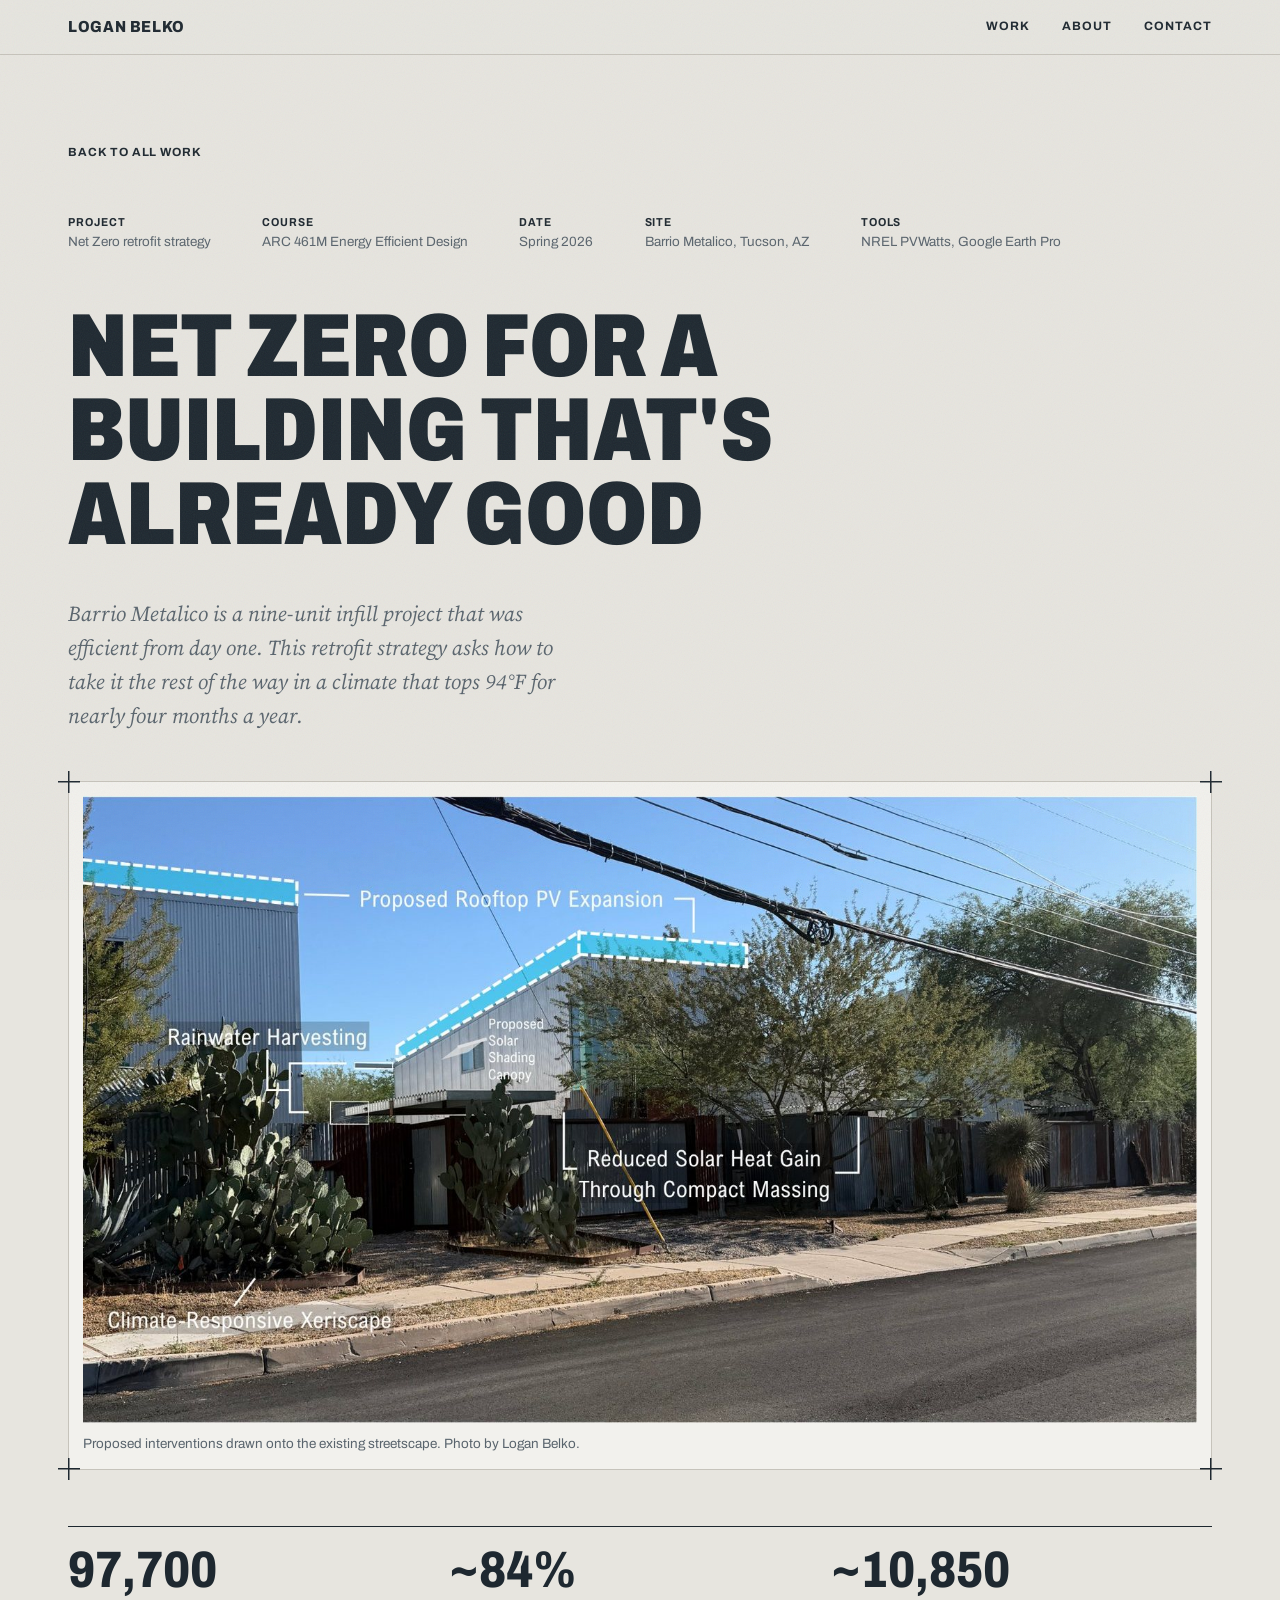
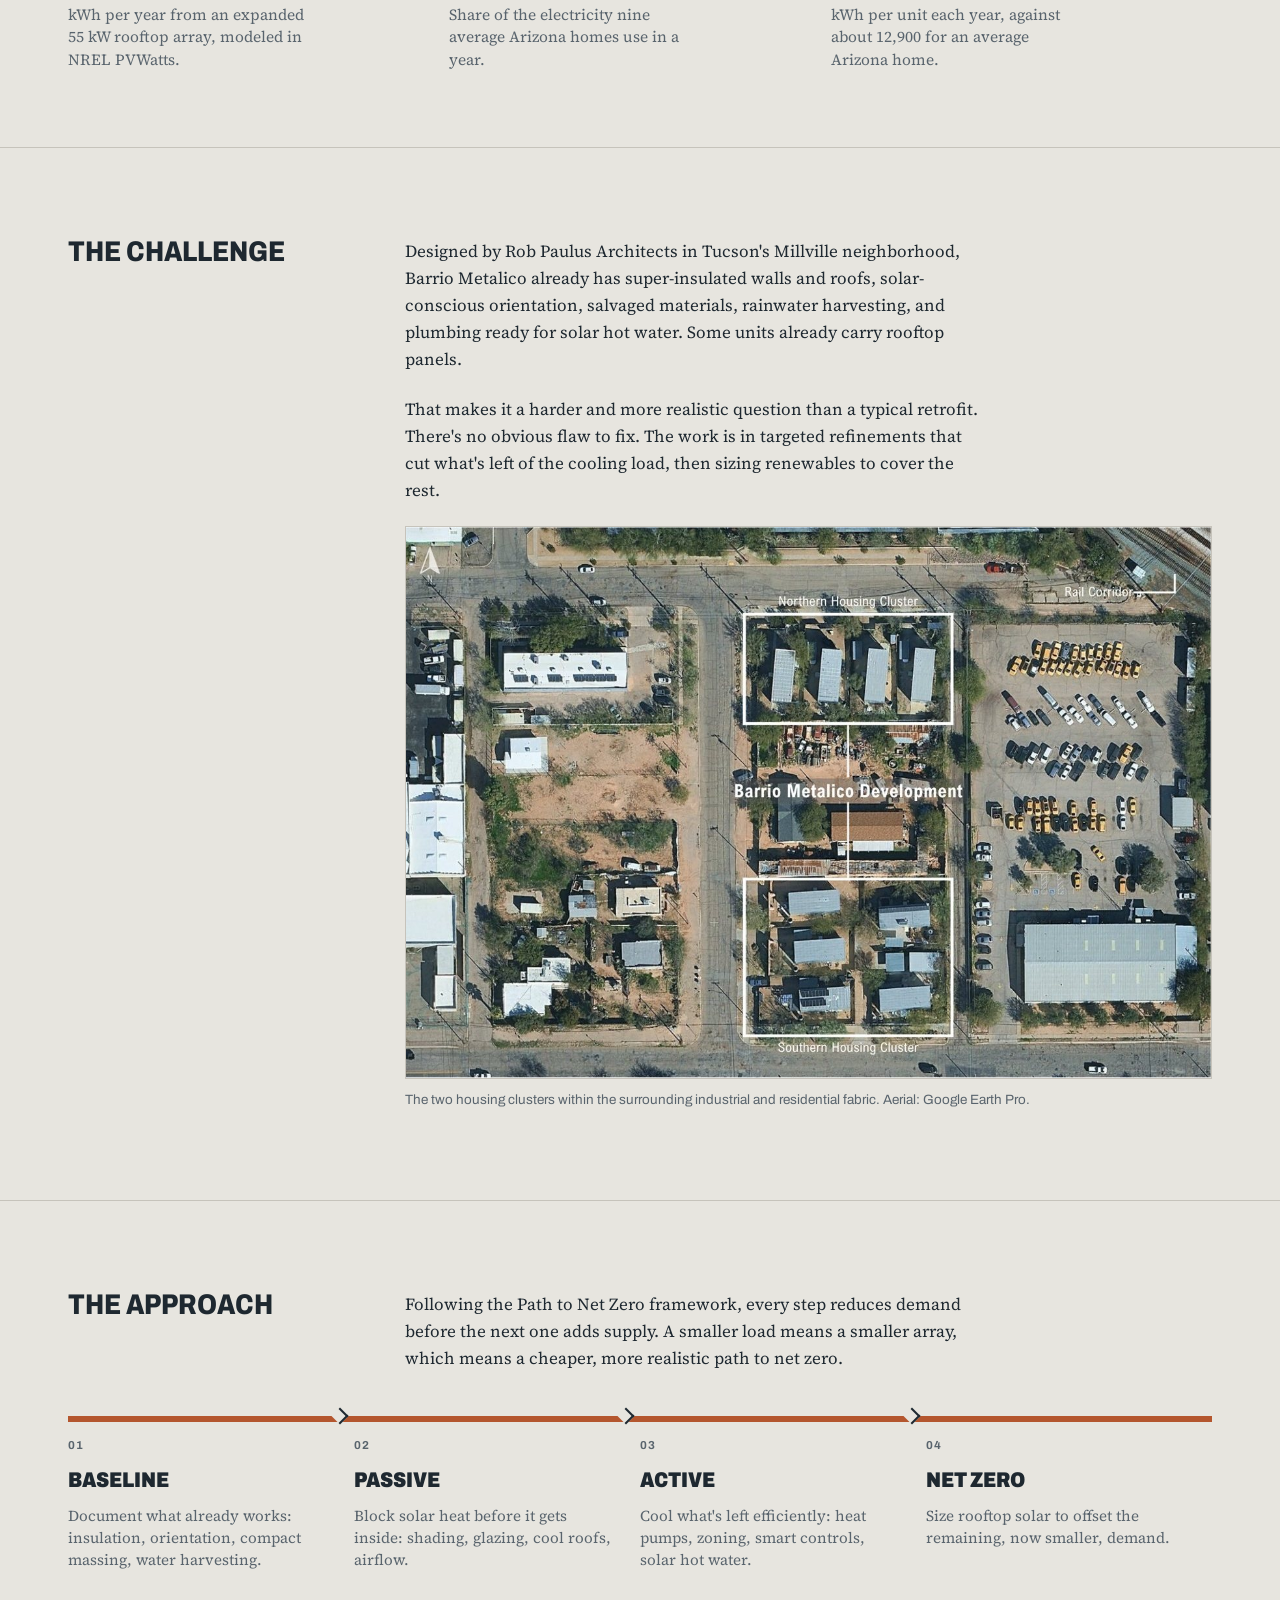
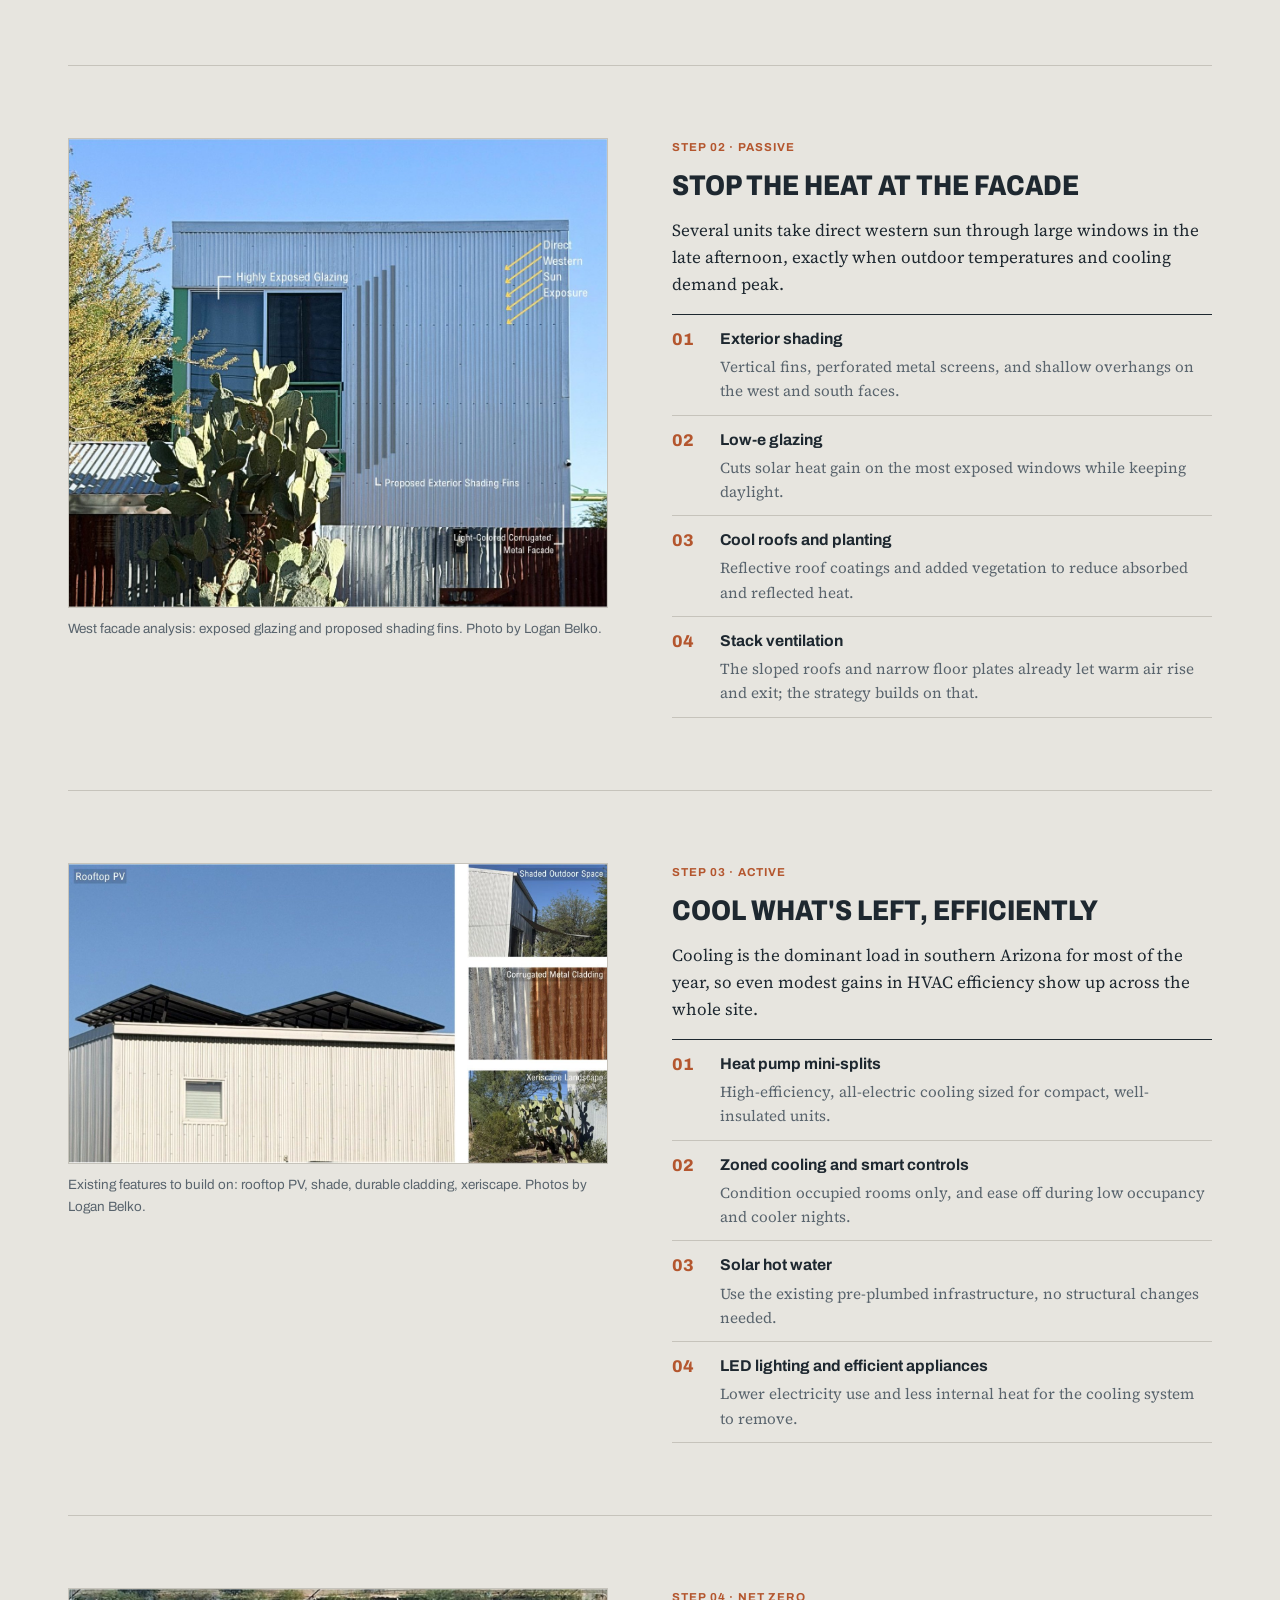
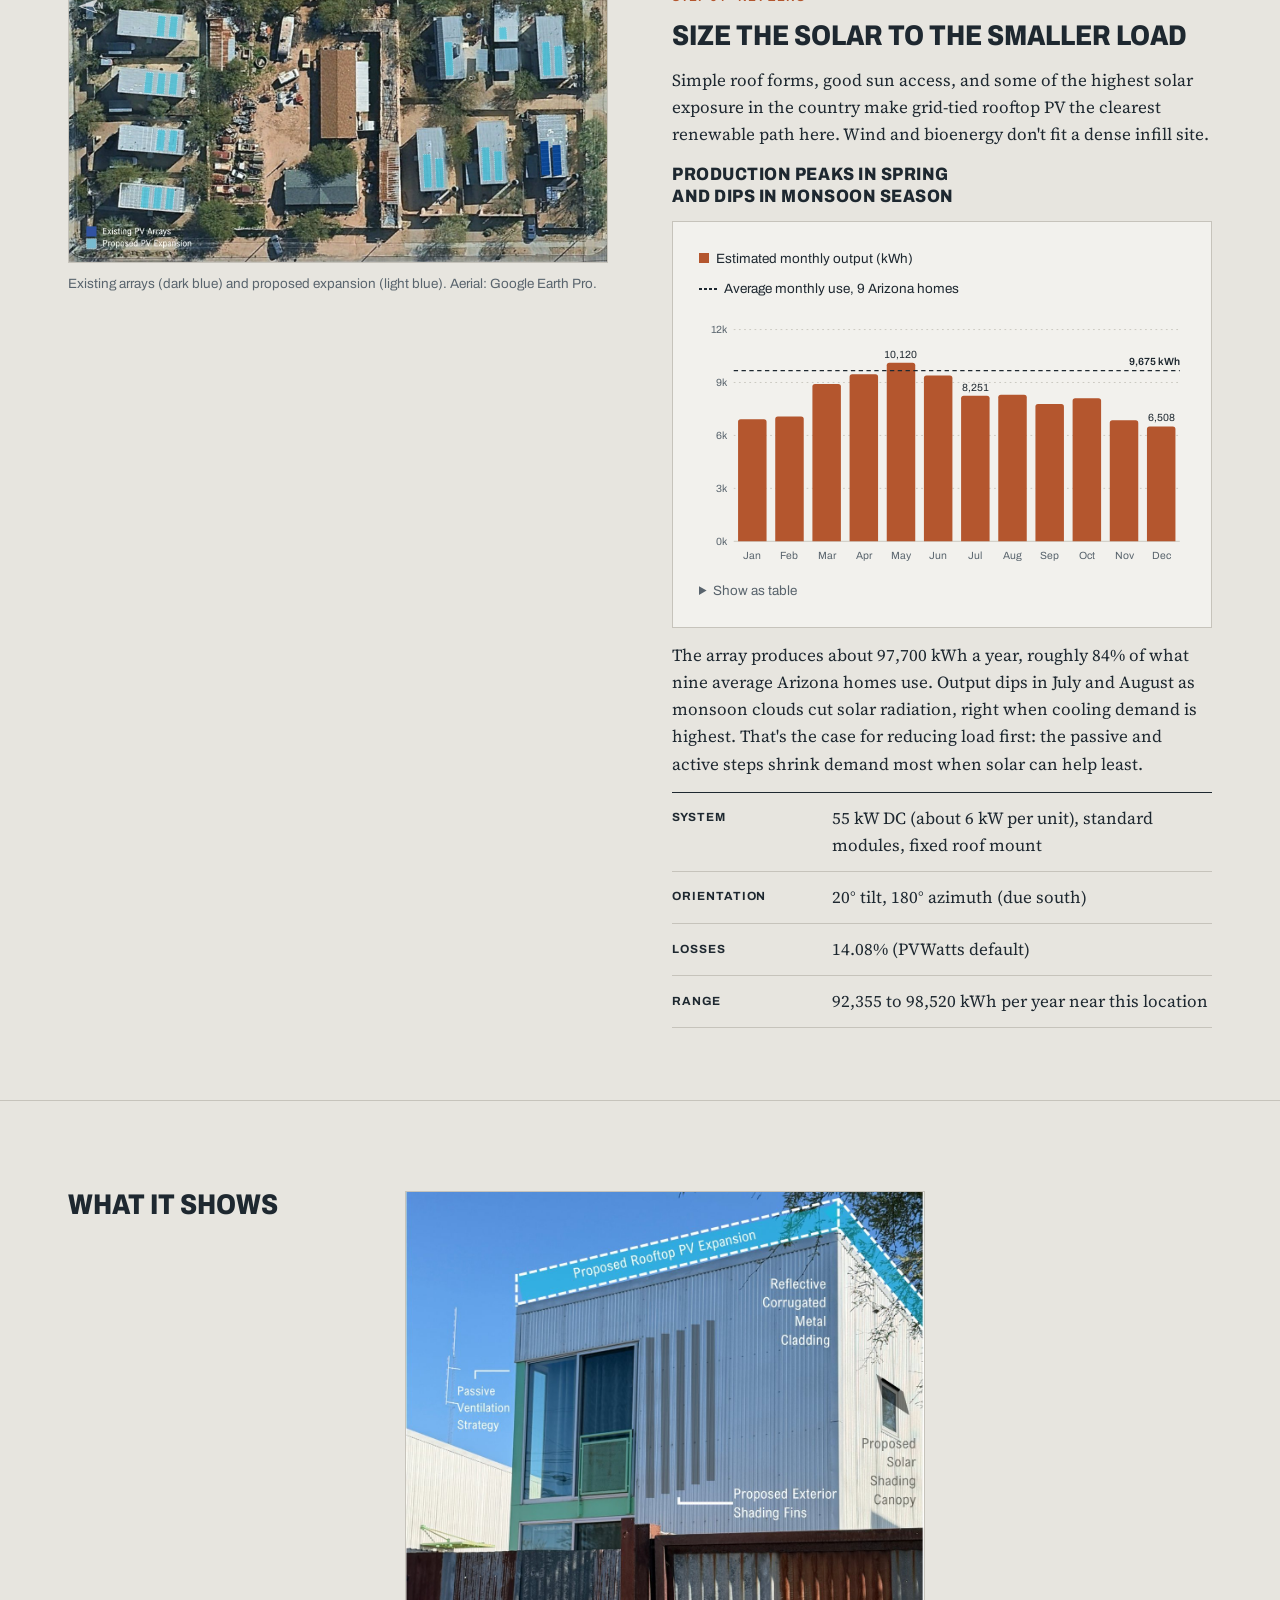
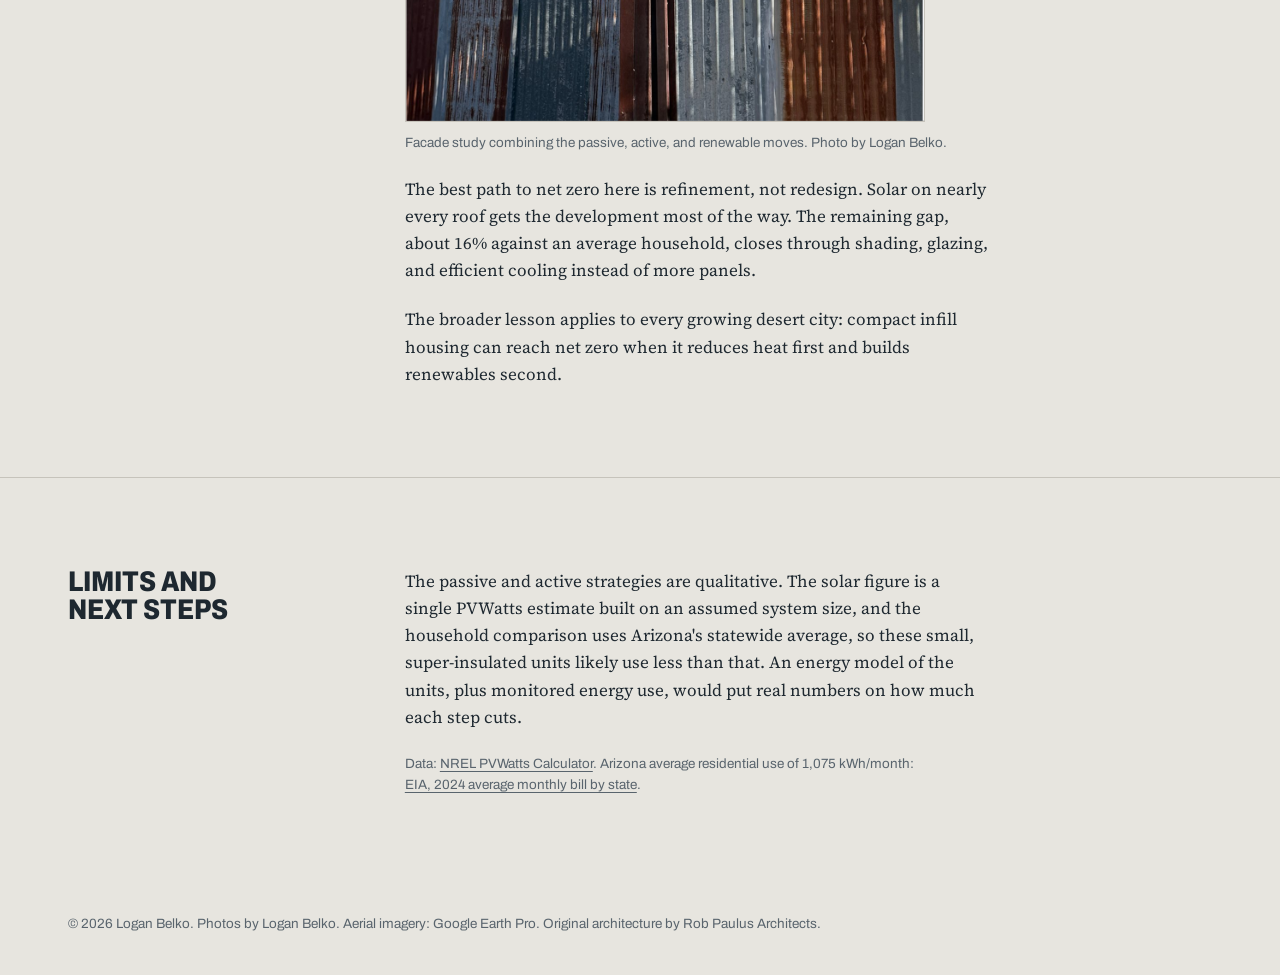
==== barrio.html @ 795f9777 "Add files via upload" ====
<!doctype html>
<html lang="en">
<head>
<meta charset="utf-8">
<meta name="viewport" content="width=device-width, initial-scale=1, viewport-fit=cover">
<title>Net Zero Retrofit: Barrio Metalico | Logan Belko</title>
<meta name="description" content="A load-reduction-first Net Zero retrofit strategy for Barrio Metalico, a nine-unit infill housing development in Tucson, by Logan Belko.">
<link rel="preconnect" href="https://fonts.googleapis.com">
<link rel="preconnect" href="https://fonts.gstatic.com" crossorigin>
<link rel="stylesheet" href="https://fonts.googleapis.com/css2?family=Archivo:wdth,wght@62..125,400..900&family=Source+Serif+4:ital,opsz,wght@0,8..60,400..600;1,8..60,400&display=swap">
<link rel="stylesheet" href="assets/site.css">
</head>
<body>

<nav class="nav" aria-label="Main">
  <div class="wrap">
    <a class="name" href="index.html">Logan Belko</a>
    <ul>
      <li><a href="work.html">Work</a></li>
      <li><a href="index.html#about">About</a></li>
      <li><a href="index.html#contact">Contact</a></li>
    </ul>
  </div>
</nav>

<main>
  <header class="wrap p-hero">
    <a class="back" href="work.html">Back to all work</a>
    <dl class="tblock">
      <div><dt>Project</dt><dd>Net Zero retrofit strategy</dd></div>
      <div><dt>Course</dt><dd>ARC 461M Energy Efficient Design</dd></div>
      <div><dt>Date</dt><dd>Spring 2026</dd></div>
      <div><dt>Site</dt><dd>Barrio Metalico, Tucson, AZ</dd></div>
      <div><dt>Tools</dt><dd>NREL PVWatts, Google Earth Pro</dd></div>
    </dl>
    <h1>Net zero for a building that's already good</h1>
    <p class="sub">Barrio Metalico is a nine-unit infill project that was efficient from day one. This retrofit strategy asks how to take it the rest of the way in a climate that tops 94°F for nearly four months a year.</p>
  </header>

  <div class="wrap">
    <figure class="poster sheet">
      <span class="reg tl"></span><span class="reg tr"></span><span class="reg bl"></span><span class="reg br"></span>
      <img src="assets/img/barrio-streetscape.jpg" width="1600" height="901" style="width:100%" alt="Annotated streetscape photo of Barrio Metalico marking proposed rooftop PV expansion, rainwater harvesting, a solar shading canopy, compact massing, and xeriscape landscaping.">
      <figcaption>Proposed interventions drawn onto the existing streetscape. Photo by Logan Belko.</figcaption>
    </figure>

    <div class="keyfigs" style="margin-top: clamp(32px, 5vw, 56px)">
      <div><b>97,700</b><span>kWh per year from an expanded 55 kW rooftop array, modeled in NREL PVWatts.</span></div>
      <div><b>~84%</b><span>Share of the electricity nine average Arizona homes use in a year.</span></div>
      <div><b>~10,850</b><span>kWh per unit each year, against about 12,900 for an average Arizona home.</span></div>
    </div>
  </div>

  <section class="p-section" aria-labelledby="ch-h" style="margin-top: clamp(40px, 6vw, 72px)">
    <div class="wrap split">
      <h2 id="ch-h">The challenge</h2>
      <div class="content">
        <p>Designed by Rob Paulus Architects in Tucson's Millville neighborhood, Barrio Metalico already has super-insulated walls and roofs, solar-conscious orientation, salvaged materials, rainwater harvesting, and plumbing ready for solar hot water. Some units already carry rooftop panels.</p>
        <p>That makes it a harder and more realistic question than a typical retrofit. There's no obvious flaw to fix. The work is in targeted refinements that cut what's left of the cooling load, then sizing renewables to cover the rest.</p>
        <figure class="fig">
          <img src="assets/img/barrio-site-aerial.jpg" width="1237" height="847" alt="Aerial view of the Barrio Metalico development's two housing clusters within the Millville neighborhood.">
          <figcaption>The two housing clusters within the surrounding industrial and residential fabric. Aerial: Google Earth Pro.</figcaption>
        </figure>
      </div>
    </div>
  </section>

  <section class="p-section" aria-labelledby="ap-h">
    <div class="wrap" style="display:grid; gap: clamp(28px, 4vw, 44px)">
      <div class="split" style="padding:0">
        <h2 id="ap-h">The approach</h2>
        <div class="content">
          <p>Following the Path to Net Zero framework, every step reduces demand before the next one adds supply. A smaller load means a smaller array, which means a cheaper, more realistic path to net zero.</p>
        </div>
      </div>
      <ol class="seq">
        <li class="on"><b>Baseline</b><span>Document what already works: insulation, orientation, compact massing, water harvesting.</span></li>
        <li class="on"><b>Passive</b><span>Block solar heat before it gets inside: shading, glazing, cool roofs, airflow.</span></li>
        <li class="on"><b>Active</b><span>Cool what's left efficiently: heat pumps, zoning, smart controls, solar hot water.</span></li>
        <li class="on"><b>Net zero</b><span>Size rooftop solar to offset the remaining, now smaller, demand.</span></li>
      </ol>
    </div>
  </section>

  <div class="wrap">
    <section class="layer lay-rust" aria-labelledby="ps-h">
      <div class="figs">
        <figure>
          <img src="assets/img/barrio-west-facade.jpg" width="1237" height="1077" alt="West facade of a Barrio Metalico unit with arrows showing direct afternoon sun on exposed glazing and proposed vertical shading fins.">
          <figcaption>West facade analysis: exposed glazing and proposed shading fins. Photo by Logan Belko.</figcaption>
        </figure>
      </div>
      <div class="n">
        <span class="idx">Step 02 · Passive</span>
        <h2 id="ps-h">Stop the heat at the facade</h2>
        <p>Several units take direct western sun through large windows in the late afternoon, exactly when outdoor temperatures and cooling demand peak.</p>
        <ol class="steps" style="--c: var(--rust)">
          <li><b>Exterior shading</b><span>Vertical fins, perforated metal screens, and shallow overhangs on the west and south faces.</span></li>
          <li><b>Low-e glazing</b><span>Cuts solar heat gain on the most exposed windows while keeping daylight.</span></li>
          <li><b>Cool roofs and planting</b><span>Reflective roof coatings and added vegetation to reduce absorbed and reflected heat.</span></li>
          <li><b>Stack ventilation</b><span>The sloped roofs and narrow floor plates already let warm air rise and exit; the strategy builds on that.</span></li>
        </ol>
      </div>
    </section>

    <section class="layer lay-rust" aria-labelledby="ac-h">
      <div class="figs">
        <figure>
          <img src="assets/img/barrio-features.jpg" width="1600" height="890" alt="Existing rooftop solar panels on a Barrio Metalico unit, with detail photos of a shaded outdoor space, corrugated metal cladding, and xeriscape landscaping.">
          <figcaption>Existing features to build on: rooftop PV, shade, durable cladding, xeriscape. Photos by Logan Belko.</figcaption>
        </figure>
      </div>
      <div class="n">
        <span class="idx">Step 03 · Active</span>
        <h2 id="ac-h">Cool what's left, efficiently</h2>
        <p>Cooling is the dominant load in southern Arizona for most of the year, so even modest gains in HVAC efficiency show up across the whole site.</p>
        <ol class="steps" style="--c: var(--rust)">
          <li><b>Heat pump mini-splits</b><span>High-efficiency, all-electric cooling sized for compact, well-insulated units.</span></li>
          <li><b>Zoned cooling and smart controls</b><span>Condition occupied rooms only, and ease off during low occupancy and cooler nights.</span></li>
          <li><b>Solar hot water</b><span>Use the existing pre-plumbed infrastructure, no structural changes needed.</span></li>
          <li><b>LED lighting and efficient appliances</b><span>Lower electricity use and less internal heat for the cooling system to remove.</span></li>
        </ol>
      </div>
    </section>

    <section class="layer lay-rust" aria-labelledby="nz-h">
      <div class="figs">
        <figure>
          <img src="assets/img/barrio-pv-aerial.jpg" width="1600" height="813" alt="Aerial of Barrio Metalico with existing PV arrays in dark blue and proposed PV expansion areas in light blue on nearly every roof.">
          <figcaption>Existing arrays (dark blue) and proposed expansion (light blue). Aerial: Google Earth Pro.</figcaption>
        </figure>
      </div>
      <div class="n">
        <span class="idx">Step 04 · Net zero</span>
        <h2 id="nz-h">Size the solar to the smaller load</h2>
        <p>Simple roof forms, good sun access, and some of the highest solar exposure in the country make grid-tied rooftop PV the clearest renewable path here. Wind and bioenergy don't fit a dense infill site.</p>
        <div class="finding">
          <h3>Production peaks in spring and dips in monsoon season</h3>
          <div class="chart-card">
            <div class="legend" aria-hidden="true">
              <span><i style="background: var(--rust); border-radius: 0"></i>Estimated monthly output (kWh)</span>
              <span><i style="background: transparent; border: 1.5px dashed var(--ink); border-radius: 0; height: 0; width: 18px; vertical-align: middle"></i>Average monthly use, 9 Arizona homes</span>
            </div>
            <div class="chart-wrap" id="pvchart" role="img" aria-label="Bar chart of estimated monthly PV output from 6,508 kWh in December to a peak of 10,120 kWh in May, against an average monthly use of 9,675 kWh for nine Arizona homes."></div>
            <details>
              <summary>Show as table</summary>
              <div class="tbl-wrap">
                <table class="data"><thead><tr><th>Month</th><th class="num">Solar radiation (kWh/m²/day)</th><th class="num">AC output (kWh)</th></tr></thead><tbody id="pvtable"></tbody></table>
              </div>
            </details>
          </div>
          <p>The array produces about 97,700 kWh a year, roughly 84% of what nine average Arizona homes use. Output dips in July and August as monsoon clouds cut solar radiation, right when cooling demand is highest. That's the case for reducing load first: the passive and active steps shrink demand most when solar can help least.</p>
          <dl class="spec">
            <div><dt>System</dt><dd>55 kW DC (about 6 kW per unit), standard modules, fixed roof mount</dd></div>
            <div><dt>Orientation</dt><dd>20° tilt, 180° azimuth (due south)</dd></div>
            <div><dt>Losses</dt><dd>14.08% (PVWatts default)</dd></div>
            <div><dt>Range</dt><dd>92,355 to 98,520 kWh per year near this location</dd></div>
          </dl>
        </div>
      </div>
    </section>
  </div>

  <section class="p-section" aria-labelledby="out-h">
    <div class="wrap split">
      <h2 id="out-h">What it shows</h2>
      <div class="content">
        <figure class="fig">
          <img src="assets/img/barrio-facade-study.jpg" width="1210" height="1237" style="width: min(100%, 520px)" alt="Annotated facade study marking proposed rooftop PV expansion, reflective corrugated metal cladding, a passive ventilation strategy, a solar shading canopy, and exterior shading fins.">
          <figcaption>Facade study combining the passive, active, and renewable moves. Photo by Logan Belko.</figcaption>
        </figure>
        <p>The best path to net zero here is refinement, not redesign. Solar on nearly every roof gets the development most of the way. The remaining gap, about 16% against an average household, closes through shading, glazing, and efficient cooling instead of more panels.</p>
        <p>The broader lesson applies to every growing desert city: compact infill housing can reach net zero when it reduces heat first and builds renewables second.</p>
      </div>
    </div>
  </section>

  <section class="p-section" aria-labelledby="lim-h">
    <div class="wrap split">
      <h2 id="lim-h">Limits and next steps</h2>
      <div class="content">
        <p>The passive and active strategies are qualitative. The solar figure is a single PVWatts estimate built on an assumed system size, and the household comparison uses Arizona's statewide average, so these small, super-insulated units likely use less than that. An energy model of the units, plus monitored energy use, would put real numbers on how much each step cuts.</p>
        <p class="src">Data: <a href="https://pvwatts.nrel.gov/" target="_blank" rel="noopener">NREL PVWatts Calculator</a>. Arizona average residential use of 1,075 kWh/month: <a href="https://www.eia.gov/electricity/sales_revenue_price/pdf/table_5A.pdf" target="_blank" rel="noopener">EIA, 2024 average monthly bill by state</a>.</p>
      </div>
    </div>
  </section>
</main>

<footer><div class="wrap">© 2026 Logan Belko. Photos by Logan Belko. Aerial imagery: Google Earth Pro. Original architecture by Rob Paulus Architects.</div></footer>

<script>
(function () {
  var m = [['Jan',5.15,6919],['Feb',5.88,7077],['Mar',6.90,8916],['Apr',7.69,9462],['May',8.09,10120],['Jun',8.00,9392],['Jul',6.83,8251],['Aug',6.91,8309],['Sep',6.56,7776],['Oct',6.38,8110],['Nov',5.34,6858],['Dec',4.78,6508]];
  var ref = 9675; // 1,075 kWh/month x 9 homes
  var W = 560, H = 300, L = 40, R = 6, T = 26, B = 30, max = 12000;
  var bw = (W - L - R) / m.length;
  var y = function (v) { return T + (1 - v / max) * (H - T - B); };
  var s = '<svg viewBox="0 0 ' + W + ' ' + H + '" xmlns="http://www.w3.org/2000/svg">';
  for (var t = 0; t <= max; t += 3000) {
    s += '<line class="axis" x1="' + L + '" x2="' + (W - R) + '" y1="' + y(t) + '" y2="' + y(t) + '" stroke-dasharray="' + (t ? '2 4' : '0') + '"/>';
    s += '<text class="tick" x="' + (L - 8) + '" y="' + (y(t) + 4) + '" text-anchor="end">' + (t / 1000) + 'k</text>';
  }
  m.forEach(function (r, i) {
    var x = L + i * bw + 5, w = bw - 10, top = y(r[2]);
    s += '<g><title>' + r[0] + ': ' + r[2].toLocaleString() + ' kWh</title>';
    s += '<path class="bar" d="M' + x + ',' + y(0) + ' V' + (top + 3) + ' Q' + x + ',' + top + ' ' + (x + 3) + ',' + top + ' H' + (x + w - 3) + ' Q' + (x + w) + ',' + top + ' ' + (x + w) + ',' + (top + 3) + ' V' + y(0) + ' Z"/></g>';
    s += '<text class="tick" x="' + (x + w / 2) + '" y="' + (H - 10) + '" text-anchor="middle">' + r[0] + '</text>';
    if (r[0] === 'May' || r[0] === 'Dec' || r[0] === 'Jul') s += '<text class="val" x="' + (x + w / 2) + '" y="' + (top - 6) + '" text-anchor="middle">' + r[2].toLocaleString() + '</text>';
  });
  s += '<line class="ref" x1="' + L + '" x2="' + (W - R) + '" y1="' + y(ref) + '" y2="' + y(ref) + '"/>';
  s += '<text class="reflab" x="' + (W - R) + '" y="' + (y(ref) - 6) + '" text-anchor="end">9,675 kWh</text>';
  s += '</svg>';
  document.getElementById('pvchart').innerHTML = s;
  document.getElementById('pvtable').innerHTML = m.map(function (r) {
    return '<tr><td>' + r[0] + '</td><td class="num">' + r[1].toFixed(2) + '</td><td class="num">' + r[2].toLocaleString() + '</td></tr>';
  }).join('') + '<tr><td><b>Annual</b></td><td class="num">6.54</td><td class="num"><b>97,698</b></td></tr>';
})();
</script>
</body>
</html>
---- assets/site.css ----
/* Layout concept: the site reads like a set of plan sheets. Each page has a
   title block (small labels over values), registration marks at the corners,
   generous negative space, and hatched "plots" that organize work like a site map. */
:root {
  --paper: #E7E5DF;      /* concrete */
  --surface: #F2F1ED;    /* lighter sheet */
  --ink: #1E2830;        /* slate ink */
  --muted: #59646D;
  --line: #C6C3BB;
  --rust: #B4562E;       /* oxidized corrugated metal */
  --sage: #687A56;       /* creosote / desert sage */
  --sky: #1F6CA6;        /* Tucson sky */
  --grain-opacity: .07;

  --display: "Archivo", "Helvetica Neue", Arial, sans-serif;
  --body: "Source Serif 4", Georgia, "Times New Roman", serif;

  --step--1: .84rem;
  --step-0: 1.06rem;
  --step-1: 1.33rem;
  --step-2: 1.78rem;
  --step-3: clamp(2rem, 4.4vw, 3.2rem);
  --step-4: clamp(2.6rem, 7vw, 5.6rem);

  --gutter: clamp(16px, 4vw, 48px);
  --max: 1240px;
  color-scheme: light;
}
@media (prefers-color-scheme: dark) {
  :root:not([data-theme="light"]) {
    --paper: #1C232A; --surface: #232C34; --ink: #E6E3DC; --muted: #A3ACB4;
    --line: #38434D; --rust: #D0703F; --sage: #9DB088; --sky: #5A9AD0;
    --grain-opacity: .05; color-scheme: dark;
  }
}
:root[data-theme="dark"] {
  --paper: #1C232A; --surface: #232C34; --ink: #E6E3DC; --muted: #A3ACB4;
  --line: #38434D; --rust: #D0703F; --sage: #9DB088; --sky: #5A9AD0;
  --grain-opacity: .05; color-scheme: dark;
}

*, *::before, *::after { box-sizing: border-box; }
html { scroll-behavior: smooth; }
@media (prefers-reduced-motion: reduce) { html { scroll-behavior: auto; } }
body {
  margin: 0;
  background: var(--paper);
  color: var(--ink);
  font-family: var(--body);
  font-size: var(--step-0);
  line-height: 1.6;
  -webkit-font-smoothing: antialiased;
}
/* paper grain */
body::before {
  content: ""; position: fixed; inset: 0; pointer-events: none; z-index: 50;
  opacity: var(--grain-opacity);
  background-image: url("data:image/svg+xml;utf8,<svg xmlns='http://www.w3.org/2000/svg' width='180' height='180'><filter id='n'><feTurbulence type='fractalNoise' baseFrequency='.9' numOctaves='2' stitchTiles='stitch'/></filter><rect width='100%' height='100%' filter='url(%23n)'/></svg>");
}
img { max-width: 100%; display: block; height: auto; }
a { color: inherit; text-decoration-thickness: 1px; text-underline-offset: .2em; }
a:hover { color: var(--rust); }
:focus-visible { outline: 2px solid var(--sky); outline-offset: 3px; }
.vh { position: absolute !important; width: 1px; height: 1px; overflow: hidden; clip: rect(0 0 0 0); white-space: nowrap; }

.wrap { max-width: var(--max); margin-inline: auto; padding-inline: var(--gutter); }
section { padding-block: clamp(56px, 9vw, 120px); }

/* ---------- type ---------- */
h1, h2, h3 { font-family: var(--display); line-height: 1; margin: 0; text-wrap: balance; text-transform: uppercase; letter-spacing: 0; }
h2 { font-size: var(--step-3); font-weight: 800; font-stretch: 85%; }
h3 { font-size: 1.12rem; font-weight: 800; font-stretch: 88%; line-height: 1.2; letter-spacing: .03em; }
p { margin: 0; max-width: 65ch; }
.lede { font-size: var(--step-1); line-height: 1.5; max-width: 34ch; }
.small { font-size: var(--step--1); color: var(--muted); }

/* title block: small label over value, like a drawing sheet */
.tblock { display: flex; flex-wrap: wrap; gap: 14px clamp(20px, 4vw, 56px); font-family: var(--display); font-size: var(--step--1); line-height: 1.35; }
.tblock div { min-width: 0; }
.tblock dt, .tblock .k { font-weight: 700; font-stretch: 90%; text-transform: uppercase; letter-spacing: .08em; font-size: .72rem; margin-bottom: 2px; }
.tblock dd, .tblock .v { margin: 0; color: var(--muted); }

/* registration marks */
.sheet { position: relative; }
.reg { position: absolute; width: 22px; height: 22px; pointer-events: none;
  background:
    linear-gradient(var(--ink), var(--ink)) center / 100% 1.5px no-repeat,
    linear-gradient(var(--ink), var(--ink)) center / 1.5px 100% no-repeat; }
.reg.tl { top: -11px; left: -11px; } .reg.tr { top: -11px; right: -11px; }
.reg.bl { bottom: -11px; left: -11px; } .reg.br { bottom: -11px; right: -11px; }

/* ---------- nav ---------- */
.nav { position: sticky; top: env(safe-area-inset-top, 0px); z-index: 20; background: color-mix(in srgb, var(--paper) 92%, transparent); backdrop-filter: blur(6px); border-bottom: 1px solid var(--line); }
.nav .wrap { display: flex; align-items: center; justify-content: space-between; gap: 16px; padding-block: 14px; font-family: var(--display); }
.nav .name { font-weight: 800; font-stretch: 88%; text-decoration: none; font-size: 1rem; text-transform: uppercase; letter-spacing: .04em; }
.nav ul { display: flex; gap: clamp(14px, 3vw, 32px); list-style: none; margin: 0; padding: 0; font-size: .76rem; font-weight: 700; text-transform: uppercase; letter-spacing: .08em; }
.nav ul a { text-decoration: none; }

/* ---------- buttons ---------- */
.actions { display: flex; flex-wrap: wrap; gap: 12px; }
.btn { display: inline-block; font-family: var(--display); font-weight: 700; font-stretch: 92%; font-size: .8rem; text-transform: uppercase; letter-spacing: .08em; padding: 12px 20px; text-decoration: none; border: 1.5px solid var(--ink); background: var(--ink); color: var(--paper); }
.btn:hover { background: var(--rust); border-color: var(--rust); color: var(--paper); }
.btn.ghost { background: transparent; color: var(--ink); }
.btn.ghost:hover { border-color: var(--rust); color: var(--rust); background: transparent; }

/* ---------- hero (home) ---------- */
.hero { padding-block: clamp(32px, 6vw, 72px) clamp(40px, 6vw, 80px); }
.hero .tblock { margin-bottom: clamp(16px, 3vw, 28px); }
.stage { margin: 0; position: relative; width: 100%; }
.hero-svg { display: block; width: 100%; height: auto; }
.hero-svg .paper { fill: var(--paper); }
.hero-svg text { font-family: var(--display); font-weight: 900; font-stretch: 100%; }
.stage .reg { z-index: 2; }
.stage figcaption { position: absolute; right: 12px; bottom: 10px; font-family: var(--display); font-size: .74rem; color: #fff; text-shadow: 0 1px 3px rgba(0,0,0,.6); }
.hero-foot { display: grid; grid-template-columns: minmax(0, 1.3fr) minmax(0, 1fr); gap: 28px clamp(24px, 5vw, 72px); align-items: end; margin-top: clamp(28px, 4vw, 48px); }
@media (max-width: 760px) { .hero-foot { grid-template-columns: 1fr; } }

/* ---------- featured ---------- */
.featured .grid { display: grid; grid-template-columns: minmax(0, 1.45fr) minmax(0, 1fr); gap: clamp(28px, 5vw, 64px); align-items: start; }
.featured figure { margin: 0; border: 1px solid var(--line); background: var(--surface); padding: 10px; }
.featured .copy { display: grid; gap: 22px; }
.stats { display: grid; gap: 0; border-top: 1.5px solid var(--ink); }
.stat { display: grid; grid-template-columns: 8.6rem minmax(0, 1fr); gap: 16px; align-items: baseline; padding-block: 12px; border-bottom: 1px solid var(--line); }
.stat b { font-family: var(--display); font-size: var(--step-2); font-weight: 800; font-stretch: 85%; font-variant-numeric: tabular-nums; line-height: 1; white-space: nowrap; }
.stat span { font-size: .95rem; color: var(--muted); line-height: 1.4; }
@media (max-width: 860px) { .featured .grid { grid-template-columns: 1fr; } }

/* ---------- work areas as hatched plots ---------- */
.areas .head { display: grid; gap: 14px; margin-bottom: clamp(36px, 5vw, 56px); }
.plots { display: grid; grid-template-columns: repeat(12, minmax(0, 1fr)); gap: 28px 22px; }
.plot { --c: var(--rust); position: relative; padding: 42px 9px 9px;
  background: repeating-linear-gradient(135deg, color-mix(in srgb, var(--c) 55%, transparent) 0 1.5px, transparent 1.5px 9px); }
.plot.sust { --c: var(--rust); grid-column: 1 / 8; grid-row: 1 / 3; }
.plot.env  { --c: var(--sage); grid-column: 8 / 13; grid-row: 1; }
.plot.gis  { --c: var(--sky);  grid-column: 8 / 13; grid-row: 2; }
/* the notch: a section of linework removed, holding the area name */
.plot .tag { position: absolute; top: 0; left: 22px; height: 42px; display: flex; align-items: center; padding-inline: 12px;
  background: var(--paper); color: var(--c); font-family: var(--display); font-weight: 800; font-stretch: 85%;
  font-size: .95rem; letter-spacing: .14em; text-transform: uppercase; }
.plot .body { background: var(--paper); display: grid; grid-template-rows: auto 1fr; min-width: 0; height: 100%; }
.plot .body img { width: 100%; object-fit: cover; aspect-ratio: 16 / 9; }
.plot.sust .body { grid-template-rows: minmax(0, 1fr) auto; }
.plot.sust .body img { aspect-ratio: auto; height: 100%; min-height: 300px; }
.plot .text { padding: 22px 22px 24px; display: grid; gap: 14px; align-content: start; }
.plot .desc { color: var(--muted); font-size: .98rem; }
.plot ul { list-style: none; margin: 0; padding: 0; display: grid; border-top: 1px solid var(--line); }
.plot li { display: flex; flex-wrap: wrap; justify-content: space-between; gap: 4px 16px; padding-block: 11px; border-bottom: 1px solid var(--line); font-family: var(--display); font-size: .95rem; font-weight: 600; }
.plot li .status { font-weight: 600; color: var(--muted); font-size: .7rem; text-transform: uppercase; letter-spacing: .08em; align-self: center; }
.plot li a { color: var(--c); }
@media (max-width: 860px) {
  .plot.sust, .plot.env, .plot.gis { grid-column: 1 / -1; grid-row: auto; }
  .plot.sust .body img { aspect-ratio: 4 / 3; height: auto; min-height: 0; }
}

/* ---------- about: staircase composition ----------
   A tall photo runs off the left edge of the page; the text sits small and low
   in a wide field of empty space, like the lone figure on the stairs. */
.about { padding-block: clamp(64px, 10vw, 140px); overflow: hidden; }
.about .grid { display: grid; grid-template-columns: minmax(0, 34vw) minmax(0, 1fr); min-height: clamp(560px, 88vh, 880px); }
.about figure { margin: 0; height: 100%; position: relative; }
.about img { width: 100%; height: 100%; object-fit: cover; object-position: center 40%; }
.about .copy { align-self: end; justify-self: end; display: grid; gap: 18px; box-sizing: content-box; max-width: 44ch;
  padding-inline: clamp(32px, 6vw, 96px) max(var(--gutter), calc((100vw - var(--max)) / 2 + var(--gutter))); padding-bottom: 6px; }
.about .copy h2 { font-size: var(--step-2); }
.about .copy p { font-size: .98rem; }
.about .mark { position: absolute; top: 0; right: max(var(--gutter), calc((100vw - var(--max)) / 2 + var(--gutter))); font-family: var(--display); font-size: .72rem; font-weight: 700; letter-spacing: .08em; text-transform: uppercase; color: var(--muted); }
@media (max-width: 760px) {
  .about .grid { grid-template-columns: 1fr; min-height: 0; gap: 32px; }
  .about figure { height: auto; margin-right: 30%; }
  .about img { aspect-ratio: 3 / 4; height: auto; }
  .about .copy { justify-self: stretch; padding-inline: var(--gutter); box-sizing: border-box; max-width: none; }
  .about .mark { display: none; }
}

/* ---------- contact ---------- */
.contact { border-top: 1.5px solid var(--ink); }
.contact .grid { display: grid; grid-template-columns: minmax(0, 1fr) minmax(0, 1fr); gap: 32px clamp(24px, 6vw, 96px); }
.contact dl { margin: 0; display: grid; gap: 0; border-top: 1px solid var(--line); font-family: var(--display); }
.contact dl div { display: grid; grid-template-columns: 7rem minmax(0, 1fr); gap: 12px; padding-block: 14px; border-bottom: 1px solid var(--line); align-items: baseline; }
.contact dt { font-weight: 700; font-size: .72rem; text-transform: uppercase; letter-spacing: .08em; }
.contact dd { margin: 0; overflow-wrap: anywhere; display: flex; flex-wrap: wrap; gap: 8px 14px; align-items: baseline; }
.copy-btn { font: inherit; font-size: var(--step--1); background: none; border: 1px solid var(--line); color: var(--muted); padding: 2px 10px; cursor: pointer; }
.copy-btn:hover { border-color: var(--ink); color: var(--ink); }
@media (max-width: 760px) { .contact .grid { grid-template-columns: 1fr; } }
footer { padding-block: 28px 40px; font-family: var(--display); font-size: var(--step--1); color: var(--muted); }

/* ---------- project page ---------- */
.p-hero { padding-block: clamp(40px, 7vw, 88px) clamp(28px, 4vw, 48px); display: grid; gap: clamp(24px, 4vw, 40px); }
.p-hero h1 { font-size: var(--step-4); font-weight: 900; font-stretch: 80%; line-height: .94; max-width: 16ch; }
.p-hero .sub { font-size: var(--step-1); font-style: italic; color: var(--muted); max-width: 46ch; }
.back { font-family: var(--display); font-size: .74rem; font-weight: 700; text-decoration: none; text-transform: uppercase; letter-spacing: .08em; }
.poster { margin: 0; border: 1px solid var(--line); background: var(--surface); padding: clamp(6px, 1.2vw, 14px); }
.poster figcaption, .fig figcaption { font-family: var(--display); font-size: var(--step--1); color: var(--muted); margin-top: 10px; }
.keyfigs { display: grid; grid-template-columns: repeat(3, minmax(0, 1fr)); border-top: 1.5px solid var(--ink); }
.keyfigs div { padding: 18px 20px 4px 0; display: grid; gap: 8px; align-content: start; }
.keyfigs b { font-family: var(--display); font-size: var(--step-3); font-weight: 800; font-stretch: 82%; line-height: 1; font-variant-numeric: tabular-nums; }
.keyfigs span { color: var(--muted); font-size: .97rem; line-height: 1.45; max-width: 30ch; }
@media (max-width: 700px) { .keyfigs { grid-template-columns: 1fr; } .keyfigs div { border-bottom: 1px solid var(--line); padding-bottom: 16px; } }

.split { display: grid; grid-template-columns: minmax(0, 260px) minmax(0, 1fr); gap: 20px clamp(28px, 6vw, 88px); align-items: start; }
.split > h2 { font-size: var(--step-2); position: sticky; top: 80px; }
.split .content { display: grid; gap: 22px; min-width: 0; }
@media (max-width: 820px) { .split { grid-template-columns: 1fr; } .split > h2 { position: static; } }
.p-section { padding-block: clamp(44px, 7vw, 96px); border-top: 1px solid var(--line); }

.spec { margin: 0; display: grid; border-top: 1.5px solid var(--ink); }
.spec div { display: grid; grid-template-columns: 9rem minmax(0, 1fr); gap: 16px; padding-block: 12px; border-bottom: 1px solid var(--line); }
.spec dt { font-family: var(--display); font-weight: 700; font-size: .74rem; text-transform: uppercase; letter-spacing: .08em; padding-top: .3em; }
.spec dd { margin: 0; }
@media (max-width: 520px) { .spec div { grid-template-columns: 1fr; gap: 2px; } }

.finding { display: grid; gap: 14px; min-width: 0; }
.finding > *, .split .content > * { min-width: 0; }
.finding + .finding { margin-top: clamp(28px, 4vw, 44px); }
.chart-card { background: var(--surface); border: 1px solid var(--line); padding: clamp(14px, 2.5vw, 26px); }
.legend { display: flex; flex-wrap: wrap; gap: 8px 22px; font-family: var(--display); font-size: var(--step--1); margin-bottom: 8px; }
.legend i { display: inline-block; width: 10px; height: 10px; border-radius: 50%; margin-right: 7px; vertical-align: 0; }
.chart-wrap { overflow-x: auto; }
.chart-wrap svg { display: block; width: 100%; min-width: 520px; height: auto; font-family: var(--display); }
.chart-wrap svg .axis { stroke: var(--line); }
.chart-wrap svg .tick { fill: var(--muted); font-size: 12px; }
.chart-wrap svg .rowlab { fill: var(--ink); font-size: 13px; font-weight: 600; }
.chart-wrap svg .val { fill: var(--ink); font-size: 12px; font-variant-numeric: tabular-nums; }
.chart-wrap svg .link { stroke: var(--line); stroke-width: 3; stroke-linecap: round; }
.chart-wrap svg .d-use { fill: var(--sky); stroke: var(--surface); stroke-width: 2; }
.chart-wrap svg .d-no { fill: var(--rust); stroke: var(--surface); stroke-width: 2; }
.chart-wrap svg .hit:hover + g circle, .chart-wrap svg g.row:hover circle { r: 8; }

details { font-family: var(--display); font-size: var(--step--1); margin-top: 12px; }
details summary { cursor: pointer; color: var(--muted); }
.data { width: 100%; border-collapse: collapse; font-family: var(--display); font-size: .92rem; font-variant-numeric: tabular-nums; }
.data th, .data td { text-align: left; padding: 9px 10px 9px 0; border-bottom: 1px solid var(--line); }
.data thead th { font-weight: 700; border-bottom: 1.5px solid var(--ink); font-size: .72rem; text-transform: uppercase; letter-spacing: .06em; }
.data td.num { text-align: right; padding-right: 0; }
.tbl-wrap { overflow-x: auto; }
.barcell { display: grid; grid-template-columns: minmax(0, 1fr) 3.4rem; align-items: center; gap: 8px; min-width: 110px; }
.barcell i { display: block; height: 8px; background: var(--sky); border-radius: 0 4px 4px 0; }
.barcell span { text-align: right; }

.hbars { display: grid; gap: 10px; font-family: var(--display); font-size: .95rem; }
.hbars div { display: grid; grid-template-columns: 11rem minmax(0, 1fr) 3.4rem; gap: 12px; align-items: center; }
.hbars i { display: block; height: 14px; background: var(--rust); border-radius: 0 4px 4px 0; }
.hbars span { text-align: right; font-variant-numeric: tabular-nums; }
@media (max-width: 520px) { .hbars div { grid-template-columns: 8rem minmax(0, 1fr) 3rem; font-size: .88rem; } }

.plans { display: grid; grid-template-columns: repeat(2, minmax(0, 1fr)); gap: 20px; }
.fig { margin: 0; }
.fig img { border: 1px solid var(--line); background: #fff; }
@media (max-width: 700px) { .plans { grid-template-columns: 1fr; } }

.bul { margin: 0; padding: 0; list-style: none; display: grid; border-top: 1.5px solid var(--ink); }
.bul li { padding: 12px 0; border-bottom: 1px solid var(--line); max-width: 65ch; }
.links-row { display: flex; flex-wrap: wrap; gap: 12px; }

/* ---------- work index page ---------- */
.w-area { padding-block: clamp(28px, 4vw, 48px); }
.w-band { --c: var(--rust); position: relative; height: 42px; margin-bottom: 8px;
  background: repeating-linear-gradient(135deg, color-mix(in srgb, var(--c) 55%, transparent) 0 1.5px, transparent 1.5px 9px); }
.w-band.env { --c: var(--sage); } .w-band.gis { --c: var(--sky); }
.w-band h2 { position: absolute; top: 0; left: 22px; height: 42px; display: flex; align-items: center; padding-inline: 12px;
  background: var(--paper); color: var(--c); font-size: .95rem; font-weight: 800; font-stretch: 85%; letter-spacing: .14em; }
.w-list { list-style: none; margin: 0; padding: 0; }
.w-item { display: grid; grid-template-columns: 200px minmax(0, 1fr) auto; gap: 16px clamp(18px, 3vw, 36px); align-items: center;
  padding-block: 18px; border-bottom: 1px solid var(--line); }
.w-item img { width: 200px; aspect-ratio: 4 / 3; object-fit: cover; border: 1px solid var(--line); }
.w-item .t { display: grid; gap: 6px; min-width: 0; }
.w-item h3 { text-transform: none; letter-spacing: 0; font-size: var(--step-1); font-stretch: 90%; }
.w-item h3 a { text-decoration: none; }
.w-item h3 a:hover { color: var(--rust); }
.w-item .meta { font-family: var(--display); font-size: .74rem; font-weight: 600; text-transform: uppercase; letter-spacing: .08em; color: var(--muted); }
.w-item p { color: var(--muted); font-size: .98rem; }
.w-item .status { font-family: var(--display); font-size: .7rem; font-weight: 700; text-transform: uppercase; letter-spacing: .08em; color: var(--muted); white-space: nowrap; }
@media (max-width: 700px) {
  .w-item { grid-template-columns: 1fr; }
  .w-item img { width: 100%; aspect-ratio: 16 / 9; }
}
@media (max-width: 600px) { .stage figcaption { position: static; color: var(--muted); text-shadow: none; margin-top: 8px; font-size: .72rem; } }

/* ---------- placeholders (content still to come) ---------- */
.ph { border: 1.5px dashed var(--line); padding: 18px; display: grid; gap: 6px; align-content: center; justify-items: start;
  background: repeating-linear-gradient(135deg, color-mix(in srgb, var(--muted) 10%, transparent) 0 1px, transparent 1px 10px);
  font-family: var(--display); color: var(--muted); }
.ph b { font-size: .72rem; font-weight: 700; letter-spacing: .1em; text-transform: uppercase; color: var(--ink); }
.ph span { font-size: .9rem; max-width: 44ch; }
.ph.tall { aspect-ratio: 4 / 5; }
.ph.wide { aspect-ratio: 16 / 9; }

/* ---------- map + narrative split (GIS) ---------- */
.layer { display: grid; grid-template-columns: minmax(0, 1fr) minmax(0, 1fr); gap: 24px clamp(28px, 5vw, 72px); align-items: start;
  padding-block: clamp(36px, 6vw, 72px); border-top: 1px solid var(--line); }
.layer figure { margin: 0; position: sticky; top: 84px; }
.layer figure img { width: 100%; border: 1px solid var(--line); background: #fff; }
.layer figure figcaption { font-family: var(--display); font-size: var(--step--1); color: var(--muted); margin-top: 10px; }
.layer .n { display: grid; gap: 16px; min-width: 0; }
.layer .idx { font-family: var(--display); font-size: .72rem; font-weight: 700; letter-spacing: .1em; text-transform: uppercase; color: var(--sky); }
.layer h2 { font-size: var(--step-2); }
.layer .reads { margin: 0; display: grid; border-top: 1.5px solid var(--ink); }
.layer .reads div { display: grid; grid-template-columns: 8.5rem minmax(0, 1fr); gap: 14px; padding-block: 11px; border-bottom: 1px solid var(--line); }
.layer .reads dt { font-family: var(--display); font-size: .72rem; font-weight: 700; letter-spacing: .08em; text-transform: uppercase; padding-top: .3em; }
.layer .reads dd { margin: 0; }
@media (max-width: 820px) { .layer { grid-template-columns: 1fr; } .layer figure { position: static; } }

.verdict { background: var(--ink); color: var(--paper); padding-block: clamp(56px, 9vw, 120px); }
.verdict .wrap { display: grid; gap: clamp(24px, 4vw, 40px); }
.verdict h2 { font-size: var(--step-4); font-weight: 900; font-stretch: 80%; line-height: .95; max-width: 16ch; }
.verdict p { font-size: var(--step-1); line-height: 1.5; max-width: 52ch; }
.verdict .acts { list-style: none; margin: 0; padding: 0; display: grid; grid-template-columns: repeat(auto-fit, minmax(min(100%, 240px), 1fr)); gap: 0; border-top: 1.5px solid var(--paper); }
.verdict .acts li { padding: 18px 20px 18px 0; display: grid; gap: 8px; align-content: start; border-bottom: 1px solid color-mix(in srgb, var(--paper) 30%, transparent); }
.verdict .acts b { font-family: var(--display); font-size: .95rem; font-weight: 800; text-transform: uppercase; letter-spacing: .04em; }
.verdict .acts span { font-size: .97rem; color: color-mix(in srgb, var(--paper) 78%, transparent); }

/* ---------- three-part intervention grid (Rincon) ---------- */
.thesis { font-family: var(--display); font-weight: 900; font-stretch: 78%; text-transform: uppercase; line-height: .9;
  font-size: clamp(3rem, 11vw, 9rem); display: grid; margin: 0; }
.thesis span:nth-child(1) { color: var(--rust); } .thesis span:nth-child(2) { color: var(--sage); } .thesis span:nth-child(3) { color: var(--sky); }
.tiers { display: grid; grid-template-columns: repeat(3, minmax(0, 1fr)); gap: 22px; }
.tier { --c: var(--rust); display: grid; grid-template-rows: auto auto auto 1fr; gap: 14px; align-content: start; padding-top: 14px; border-top: 6px solid var(--c); min-width: 0; }
.tier.t2 { --c: var(--sage); } .tier.t3 { --c: var(--sky); }
.tier .sec { font-family: var(--display); font-size: .72rem; font-weight: 700; letter-spacing: .12em; text-transform: uppercase; color: var(--c); }
.tier h3 { font-size: var(--step-2); font-weight: 900; font-stretch: 80%; letter-spacing: 0; }
.tier p { color: var(--muted); font-size: .98rem; }
.tier ol { list-style: none; margin: 0; padding: 0; display: grid; border-top: 1px solid var(--line); counter-reset: p; }
.tier li { counter-increment: p; display: grid; grid-template-columns: 2.2rem minmax(0, 1fr); gap: 8px; padding-block: 10px; border-bottom: 1px solid var(--line); font-family: var(--display); font-size: .92rem; }
.tier li::before { content: counter(p, decimal-leading-zero); color: var(--c); font-weight: 700; }
.tier li.todo { color: var(--muted); font-style: italic; }
@media (max-width: 900px) { .tiers { grid-template-columns: 1fr; gap: 36px; } }
.chips { display: flex; flex-wrap: wrap; gap: 8px; list-style: none; margin: 0; padding: 0; }
.chips li { font-family: var(--display); font-size: .82rem; padding: 5px 10px; border: 1px solid var(--line); }

/* ---------- about: working philosophy ---------- */
.about .ethos { display: grid; gap: 0; border-top: 1.5px solid var(--ink); margin-top: 6px; }
.about .ethos div { display: grid; gap: 4px; padding-block: 12px; border-bottom: 1px solid var(--line); }
.about .ethos b { font-family: var(--display); font-size: .78rem; font-weight: 800; letter-spacing: .1em; text-transform: uppercase; }
.about .ethos span { font-size: .95rem; color: var(--muted); }

/* ---------- Rincon: aerial timeline, tier sections, partners, quote ---------- */
.timeline-wrap { overflow-x: auto; }
.timeline { display: grid; grid-template-columns: repeat(5, minmax(150px, 1fr)); gap: 12px; min-width: 760px; list-style: none; margin: 0; padding: 0; }
.timeline li { display: grid; gap: 8px; align-content: start; }
.timeline img { width: 100%; aspect-ratio: 16 / 10; object-fit: cover; border: 1px solid var(--line); }
.timeline b { font-family: var(--display); font-size: var(--step-1); font-weight: 900; font-stretch: 85%; border-top: 1.5px solid var(--ink); padding-top: 6px; }
.timeline span { font-size: .9rem; color: var(--muted); line-height: 1.45; }
.timeline li.key b { color: var(--rust); border-top-color: var(--rust); }
.layer.tier-sec { --c: var(--rust); }
.layer.tier-sec.t2 { --c: var(--sage); } .layer.tier-sec.t3 { --c: var(--sky); }
.layer.tier-sec .idx { color: var(--c); }
.layer.tier-sec h2 { color: var(--c); font-size: var(--step-3); font-weight: 900; font-stretch: 80%; }
.when { font-family: var(--display); font-size: .74rem; font-weight: 700; letter-spacing: .08em; text-transform: uppercase; border: 1.5px solid var(--c); color: var(--c); padding: 4px 10px; justify-self: start; }
.steps { list-style: none; margin: 0; padding: 0; display: grid; border-top: 1.5px solid var(--ink); counter-reset: s; }
.steps li { counter-increment: s; display: grid; grid-template-columns: 2.4rem minmax(0, 1fr); gap: 4px 10px; padding-block: 11px; border-bottom: 1px solid var(--line); }
.steps li::before { content: counter(s, decimal-leading-zero); grid-row: span 2; font-family: var(--display); font-weight: 800; color: var(--c); }
.steps b { font-family: var(--display); font-weight: 700; font-size: .98rem; }
.steps span { color: var(--muted); font-size: .95rem; }
.meta-row { display: grid; gap: 6px; }
.meta-row > b { font-family: var(--display); font-size: .72rem; font-weight: 700; letter-spacing: .08em; text-transform: uppercase; }
.layer figure + figure { margin-top: 16px; }
.layer .figs { display: grid; gap: 16px; position: sticky; top: 84px; align-content: start; }
.layer .figs figure { position: static; }
.quote { margin: 0; border-left: 6px solid var(--sage); padding: 6px 0 6px clamp(18px, 3vw, 32px); display: grid; gap: 10px; }
.quote p { font-size: var(--step-2); line-height: 1.3; font-style: italic; max-width: 32ch; }
.quote cite { font-family: var(--display); font-size: .74rem; font-weight: 700; letter-spacing: .08em; text-transform: uppercase; font-style: normal; color: var(--muted); }
.hbars.sage i { background: var(--sage); }
.hbars.q div { grid-template-columns: 15rem minmax(0, 1fr) 3.4rem; }
.hbars.q b small { display: block; font-weight: 400; color: var(--muted); font-size: .8rem; }
@media (max-width: 620px) { .hbars.q div { grid-template-columns: 9rem minmax(0, 1fr) 3rem; } }
.tiers .when { margin-top: 2px; }

/* ---------- Barrio: four-step sequence ---------- */
.seq { list-style: none; margin: 0; padding: 0; display: grid; grid-template-columns: repeat(4, minmax(0, 1fr)); gap: 0; counter-reset: q; }
.seq li { counter-increment: q; position: relative; display: grid; gap: 8px; align-content: start; padding: 14px 22px 4px 0; border-top: 6px solid var(--line); }
.seq li.on { border-top-color: var(--rust); }
.seq li::before { content: counter(q, decimal-leading-zero); font-family: var(--display); font-size: .72rem; font-weight: 700; letter-spacing: .1em; color: var(--muted); }
.seq b { font-family: var(--display); font-size: var(--step-1); font-weight: 900; font-stretch: 85%; text-transform: uppercase; }
.seq span { color: var(--muted); font-size: .95rem; line-height: 1.45; }
.seq li:not(:last-child)::after { content: ""; position: absolute; top: -12px; right: 8px; width: 12px; height: 12px; border-top: 2px solid var(--ink); border-right: 2px solid var(--ink); transform: rotate(45deg); background: var(--paper); }
@media (max-width: 760px) { .seq { grid-template-columns: 1fr 1fr; row-gap: 24px; } .seq li::after { display: none; } }
.layer.lay-rust .idx { color: var(--rust); }
.chart-wrap svg .bar { fill: var(--rust); }
.chart-wrap svg .ref { stroke: var(--ink); stroke-width: 1.5; stroke-dasharray: 5 4; }
.chart-wrap svg .reflab { fill: var(--ink); font-size: 12px; font-weight: 600; }
.src { font-family: var(--display); font-size: var(--step--1); color: var(--muted); }
.src a { color: var(--muted); }
@media (max-width: 820px) { .layer { grid-template-columns: minmax(0, 1fr); } }
.layer .figs, .layer .n { min-width: 0; }
#pvchart svg { min-width: 0; }
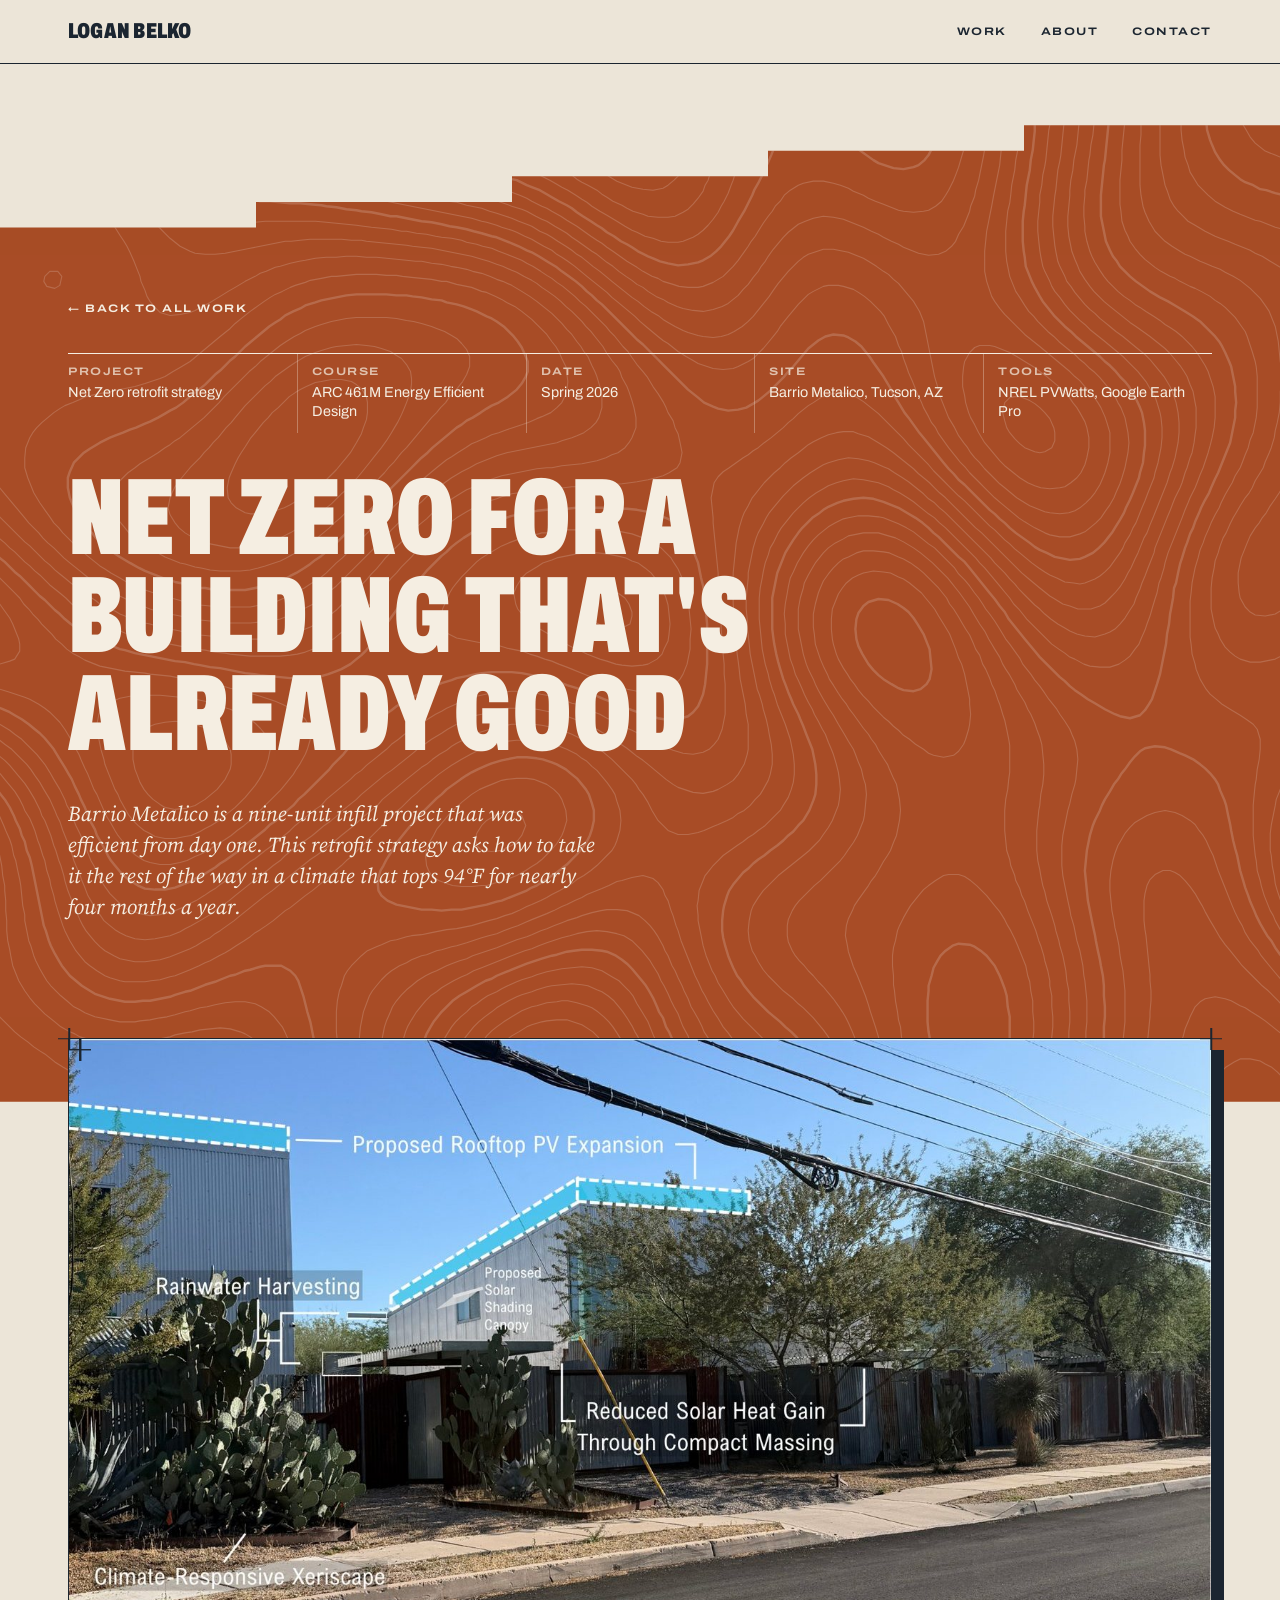
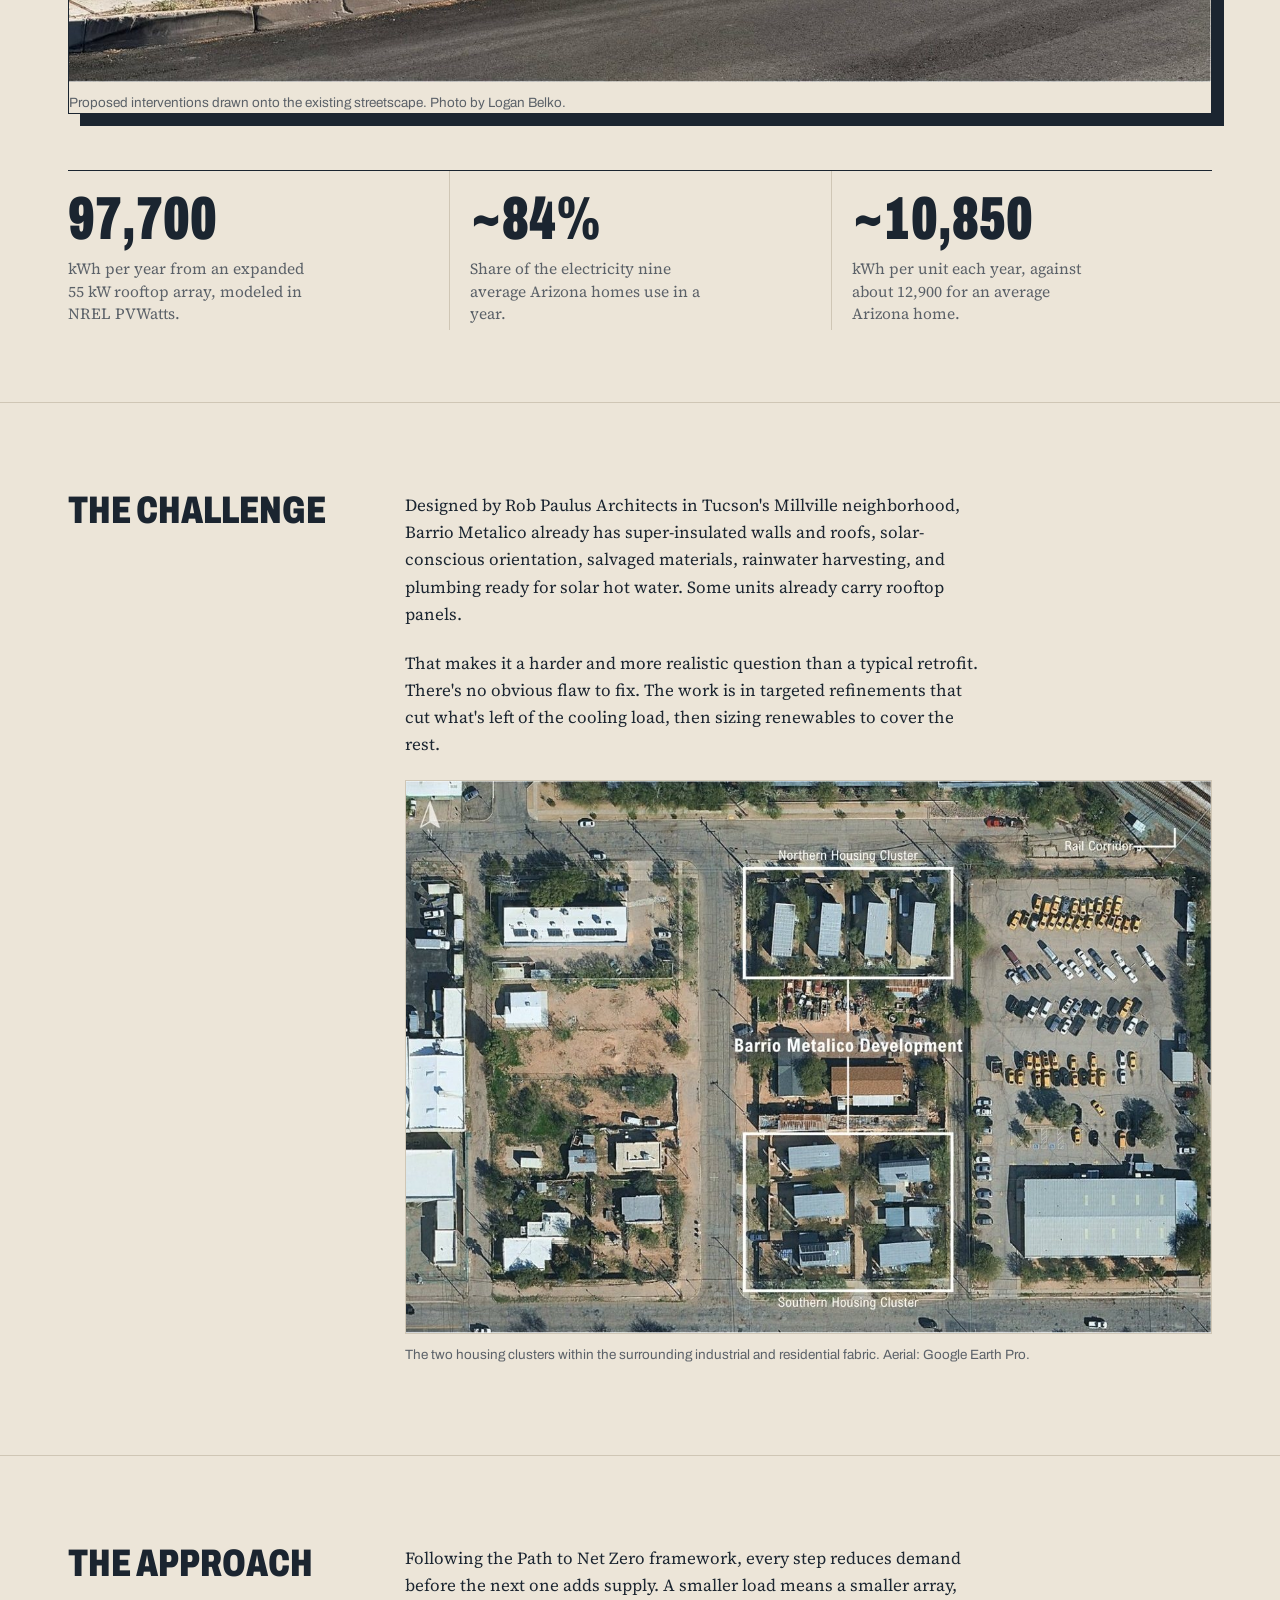
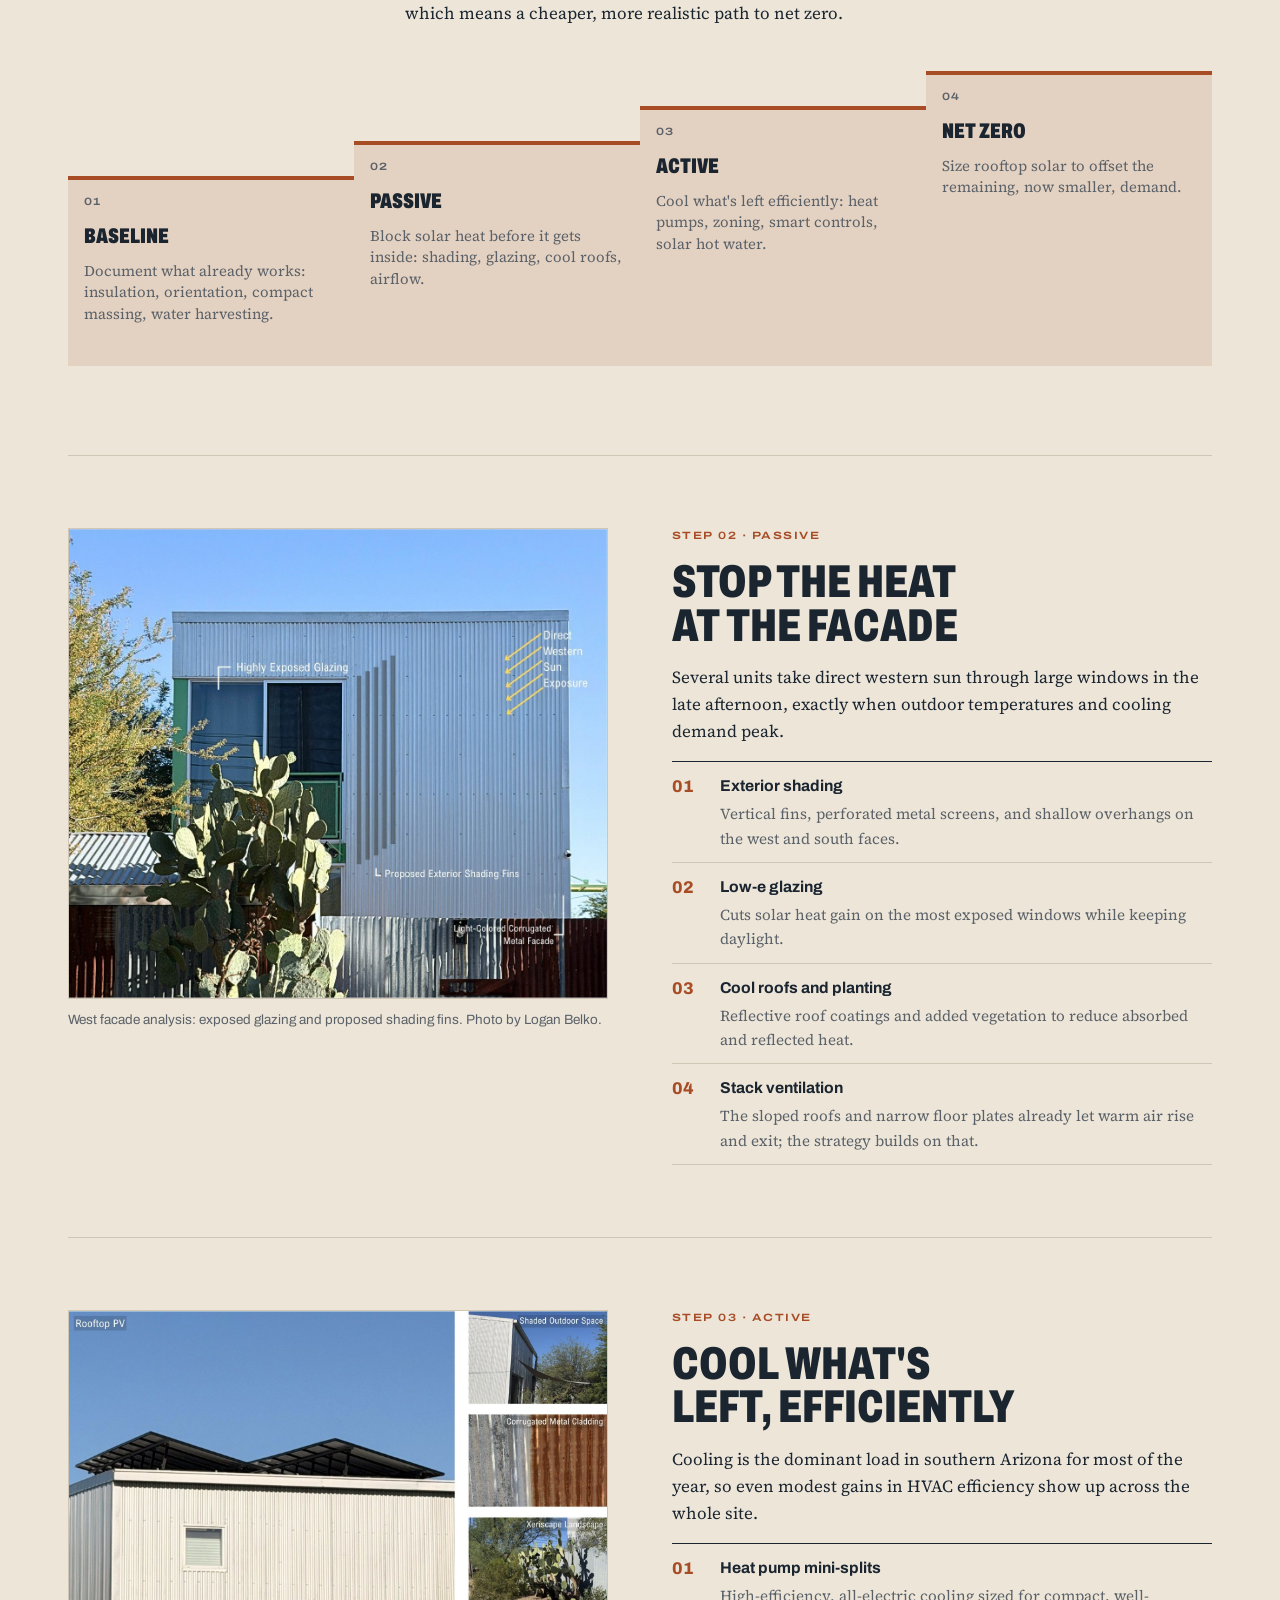
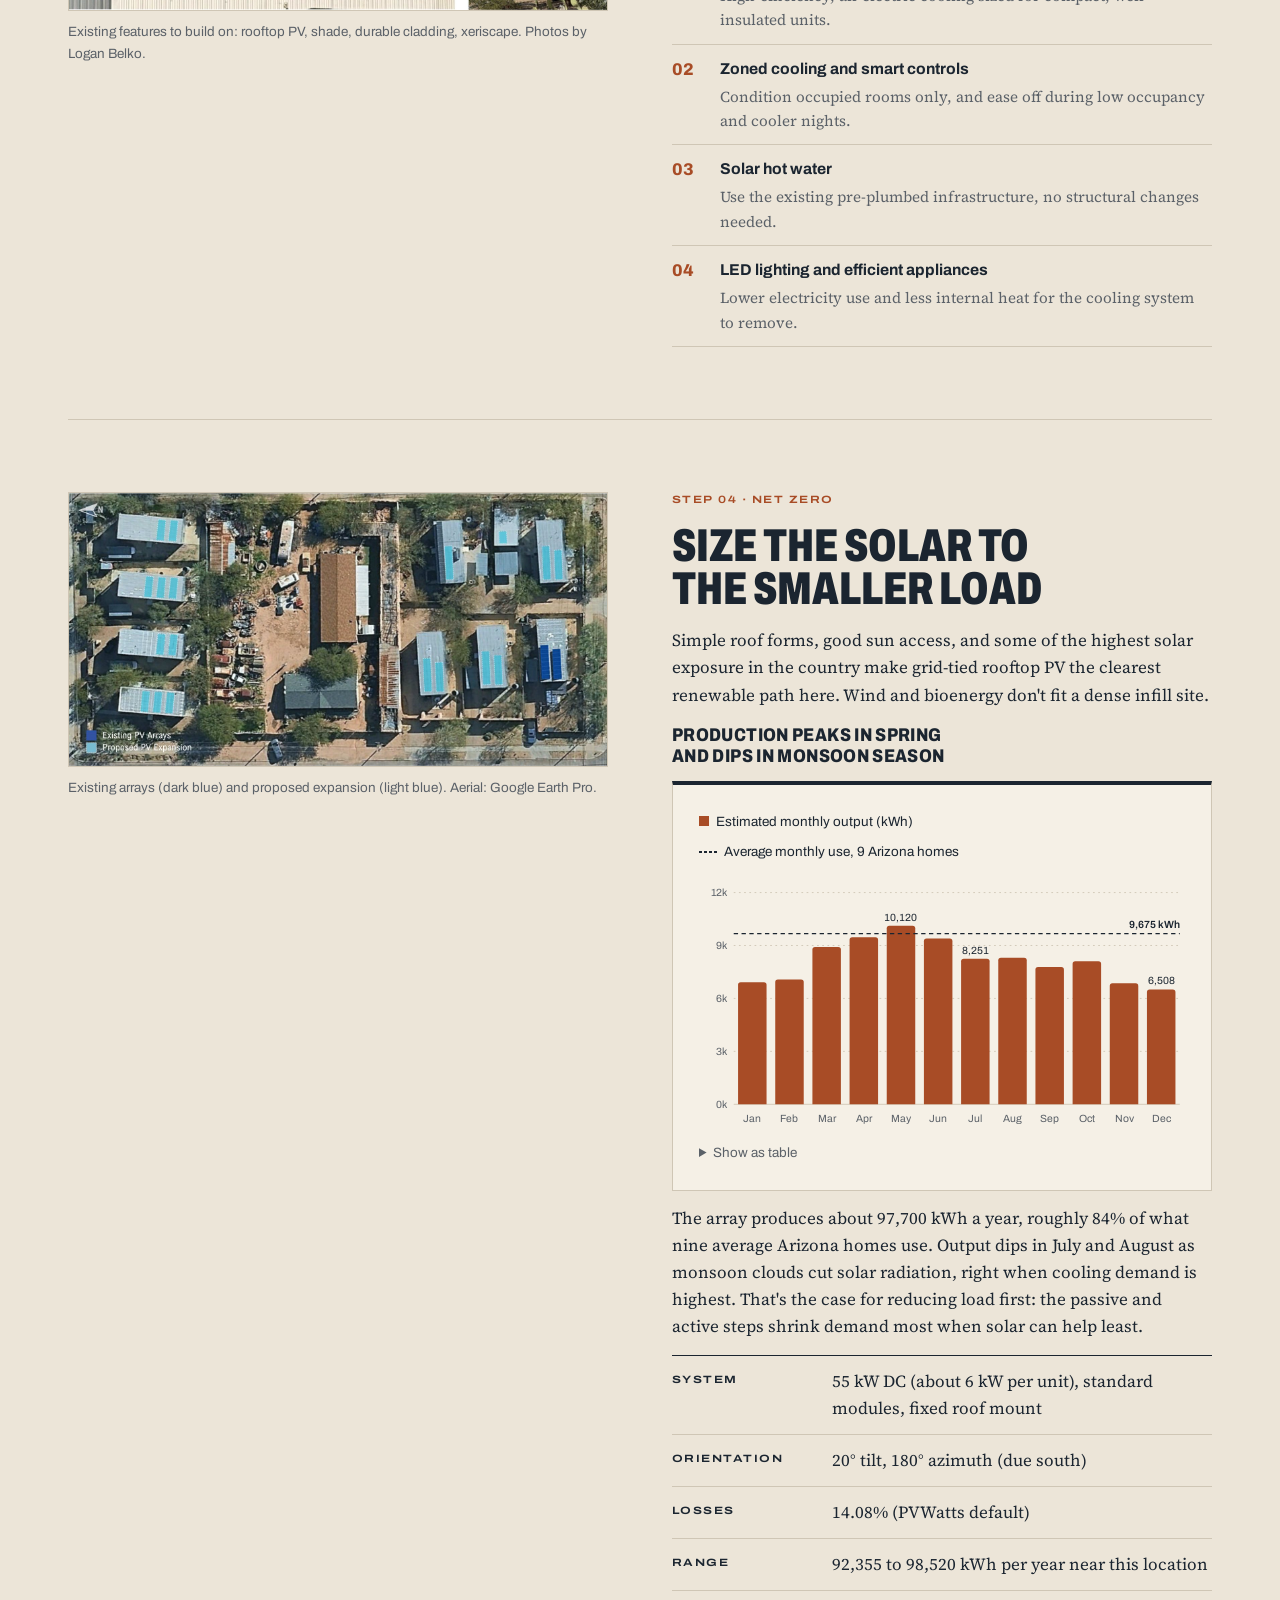
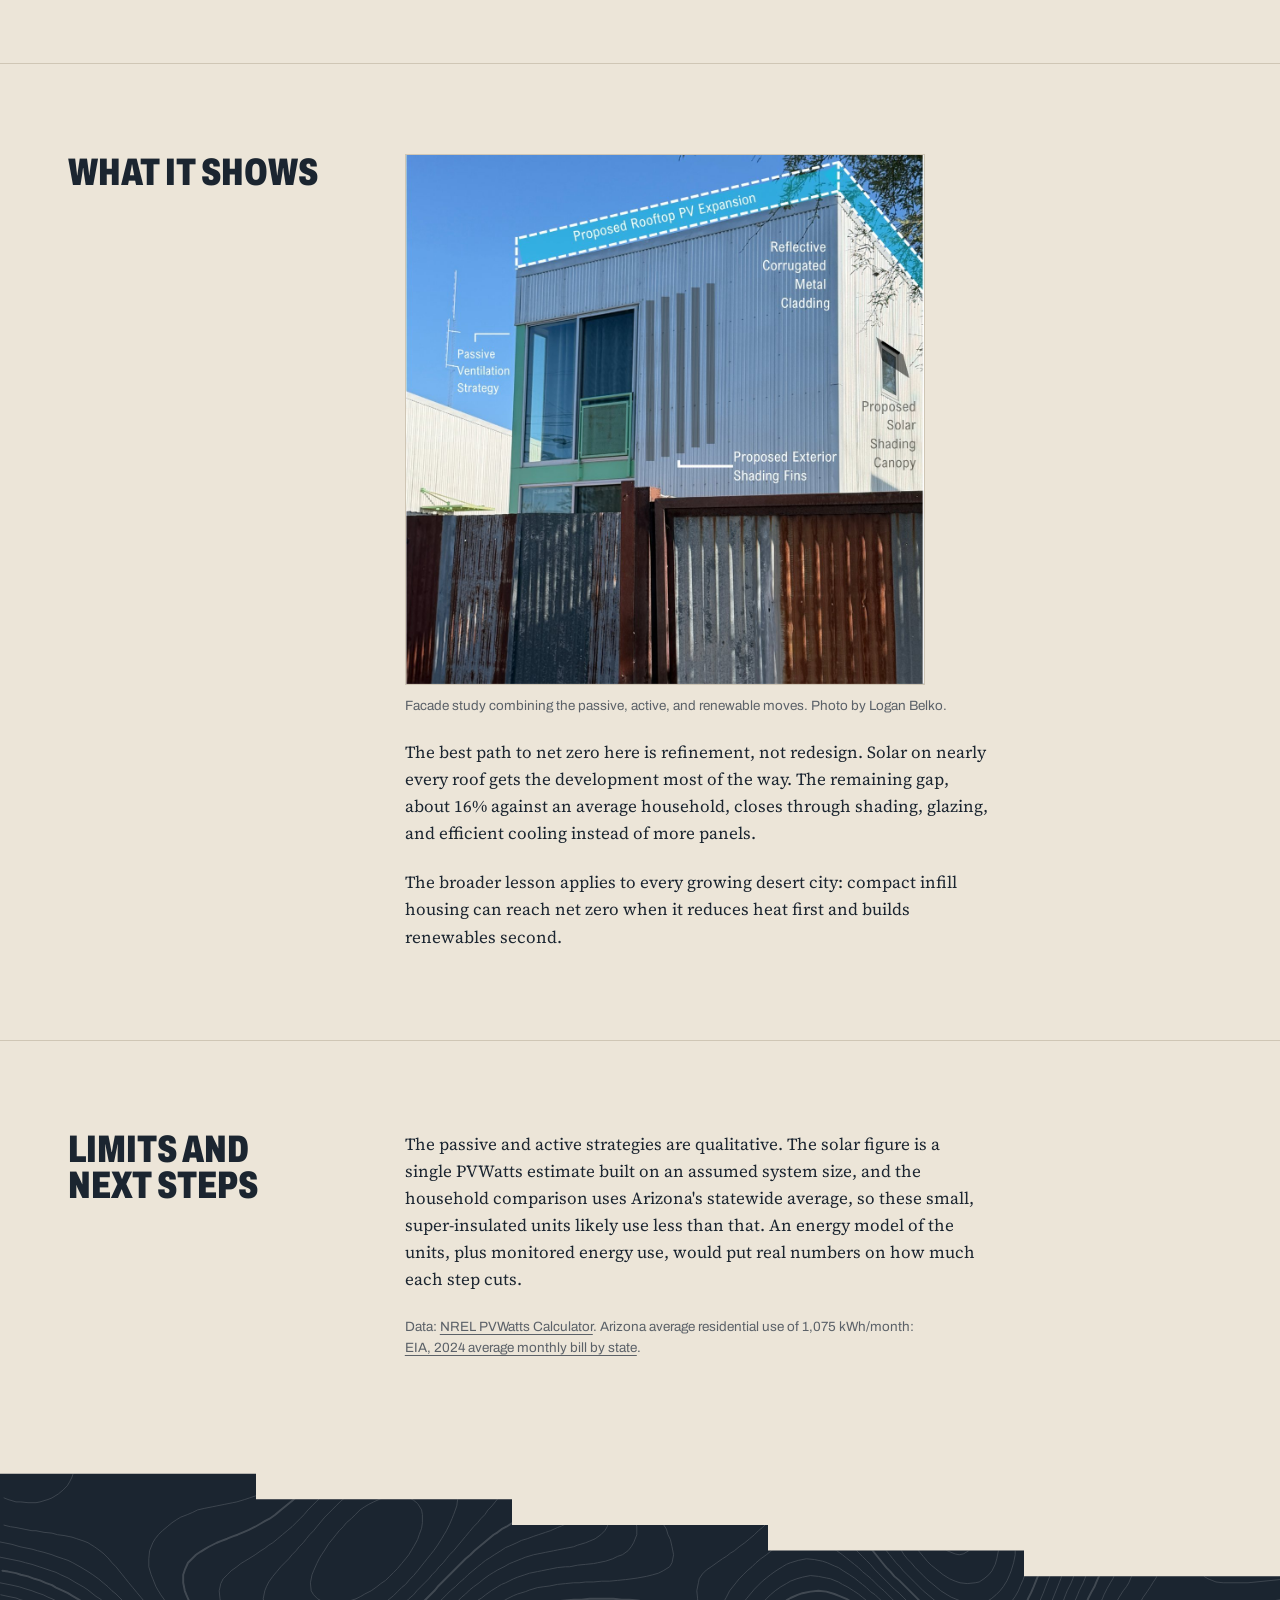
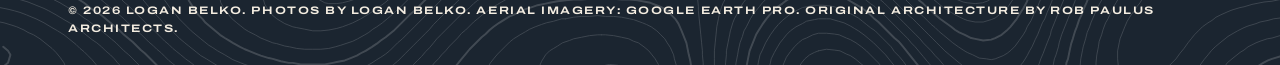
==== commit 3a6c0a4c: "Add files via upload" ====
--- a/barrio.html
+++ b/barrio.html
@@ -24,17 +24,19 @@
 </nav>
 
 <main>
-  <header class="wrap p-hero">
-    <a class="back" href="work.html">Back to all work</a>
-    <dl class="tblock">
-      <div><dt>Project</dt><dd>Net Zero retrofit strategy</dd></div>
-      <div><dt>Course</dt><dd>ARC 461M Energy Efficient Design</dd></div>
-      <div><dt>Date</dt><dd>Spring 2026</dd></div>
-      <div><dt>Site</dt><dd>Barrio Metalico, Tucson, AZ</dd></div>
-      <div><dt>Tools</dt><dd>NREL PVWatts, Google Earth Pro</dd></div>
-    </dl>
-    <h1>Net zero for a building that's already good</h1>
-    <p class="sub">Barrio Metalico is a nine-unit infill project that was efficient from day one. This retrofit strategy asks how to take it the rest of the way in a climate that tops 94°F for nearly four months a year.</p>
+  <header class="p-hero field rust">
+    <div class="wrap">
+      <a class="back" href="work.html">Back to all work</a>
+      <dl class="tblock">
+        <div><dt>Project</dt><dd>Net Zero retrofit strategy</dd></div>
+        <div><dt>Course</dt><dd>ARC 461M Energy Efficient Design</dd></div>
+        <div><dt>Date</dt><dd>Spring 2026</dd></div>
+        <div><dt>Site</dt><dd>Barrio Metalico, Tucson, AZ</dd></div>
+        <div><dt>Tools</dt><dd>NREL PVWatts, Google Earth Pro</dd></div>
+      </dl>
+      <h1>Net zero for a building that's already good</h1>
+      <p class="sub">Barrio Metalico is a nine-unit infill project that was efficient from day one. This retrofit strategy asks how to take it the rest of the way in a climate that tops 94°F for nearly four months a year.</p>
+    </div>
   </header>
 
   <div class="wrap">
@@ -186,7 +188,7 @@
   </section>
 </main>
 
-<footer><div class="wrap">© 2026 Logan Belko. Photos by Logan Belko. Aerial imagery: Google Earth Pro. Original architecture by Rob Paulus Architects.</div></footer>
+<footer class="field down"><div class="wrap"><span>© 2026 Logan Belko. Photos by Logan Belko. Aerial imagery: Google Earth Pro. Original architecture by Rob Paulus Architects.</span></div></footer>
 
 <script>
 (function () {
--- a/assets/site.css
+++ b/assets/site.css
@@ -1,16 +1,27 @@
-/* Layout concept: the site reads like a set of plan sheets. Each page has a
-   title block (small labels over values), registration marks at the corners,
-   generous negative space, and hatched "plots" that organize work like a site map. */
+/* Layout concept: a stack of printed poster sheets. Each area of work owns a
+   solid field of color, and every edge between sections is cut as a staircase,
+   the shape of "act in stages." Contour lines texture the fields, translucent
+   blocks step out from behind photos, and hatching is kept for data only. */
 :root {
-  --paper: #E7E5DF;      /* concrete */
-  --surface: #F2F1ED;    /* lighter sheet */
-  --ink: #1E2830;        /* slate ink */
-  --muted: #59646D;
-  --line: #C6C3BB;
-  --rust: #B4562E;       /* oxidized corrugated metal */
-  --sage: #687A56;       /* creosote / desert sage */
-  --sky: #1F6CA6;        /* Tucson sky */
-  --grain-opacity: .07;
+  --paper: #ECE5D8;      /* bone / sandstone paper */
+  --sheet: #F5F0E6;      /* lighter sheet */
+  --surface: var(--sheet);
+  --ink: #1B2530;        /* slate ink */
+  --muted: #5B6168;
+  --line: #CFC6B5;
+  --rust: #A84C26;       /* sustainability: oxidized metal */
+  --sage: #536645;       /* environmental: creosote */
+  --sky: #1F6CA6;        /* GIS: Tucson sky */
+  --rust-l: #F0B48C;     /* light tints, for type printed on a field */
+  --sage-l: #CAD9B4;
+  --sky-l: #AFD0EC;
+  --on-field: #F5EEE2;   /* type printed on a color field */
+  --peach: #F0B48C;      /* the 10% accent, used sparingly */
+  --deep: #1B2530;       /* contact, verdict and footer fields */
+  --shadow: #1B2530;     /* hard offset shadow */
+  --tint: 13%;           /* stair step fill strength */
+  --lift: 0%;            /* how much colored text lightens toward ink (dark mode) */
+  --topo: .17;           /* contour line strength on color fields */
 
   --display: "Archivo", "Helvetica Neue", Arial, sans-serif;
   --body: "Source Serif 4", Georgia, "Times New Roman", serif;
@@ -18,201 +29,287 @@
   --step--1: .84rem;
   --step-0: 1.06rem;
   --step-1: 1.33rem;
-  --step-2: 1.78rem;
-  --step-3: clamp(2rem, 4.4vw, 3.2rem);
-  --step-4: clamp(2.6rem, 7vw, 5.6rem);
-
+  --step-2: 1.9rem;
+  --step-3: clamp(2.2rem, 4.8vw, 3.6rem);
+  --step-4: clamp(3rem, 8.5vw, 7.2rem);
+
+  --s: clamp(14px, 2vw, 26px);   /* one stair riser */
   --gutter: clamp(16px, 4vw, 48px);
   --max: 1240px;
   color-scheme: light;
 }
 @media (prefers-color-scheme: dark) {
   :root:not([data-theme="light"]) {
-    --paper: #1C232A; --surface: #232C34; --ink: #E6E3DC; --muted: #A3ACB4;
-    --line: #38434D; --rust: #D0703F; --sage: #9DB088; --sky: #5A9AD0;
-    --grain-opacity: .05; color-scheme: dark;
+    --paper: #151B21; --sheet: #1F2830; --ink: #F1EADD; --muted: #B9BFC5; --line: #4C5966;
+    --rust: #B4562E; --sage: #5E7350; --sky: #2474B0; --on-field: #F7F1E6; --peach: #F2B990;
+    --deep: #2A3644; --shadow: #F1EADD; --tint: 26%; --lift: 45%; --topo: .13; color-scheme: dark;
   }
 }
 :root[data-theme="dark"] {
-  --paper: #1C232A; --surface: #232C34; --ink: #E6E3DC; --muted: #A3ACB4;
-  --line: #38434D; --rust: #D0703F; --sage: #9DB088; --sky: #5A9AD0;
-  --grain-opacity: .05; color-scheme: dark;
+  --paper: #151B21; --sheet: #1F2830; --ink: #F1EADD; --muted: #B9BFC5; --line: #4C5966;
+  --rust: #B4562E; --sage: #5E7350; --sky: #2474B0; --on-field: #F7F1E6; --peach: #F2B990;
+  --deep: #2A3644; --shadow: #F1EADD; --tint: 26%; --lift: 45%; --topo: .13; color-scheme: dark;
 }
 
 *, *::before, *::after { box-sizing: border-box; }
 html { scroll-behavior: smooth; }
-@media (prefers-reduced-motion: reduce) { html { scroll-behavior: auto; } }
-body {
-  margin: 0;
-  background: var(--paper);
-  color: var(--ink);
-  font-family: var(--body);
-  font-size: var(--step-0);
-  line-height: 1.6;
-  -webkit-font-smoothing: antialiased;
-}
-/* paper grain */
-body::before {
-  content: ""; position: fixed; inset: 0; pointer-events: none; z-index: 50;
-  opacity: var(--grain-opacity);
-  background-image: url("data:image/svg+xml;utf8,<svg xmlns='http://www.w3.org/2000/svg' width='180' height='180'><filter id='n'><feTurbulence type='fractalNoise' baseFrequency='.9' numOctaves='2' stitchTiles='stitch'/></filter><rect width='100%' height='100%' filter='url(%23n)'/></svg>");
-}
+body { margin: 0; background: var(--paper); color: var(--ink); font-family: var(--body); font-size: var(--step-0); line-height: 1.6; -webkit-font-smoothing: antialiased; overflow-x: hidden; }
 img { max-width: 100%; display: block; height: auto; }
-a { color: inherit; text-decoration-thickness: 1px; text-underline-offset: .2em; }
-a:hover { color: var(--rust); }
+a { color: inherit; text-underline-offset: .22em; text-decoration-thickness: 1px; }
 :focus-visible { outline: 2px solid var(--sky); outline-offset: 3px; }
 .vh { position: absolute !important; width: 1px; height: 1px; overflow: hidden; clip: rect(0 0 0 0); white-space: nowrap; }
-
-.wrap { max-width: var(--max); margin-inline: auto; padding-inline: var(--gutter); }
-section { padding-block: clamp(56px, 9vw, 120px); }
-
-/* ---------- type ---------- */
-h1, h2, h3 { font-family: var(--display); line-height: 1; margin: 0; text-wrap: balance; text-transform: uppercase; letter-spacing: 0; }
-h2 { font-size: var(--step-3); font-weight: 800; font-stretch: 85%; }
-h3 { font-size: 1.12rem; font-weight: 800; font-stretch: 88%; line-height: 1.2; letter-spacing: .03em; }
 p { margin: 0; max-width: 65ch; }
-.lede { font-size: var(--step-1); line-height: 1.5; max-width: 34ch; }
+h1, h2, h3 { margin: 0; font-family: var(--display); text-transform: uppercase; line-height: .94; text-wrap: balance; letter-spacing: 0; }
+h2 { font-size: var(--step-3); font-weight: 850; font-stretch: 72%; }
+h3 { font-size: 1.15rem; font-weight: 800; font-stretch: 85%; line-height: 1.15; letter-spacing: .02em; }
 .small { font-size: var(--step--1); color: var(--muted); }
 
-/* title block: small label over value, like a drawing sheet */
-.tblock { display: flex; flex-wrap: wrap; gap: 14px clamp(20px, 4vw, 56px); font-family: var(--display); font-size: var(--step--1); line-height: 1.35; }
-.tblock div { min-width: 0; }
-.tblock dt, .tblock .k { font-weight: 700; font-stretch: 90%; text-transform: uppercase; letter-spacing: .08em; font-size: .72rem; margin-bottom: 2px; }
-.tblock dd, .tblock .v { margin: 0; color: var(--muted); }
+.wrap { max-width: var(--max); margin-inline: auto;
+  padding-left: max(var(--gutter), env(safe-area-inset-left, 0px));
+  padding-right: max(var(--gutter), env(safe-area-inset-right, 0px)); }
+
+/* wide, small labels vs. condensed, huge headings: the type contrast */
+.lbl, .tblock dt { font-family: var(--display); font-stretch: 125%; font-weight: 650; font-size: .68rem; letter-spacing: .14em; text-transform: uppercase; }
+.mega { font-stretch: 62%; font-weight: 900; font-size: clamp(3.2rem, 10.5vw, 9rem); letter-spacing: -.005em; }
+
+/* ---------- stairs: the one shape ---------- */
+/* a field whose top edge climbs in five risers, left to right */
+.field { position: relative; isolation: isolate; color: var(--on-field); }
+.field::before, .field::after { content: ""; position: absolute; inset: 0; z-index: -1; pointer-events: none;
+  clip-path: polygon(0 calc(var(--s) * 5), 20% calc(var(--s) * 5), 20% calc(var(--s) * 4), 40% calc(var(--s) * 4), 40% calc(var(--s) * 3), 60% calc(var(--s) * 3), 60% calc(var(--s) * 2), 80% calc(var(--s) * 2), 80% var(--s), 100% var(--s), 100% 100%, 0 100%); }
+.field::before { background: var(--c); }
+.field::after { opacity: var(--topo); background: url("img/contours.svg") var(--topo-pos, center) / cover no-repeat; }
+.field.down::before, .field.down::after { /* mirrored: descends left to right */
+  clip-path: polygon(0 var(--s), 20% var(--s), 20% calc(var(--s) * 2), 40% calc(var(--s) * 2), 40% calc(var(--s) * 3), 60% calc(var(--s) * 3), 60% calc(var(--s) * 4), 80% calc(var(--s) * 4), 80% calc(var(--s) * 5), 100% calc(var(--s) * 5), 100% 100%, 0 100%); }
+.rust { --c: var(--rust); } .sage { --c: var(--sage); } .sky { --c: var(--sky); } .ink { --c: var(--deep); }
+
+/* ---------- buttons ---------- */
+.actions { display: flex; flex-wrap: wrap; gap: 10px; }
+.btn { font-family: var(--display); font-stretch: 112%; font-weight: 700; font-size: .74rem; letter-spacing: .12em; text-transform: uppercase; text-decoration: none;
+  padding: 13px 18px; border: 1.5px solid var(--ink); background: var(--ink); color: var(--paper); display: inline-flex; align-items: center; gap: 10px; transition: background .2s, color .2s, border-color .2s; }
+.btn:hover { background: var(--rust); border-color: var(--rust); color: var(--on-field); }
+.btn.ghost { background: transparent; color: var(--ink); }
+.btn.ghost:hover { background: var(--ink); border-color: var(--ink); color: var(--paper); }
+.field .btn { background: var(--on-field); color: var(--c); border-color: var(--on-field); }
+.field .btn.ghost { background: transparent; color: var(--on-field); }
+.field .btn.ghost:hover { background: var(--on-field); color: var(--c); }
+.btn .arr { display: inline-block; transition: transform .2s; }
+.btn:hover .arr { transform: translateX(3px); }
+
+/* ---------- nav ---------- */
+.nav { position: sticky; top: env(safe-area-inset-top, 0px); z-index: 20; background: var(--paper); border-bottom: 1.5px solid var(--ink); }
+.nav .wrap { display: flex; justify-content: space-between; align-items: center; padding-block: 14px; gap: 16px; }
+.nav .name { font-family: var(--display); font-weight: 900; font-stretch: 70%; font-size: 1.35rem; text-transform: uppercase; text-decoration: none; letter-spacing: .01em; transition: opacity .3s, transform .3s; }
+.nav.at-top .name { opacity: 0; transform: translateY(-4px); pointer-events: none; }
+.nav ul { list-style: none; margin: 0; padding: 0; display: flex; gap: clamp(14px, 3vw, 34px); font-family: var(--display); font-stretch: 125%; font-weight: 650; font-size: .68rem; letter-spacing: .14em; text-transform: uppercase; }
+.nav ul a { text-decoration: none; }
+.nav ul a:hover, .nav ul a[aria-current="page"] { color: var(--rust); }
+
+/* ---------- title block: small label over value, like a drawing sheet ---------- */
+.tblock { margin: 0; display: grid; grid-template-columns: repeat(auto-fit, minmax(min(100%, 150px), 1fr)); border-top: 1.5px solid currentColor; font-family: var(--display); font-size: .9rem; line-height: 1.35; }
+.tblock div { padding: 10px 14px 12px 0; min-width: 0; }
+.tblock div + div { padding-left: 14px; border-left: 1px solid var(--line); }
+.tblock dt { margin-bottom: 4px; color: var(--muted); }
+.tblock dd { margin: 0; }
 
 /* registration marks */
-.sheet { position: relative; }
-.reg { position: absolute; width: 22px; height: 22px; pointer-events: none;
-  background:
-    linear-gradient(var(--ink), var(--ink)) center / 100% 1.5px no-repeat,
-    linear-gradient(var(--ink), var(--ink)) center / 1.5px 100% no-repeat; }
-.reg.tl { top: -11px; left: -11px; } .reg.tr { top: -11px; right: -11px; }
-.reg.bl { bottom: -11px; left: -11px; } .reg.br { bottom: -11px; right: -11px; }
-
-/* ---------- nav ---------- */
-.nav { position: sticky; top: env(safe-area-inset-top, 0px); z-index: 20; background: color-mix(in srgb, var(--paper) 92%, transparent); backdrop-filter: blur(6px); border-bottom: 1px solid var(--line); }
-.nav .wrap { display: flex; align-items: center; justify-content: space-between; gap: 16px; padding-block: 14px; font-family: var(--display); }
-.nav .name { font-weight: 800; font-stretch: 88%; text-decoration: none; font-size: 1rem; text-transform: uppercase; letter-spacing: .04em; }
-.nav ul { display: flex; gap: clamp(14px, 3vw, 32px); list-style: none; margin: 0; padding: 0; font-size: .76rem; font-weight: 700; text-transform: uppercase; letter-spacing: .08em; }
-.nav ul a { text-decoration: none; }
-
-/* ---------- buttons ---------- */
-.actions { display: flex; flex-wrap: wrap; gap: 12px; }
-.btn { display: inline-block; font-family: var(--display); font-weight: 700; font-stretch: 92%; font-size: .8rem; text-transform: uppercase; letter-spacing: .08em; padding: 12px 20px; text-decoration: none; border: 1.5px solid var(--ink); background: var(--ink); color: var(--paper); }
-.btn:hover { background: var(--rust); border-color: var(--rust); color: var(--paper); }
-.btn.ghost { background: transparent; color: var(--ink); }
-.btn.ghost:hover { border-color: var(--rust); color: var(--rust); background: transparent; }
-
-/* ---------- hero (home) ---------- */
-.hero { padding-block: clamp(32px, 6vw, 72px) clamp(40px, 6vw, 80px); }
-.hero .tblock { margin-bottom: clamp(16px, 3vw, 28px); }
-.stage { margin: 0; position: relative; width: 100%; }
+.reg { position: absolute; width: 22px; height: 22px; z-index: 2; pointer-events: none; }
+.reg::before, .reg::after { content: ""; position: absolute; background: var(--ink); }
+.reg::before { left: 50%; top: 0; bottom: 0; width: 1.5px; transform: translateX(-50%); }
+.reg::after { top: 50%; left: 0; right: 0; height: 1.5px; transform: translateY(-50%); }
+.reg.tl { left: -11px; top: -11px; } .reg.tr { right: -11px; top: -11px; }
+
+/* ---------- home: hero ---------- */
+.hero { padding-block: clamp(22px, 4vw, 44px) clamp(48px, 7vw, 88px); }
+.hero .wrap { display: grid; gap: clamp(18px, 3vw, 30px); }
+.hero .tblock { grid-template-columns: minmax(0, .7fr) minmax(0, 1.2fr) minmax(0, 1.2fr); }
+@media (max-width: 760px) { .hero .tblock { grid-template-columns: minmax(0, 1fr); } .hero .tblock div + div { padding-left: 0; border-left: 0; border-top: 1px solid var(--line); } }
+.stage { margin: 0; position: relative; }
 .hero-svg { display: block; width: 100%; height: auto; }
 .hero-svg .paper { fill: var(--paper); }
 .hero-svg text { font-family: var(--display); font-weight: 900; font-stretch: 100%; }
-.stage .reg { z-index: 2; }
-.stage figcaption { position: absolute; right: 12px; bottom: 10px; font-family: var(--display); font-size: .74rem; color: #fff; text-shadow: 0 1px 3px rgba(0,0,0,.6); }
-.hero-foot { display: grid; grid-template-columns: minmax(0, 1.3fr) minmax(0, 1fr); gap: 28px clamp(24px, 5vw, 72px); align-items: end; margin-top: clamp(28px, 4vw, 48px); }
+.stage figcaption { margin-top: 10px; color: var(--muted); }
+.side { position: absolute; right: calc(-1 * clamp(10px, 2.6vw, 34px)); top: 50%; transform: translate(50%, -50%) rotate(90deg); white-space: nowrap; color: var(--muted); }
+@media (max-width: 900px) { .side { display: none; } }
+.hero-foot { display: grid; grid-template-columns: minmax(0, 1.2fr) auto; gap: 24px clamp(24px, 5vw, 64px); align-items: end; }
+.lede { font-size: clamp(1.25rem, 2.3vw, 1.7rem); line-height: 1.38; max-width: 30ch; font-style: italic; }
+.lede b { font-style: normal; font-weight: 600; color: color-mix(in srgb, var(--rust), var(--ink) var(--lift)); }
 @media (max-width: 760px) { .hero-foot { grid-template-columns: 1fr; } }
 
-/* ---------- featured ---------- */
-.featured .grid { display: grid; grid-template-columns: minmax(0, 1.45fr) minmax(0, 1fr); gap: clamp(28px, 5vw, 64px); align-items: start; }
-.featured figure { margin: 0; border: 1px solid var(--line); background: var(--surface); padding: 10px; }
-.featured .copy { display: grid; gap: 22px; }
-.stats { display: grid; gap: 0; border-top: 1.5px solid var(--ink); }
-.stat { display: grid; grid-template-columns: 8.6rem minmax(0, 1fr); gap: 16px; align-items: baseline; padding-block: 12px; border-bottom: 1px solid var(--line); }
-.stat b { font-family: var(--display); font-size: var(--step-2); font-weight: 800; font-stretch: 85%; font-variant-numeric: tabular-nums; line-height: 1; white-space: nowrap; }
-.stat span { font-size: .95rem; color: var(--muted); line-height: 1.4; }
-@media (max-width: 860px) { .featured .grid { grid-template-columns: 1fr; } }
-
-/* ---------- work areas as hatched plots ---------- */
-.areas .head { display: grid; gap: 14px; margin-bottom: clamp(36px, 5vw, 56px); }
-.plots { display: grid; grid-template-columns: repeat(12, minmax(0, 1fr)); gap: 28px 22px; }
-.plot { --c: var(--rust); position: relative; padding: 42px 9px 9px;
-  background: repeating-linear-gradient(135deg, color-mix(in srgb, var(--c) 55%, transparent) 0 1.5px, transparent 1.5px 9px); }
-.plot.sust { --c: var(--rust); grid-column: 1 / 8; grid-row: 1 / 3; }
-.plot.env  { --c: var(--sage); grid-column: 8 / 13; grid-row: 1; }
-.plot.gis  { --c: var(--sky);  grid-column: 8 / 13; grid-row: 2; }
-/* the notch: a section of linework removed, holding the area name */
-.plot .tag { position: absolute; top: 0; left: 22px; height: 42px; display: flex; align-items: center; padding-inline: 12px;
-  background: var(--paper); color: var(--c); font-family: var(--display); font-weight: 800; font-stretch: 85%;
-  font-size: .95rem; letter-spacing: .14em; text-transform: uppercase; }
-.plot .body { background: var(--paper); display: grid; grid-template-rows: auto 1fr; min-width: 0; height: 100%; }
-.plot .body img { width: 100%; object-fit: cover; aspect-ratio: 16 / 9; }
-.plot.sust .body { grid-template-rows: minmax(0, 1fr) auto; }
-.plot.sust .body img { aspect-ratio: auto; height: 100%; min-height: 300px; }
-.plot .text { padding: 22px 22px 24px; display: grid; gap: 14px; align-content: start; }
-.plot .desc { color: var(--muted); font-size: .98rem; }
-.plot ul { list-style: none; margin: 0; padding: 0; display: grid; border-top: 1px solid var(--line); }
-.plot li { display: flex; flex-wrap: wrap; justify-content: space-between; gap: 4px 16px; padding-block: 11px; border-bottom: 1px solid var(--line); font-family: var(--display); font-size: .95rem; font-weight: 600; }
-.plot li .status { font-weight: 600; color: var(--muted); font-size: .7rem; text-transform: uppercase; letter-spacing: .08em; align-self: center; }
-.plot li a { color: var(--c); }
+/* ---------- home: featured (rust field) ---------- */
+.feat { padding-block: calc(var(--s) * 5 + clamp(44px, 6vw, 80px)) clamp(64px, 9vw, 120px); }
+.feat .wrap { display: grid; grid-template-columns: minmax(0, 1.25fr) minmax(0, 1fr); gap: clamp(28px, 5vw, 72px); align-items: start; }
+.feat figure { margin: 0; margin-top: calc(-1 * (var(--s) * 5 + clamp(80px, 10vw, 140px))); }
+.feat figure img { border: 1.5px solid var(--ink); background: #fff; box-shadow: 14px 14px 0 0 var(--shadow); }
+.feat figure figcaption { margin-top: 22px; color: var(--on-field); opacity: .85; }
+.feat .copy { display: grid; gap: 22px; min-width: 0; }
+.feat .kick { display: flex; gap: 10px 20px; flex-wrap: wrap; }
+.feat .kick span { padding: 6px 10px; border: 1px solid color-mix(in srgb, var(--on-field) 55%, transparent); }
+.feat h2 { font-stretch: 62%; font-weight: 900; font-size: clamp(2.8rem, 6.4vw, 5.6rem); }
+.feat p { font-size: 1.12rem; }
+.stats { display: grid; grid-template-columns: repeat(3, minmax(0, 1fr)); border-top: 1.5px solid var(--on-field); }
+.stat { padding: 14px 14px 4px 0; display: grid; gap: 6px; align-content: start; }
+.stat + .stat { padding-left: 14px; border-left: 1px solid color-mix(in srgb, var(--on-field) 35%, transparent); }
+.stat b { font-family: var(--display); font-stretch: 62%; font-weight: 900; font-size: clamp(2.2rem, 4vw, 3.2rem); line-height: 1; font-variant-numeric: tabular-nums; }
+.stat span { font-size: .9rem; line-height: 1.4; }
 @media (max-width: 860px) {
-  .plot.sust, .plot.env, .plot.gis { grid-column: 1 / -1; grid-row: auto; }
-  .plot.sust .body img { aspect-ratio: 4 / 3; height: auto; min-height: 0; }
-}
-
-/* ---------- about: staircase composition ----------
-   A tall photo runs off the left edge of the page; the text sits small and low
-   in a wide field of empty space, like the lone figure on the stairs. */
-.about { padding-block: clamp(64px, 10vw, 140px); overflow: hidden; }
-.about .grid { display: grid; grid-template-columns: minmax(0, 34vw) minmax(0, 1fr); min-height: clamp(560px, 88vh, 880px); }
-.about figure { margin: 0; height: 100%; position: relative; }
-.about img { width: 100%; height: 100%; object-fit: cover; object-position: center 40%; }
-.about .copy { align-self: end; justify-self: end; display: grid; gap: 18px; box-sizing: content-box; max-width: 44ch;
-  padding-inline: clamp(32px, 6vw, 96px) max(var(--gutter), calc((100vw - var(--max)) / 2 + var(--gutter))); padding-bottom: 6px; }
-.about .copy h2 { font-size: var(--step-2); }
-.about .copy p { font-size: .98rem; }
-.about .mark { position: absolute; top: 0; right: max(var(--gutter), calc((100vw - var(--max)) / 2 + var(--gutter))); font-family: var(--display); font-size: .72rem; font-weight: 700; letter-spacing: .08em; text-transform: uppercase; color: var(--muted); }
-@media (max-width: 760px) {
-  .about .grid { grid-template-columns: 1fr; min-height: 0; gap: 32px; }
-  .about figure { height: auto; margin-right: 30%; }
-  .about img { aspect-ratio: 3 / 4; height: auto; }
-  .about .copy { justify-self: stretch; padding-inline: var(--gutter); box-sizing: border-box; max-width: none; }
-  .about .mark { display: none; }
-}
-
-/* ---------- contact ---------- */
-.contact { border-top: 1.5px solid var(--ink); }
-.contact .grid { display: grid; grid-template-columns: minmax(0, 1fr) minmax(0, 1fr); gap: 32px clamp(24px, 6vw, 96px); }
-.contact dl { margin: 0; display: grid; gap: 0; border-top: 1px solid var(--line); font-family: var(--display); }
-.contact dl div { display: grid; grid-template-columns: 7rem minmax(0, 1fr); gap: 12px; padding-block: 14px; border-bottom: 1px solid var(--line); align-items: baseline; }
-.contact dt { font-weight: 700; font-size: .72rem; text-transform: uppercase; letter-spacing: .08em; }
-.contact dd { margin: 0; overflow-wrap: anywhere; display: flex; flex-wrap: wrap; gap: 8px 14px; align-items: baseline; }
-.copy-btn { font: inherit; font-size: var(--step--1); background: none; border: 1px solid var(--line); color: var(--muted); padding: 2px 10px; cursor: pointer; }
-.copy-btn:hover { border-color: var(--ink); color: var(--ink); }
-@media (max-width: 760px) { .contact .grid { grid-template-columns: 1fr; } }
-footer { padding-block: 28px 40px; font-family: var(--display); font-size: var(--step--1); color: var(--muted); }
-
-/* ---------- project page ---------- */
-.p-hero { padding-block: clamp(40px, 7vw, 88px) clamp(28px, 4vw, 48px); display: grid; gap: clamp(24px, 4vw, 40px); }
-.p-hero h1 { font-size: var(--step-4); font-weight: 900; font-stretch: 80%; line-height: .94; max-width: 16ch; }
-.p-hero .sub { font-size: var(--step-1); font-style: italic; color: var(--muted); max-width: 46ch; }
-.back { font-family: var(--display); font-size: .74rem; font-weight: 700; text-decoration: none; text-transform: uppercase; letter-spacing: .08em; }
-.poster { margin: 0; border: 1px solid var(--line); background: var(--surface); padding: clamp(6px, 1.2vw, 14px); }
+  .feat .wrap { grid-template-columns: minmax(0, 1fr); }
+  .feat figure { margin-top: calc(-1 * (var(--s) * 5 + 60px)); }
+  .feat figure img { box-shadow: 8px 8px 0 0 var(--shadow); }
+}
+@media (max-width: 520px) { .stats { grid-template-columns: 1fr; } .stat + .stat { padding-left: 0; border-left: 0; border-top: 1px solid color-mix(in srgb, var(--on-field) 35%, transparent); } }
+
+/* ---------- drafting grid with scale ticks (Areas of Work, Work index) ---------- */
+.drafted { position: relative; isolation: isolate;
+  --grid: color-mix(in srgb, var(--ink) 9%, transparent); --tick: color-mix(in srgb, var(--ink) 45%, transparent); --cell: 64px; }
+.drafted::before, .drafted::after { content: ""; position: absolute; left: 0; right: 0; z-index: -1; pointer-events: none; }
+.drafted::before { top: 28px; bottom: 28px;
+  background: linear-gradient(to right, var(--grid) 1px, transparent 1px) 50% 0 / var(--cell) var(--cell),
+              linear-gradient(to bottom, var(--grid) 1px, transparent 1px) 50% 0 / var(--cell) var(--cell);
+  -webkit-mask-image: linear-gradient(transparent, #000 14%, #000 86%, transparent); mask-image: linear-gradient(transparent, #000 14%, #000 86%, transparent); }
+.drafted::after { top: 18px; bottom: 18px;
+  background:
+    linear-gradient(to right, var(--tick) 1px, transparent 1px) 50% 0 / var(--cell) 9px repeat-x,
+    linear-gradient(to right, var(--tick) 1.5px, transparent 1.5px) 50% 0 / calc(var(--cell) * 4) 18px repeat-x,
+    linear-gradient(to right, var(--tick) 1px, transparent 1px) 50% 100% / var(--cell) 9px repeat-x,
+    linear-gradient(to right, var(--tick) 1.5px, transparent 1.5px) 50% 100% / calc(var(--cell) * 4) 18px repeat-x; }
+@media (max-width: 620px) { .drafted { --cell: 40px; } }
+
+/* ---------- home: areas of work, three color plots ---------- */
+.areas { padding-block: clamp(64px, 9vw, 120px) clamp(72px, 10vw, 130px); }
+.areas .head { display: grid; grid-template-columns: minmax(0, 1.4fr) minmax(0, 1fr); gap: 20px 48px; align-items: end; margin-bottom: clamp(56px, 7vw, 84px); }
+.areas .head p { color: var(--muted); max-width: 40ch; }
+@media (max-width: 760px) { .areas .head { grid-template-columns: 1fr; } }
+.plots { display: grid; grid-template-columns: minmax(0, 1.25fr) minmax(0, 1fr); grid-template-rows: auto auto; gap: clamp(56px, 6vw, 70px) clamp(18px, 2.4vw, 28px); }
+.plot { position: relative; isolation: isolate; background: var(--c); color: var(--on-field); padding: clamp(18px, 2.4vw, 28px); display: grid; gap: 18px; align-content: start; min-width: 0; }
+.plot::after { content: ""; position: absolute; inset: 0; z-index: -1; pointer-events: none; opacity: calc(var(--topo) * .8);
+  background: url("img/contours.svg") var(--topo-pos, center) / cover no-repeat; }
+.plot.env { --topo-pos: 80% 20%; } .plot.gis { --topo-pos: 15% 60%; }
+.plot.sust { grid-row: span 2; grid-template-rows: minmax(0, 1fr) auto auto auto; }
+.plot.sust .stack { min-height: 320px; display: grid; } .plot.sust .img { height: 100%; }
+.plot.sust .img img { height: 100%; aspect-ratio: auto; }
+/* the label tab: a step sticking up off the plot */
+.tab { position: absolute; left: 0; bottom: 100%; background: var(--c); color: var(--on-field); padding: 10px 40px 6px clamp(18px, 2.4vw, 28px);
+  clip-path: polygon(0 0, calc(100% - 22px) 0, calc(100% - 22px) 50%, 100% 50%, 100% 100%, 0 100%); }
+.plot .img { position: relative; overflow: hidden; }
+.plot .img img { width: 100%; aspect-ratio: 16 / 10; object-fit: cover; transition: transform .5s ease; }
+.plot:hover .img img { transform: scale(1.03); }
+.plot h3 { font-stretch: 70%; font-weight: 850; font-size: clamp(1.6rem, 2.6vw, 2.2rem); line-height: .98; letter-spacing: 0; }
+.plot .desc { font-size: .98rem; max-width: 46ch; }
+.plot ul { list-style: none; margin: 0; padding: 0; border-top: 1.5px solid var(--on-field); }
+.plot li { display: flex; justify-content: space-between; align-items: baseline; gap: 14px; padding: 11px 0; border-bottom: 1px solid color-mix(in srgb, var(--on-field) 35%, transparent); }
+.plot li a { font-family: var(--display); font-weight: 650; font-stretch: 92%; text-decoration: none; }
+.plot li a::after { content: " →"; }
+.plot li a:hover { text-decoration: underline; }
+.plot li .status { flex: none; opacity: .8; }
+@media (max-width: 860px) {
+  .plots { grid-template-columns: minmax(0, 1fr); }
+  .plot.sust { grid-row: auto; grid-template-rows: none; }
+  .plot.sust .stack { min-height: 0; }
+  .plot.sust .img img { aspect-ratio: 16 / 11; height: auto; }
+}
+@media (max-width: 480px) { .plot li { flex-direction: column; gap: 2px; } }
+
+/* ---------- translucent blocks stepping out from behind a photo ---------- */
+.stack { position: relative; isolation: isolate; --o: var(--s);
+  --b1: color-mix(in srgb, var(--sage) 72%, transparent); --b2: color-mix(in srgb, var(--sky) 55%, transparent); }
+.stack > * { position: relative; }
+.stack::before, .stack::after { content: ""; position: absolute; z-index: -1; pointer-events: none; }
+.stack::before { left: calc(-1 * var(--o)); top: calc(var(--o) * 2); width: 46%; height: 58%; background: var(--b1); }
+.stack::after { right: calc(-2 * var(--o)); bottom: calc(-1 * var(--o)); width: 52%; height: 48%; background: var(--b2); }
+.plot .stack { --o: calc(var(--s) * .5);
+  --b1: color-mix(in srgb, var(--on-field) 26%, transparent);
+  --b2: color-mix(in srgb, var(--deep) 38%, transparent); }
+.stack.warm { --b1: color-mix(in srgb, var(--rust) 60%, transparent); --b2: color-mix(in srgb, var(--sage) 55%, transparent); }
+@media (max-width: 620px) { .stack { --o: calc(var(--s) * .5); } }
+
+/* ---------- home: about, the staircase ---------- */
+.about { padding-block: clamp(40px, 6vw, 80px) clamp(72px, 10vw, 130px); }
+.about .grid { display: grid; grid-template-columns: minmax(0, 5fr) minmax(0, 7fr); gap: clamp(28px, 5vw, 72px); align-items: start; }
+.about figure { margin: 0; position: sticky; top: 90px; }
+.about figure img { width: 100%; aspect-ratio: 4 / 5.6; object-fit: cover; }
+.about figure figcaption { margin-top: 10px; color: var(--muted); }
+.about .copy { display: grid; gap: 20px; min-width: 0; }
+.about .thesis-line { font-family: var(--display); font-stretch: 62%; font-weight: 900; text-transform: uppercase; font-size: clamp(2.4rem, 5vw, 4.4rem); line-height: .92; max-width: 13ch; }
+.about .thesis-line em { font-style: normal; color: color-mix(in srgb, var(--sage), var(--ink) var(--lift)); }
+.about p { max-width: 58ch; }
+.stair { display: grid; grid-template-columns: repeat(3, minmax(0, 1fr)); align-items: end; margin-block: 14px 6px; }
+.stair .st { --c: var(--sky); display: grid; gap: 8px; align-content: start; padding: 14px 14px 18px; border-top: 4px solid var(--c);
+  background: color-mix(in srgb, var(--c) var(--tint), var(--paper)); min-height: calc(var(--h) * 1px); }
+.stair .st:nth-child(1) { --c: var(--sky);  --h: 210; }
+.stair .st:nth-child(2) { --c: var(--rust); --h: 270; }
+.stair .st:nth-child(3) { --c: var(--sage); --h: 330; }
+.stair .st b { font-family: var(--display); font-stretch: 70%; font-weight: 850; text-transform: uppercase; font-size: 1.3rem; line-height: 1; color: color-mix(in srgb, var(--c), var(--ink) var(--lift)); }
+.stair .st span { font-size: .93rem; line-height: 1.45; }
+.closer { font-size: 1.18rem; border-left: 4px solid var(--rust); padding-left: 16px; }
+@media (max-width: 860px) { .about .grid { grid-template-columns: minmax(0, 1fr); } .about figure { position: static; max-width: 420px; } }
+@media (max-width: 620px) {
+  .stair { grid-template-columns: minmax(0, 1fr); gap: 0; }
+  .stair .st { min-height: 0; }
+  .stair .st:nth-child(2) { margin-left: 8%; } .stair .st:nth-child(3) { margin-left: 16%; }
+}
+
+/* ---------- home: contact (deep field) ---------- */
+.contact { padding-block: calc(var(--s) * 5 + clamp(48px, 7vw, 90px)) clamp(48px, 7vw, 80px); --topo-pos: 30% 80%; }
+.contact .wrap { display: grid; grid-template-columns: minmax(0, 1fr) minmax(0, 1fr); gap: 32px clamp(32px, 6vw, 80px); align-items: end; }
+.contact h2 { color: var(--on-field); }
+.contact h2 span { color: var(--peach); }
+.contact .intro { display: grid; gap: 18px; }
+.contact dl { margin: 0; border-top: 1.5px solid var(--on-field); }
+.contact dl div { display: grid; grid-template-columns: 7.5rem minmax(0, 1fr); gap: 12px; padding: 13px 0; border-bottom: 1px solid color-mix(in srgb, var(--on-field) 28%, transparent); align-items: baseline; }
+.contact dt { color: color-mix(in srgb, var(--on-field) 70%, transparent); }
+.contact dd { margin: 0; font-family: var(--display); font-weight: 600; font-size: 1.05rem; display: flex; flex-wrap: wrap; gap: 6px 12px; align-items: baseline; min-width: 0; overflow-wrap: anywhere; }
+.copy-btn { font: inherit; font-size: .66rem; font-stretch: 120%; letter-spacing: .12em; text-transform: uppercase; background: none; color: inherit; border: 1px solid currentColor; padding: 3px 8px; cursor: pointer; }
+.copy-btn:hover { background: var(--on-field); color: var(--deep); }
+@media (max-width: 760px) { .contact .wrap { grid-template-columns: minmax(0, 1fr); } .contact dl div { grid-template-columns: 1fr; gap: 2px; } }
+
+/* ---------- footer ---------- */
+footer { background: var(--deep); color: color-mix(in srgb, var(--on-field) 72%, transparent); font-family: var(--display); font-stretch: 125%; font-weight: 650; font-size: .68rem; letter-spacing: .14em; text-transform: uppercase; }
+footer .wrap { padding-block: 22px 28px; display: flex; justify-content: space-between; flex-wrap: wrap; gap: 10px; border-top: 1px solid color-mix(in srgb, var(--on-field) 20%, transparent); }
+footer.field { background: none; --c: var(--deep); --topo-pos: 70% 30%; }
+footer.field .wrap { padding-top: calc(var(--s) * 5 + 26px); border-top: 0; }
+footer a { color: inherit; }
+
+/* ---------- project page: hero field ---------- */
+.p-hero { padding-block: calc(var(--s) * 5 + clamp(36px, 6vw, 72px)) clamp(44px, 7vw, 88px); margin-top: clamp(20px, 3vw, 36px); }
+.p-hero .wrap { display: grid; gap: clamp(22px, 3.6vw, 36px); }
+.p-hero h1 { font-size: var(--step-4); font-weight: 900; font-stretch: 62%; line-height: .9; max-width: 15ch; color: var(--on-field); }
+.p-hero .sub { font-size: var(--step-1); font-style: italic; max-width: 48ch; line-height: 1.45; }
+.p-hero .tblock { border-top-color: var(--on-field); }
+.p-hero .tblock dt { color: color-mix(in srgb, var(--on-field) 72%, transparent); }
+.p-hero .tblock div + div { border-left-color: color-mix(in srgb, var(--on-field) 32%, transparent); }
+.back { font-family: var(--display); font-stretch: 125%; font-weight: 650; font-size: .68rem; letter-spacing: .14em; text-transform: uppercase; text-decoration: none; justify-self: start; }
+.back::before { content: "← "; }
+.back:hover { text-decoration: underline; }
+@media (max-width: 560px) { .p-hero .tblock div + div { padding-left: 0; border-left: 0; border-top: 1px solid color-mix(in srgb, var(--on-field) 32%, transparent); } }
+
+.poster { margin: 0; border: 1.5px solid var(--ink); background: #fff; box-shadow: 12px 12px 0 0 var(--shadow); }
 .poster figcaption, .fig figcaption { font-family: var(--display); font-size: var(--step--1); color: var(--muted); margin-top: 10px; }
+.poster figcaption { background: var(--paper); padding-top: 10px; margin-top: 0; }
 .keyfigs { display: grid; grid-template-columns: repeat(3, minmax(0, 1fr)); border-top: 1.5px solid var(--ink); }
 .keyfigs div { padding: 18px 20px 4px 0; display: grid; gap: 8px; align-content: start; }
-.keyfigs b { font-family: var(--display); font-size: var(--step-3); font-weight: 800; font-stretch: 82%; line-height: 1; font-variant-numeric: tabular-nums; }
+.keyfigs div + div { padding-left: 20px; border-left: 1px solid var(--line); }
+.keyfigs b { font-family: var(--display); font-size: clamp(2.4rem, 5vw, 3.8rem); font-weight: 900; font-stretch: 62%; line-height: 1; font-variant-numeric: tabular-nums; }
 .keyfigs span { color: var(--muted); font-size: .97rem; line-height: 1.45; max-width: 30ch; }
-@media (max-width: 700px) { .keyfigs { grid-template-columns: 1fr; } .keyfigs div { border-bottom: 1px solid var(--line); padding-bottom: 16px; } }
+@media (max-width: 700px) { .keyfigs { grid-template-columns: 1fr; } .keyfigs div + div { padding-left: 0; border-left: 0; } .keyfigs div { border-bottom: 1px solid var(--line); padding-bottom: 16px; } }
 
 .split { display: grid; grid-template-columns: minmax(0, 260px) minmax(0, 1fr); gap: 20px clamp(28px, 6vw, 88px); align-items: start; }
-.split > h2 { font-size: var(--step-2); position: sticky; top: 80px; }
+.split > h2 { font-size: clamp(1.8rem, 3vw, 2.5rem); overflow-wrap: break-word; position: sticky; top: 84px; }
 .split .content { display: grid; gap: 22px; min-width: 0; }
 @media (max-width: 820px) { .split { grid-template-columns: 1fr; } .split > h2 { position: static; } }
 .p-section { padding-block: clamp(44px, 7vw, 96px); border-top: 1px solid var(--line); }
+.p-section h3 { font-stretch: 75%; font-size: 1.45rem; }
 
 .spec { margin: 0; display: grid; border-top: 1.5px solid var(--ink); }
 .spec div { display: grid; grid-template-columns: 9rem minmax(0, 1fr); gap: 16px; padding-block: 12px; border-bottom: 1px solid var(--line); }
-.spec dt { font-family: var(--display); font-weight: 700; font-size: .74rem; text-transform: uppercase; letter-spacing: .08em; padding-top: .3em; }
+.spec dt { font-family: var(--display); font-stretch: 125%; font-weight: 650; font-size: .66rem; letter-spacing: .14em; text-transform: uppercase; padding-top: .4em; }
 .spec dd { margin: 0; }
 @media (max-width: 520px) { .spec div { grid-template-columns: 1fr; gap: 2px; } }
 
 .finding { display: grid; gap: 14px; min-width: 0; }
 .finding > *, .split .content > * { min-width: 0; }
 .finding + .finding { margin-top: clamp(28px, 4vw, 44px); }
-.chart-card { background: var(--surface); border: 1px solid var(--line); padding: clamp(14px, 2.5vw, 26px); }
+.chart-card { background: var(--surface); border: 1px solid var(--line); border-top: 4px solid var(--ink); padding: clamp(14px, 2.5vw, 26px); }
 .legend { display: flex; flex-wrap: wrap; gap: 8px 22px; font-family: var(--display); font-size: var(--step--1); margin-bottom: 8px; }
 .legend i { display: inline-block; width: 10px; height: 10px; border-radius: 50%; margin-right: 7px; vertical-align: 0; }
 .chart-wrap { overflow-x: auto; }
@@ -225,161 +322,170 @@
 .chart-wrap svg .d-use { fill: var(--sky); stroke: var(--surface); stroke-width: 2; }
 .chart-wrap svg .d-no { fill: var(--rust); stroke: var(--surface); stroke-width: 2; }
 .chart-wrap svg .hit:hover + g circle, .chart-wrap svg g.row:hover circle { r: 8; }
+.chart-wrap svg .bar { fill: var(--rust); }
+.chart-wrap svg .ref { stroke: var(--ink); stroke-width: 1.5; stroke-dasharray: 5 4; }
+.chart-wrap svg .reflab { fill: var(--ink); font-size: 12px; font-weight: 600; }
+#pvchart svg { min-width: 0; }
 
 details { font-family: var(--display); font-size: var(--step--1); margin-top: 12px; }
 details summary { cursor: pointer; color: var(--muted); }
 .data { width: 100%; border-collapse: collapse; font-family: var(--display); font-size: .92rem; font-variant-numeric: tabular-nums; }
 .data th, .data td { text-align: left; padding: 9px 10px 9px 0; border-bottom: 1px solid var(--line); }
-.data thead th { font-weight: 700; border-bottom: 1.5px solid var(--ink); font-size: .72rem; text-transform: uppercase; letter-spacing: .06em; }
-.data td.num { text-align: right; padding-right: 0; }
+.data thead th { font-weight: 700; border-bottom: 1.5px solid var(--ink); font-size: .68rem; font-stretch: 115%; text-transform: uppercase; letter-spacing: .1em; }
+.data td.num, .data th.num { text-align: right; padding-right: 0; padding-left: 10px; }
 .tbl-wrap { overflow-x: auto; }
 .barcell { display: grid; grid-template-columns: minmax(0, 1fr) 3.4rem; align-items: center; gap: 8px; min-width: 110px; }
-.barcell i { display: block; height: 8px; background: var(--sky); border-radius: 0 4px 4px 0; }
+.barcell i { display: block; height: 8px; background: var(--sky); }
 .barcell span { text-align: right; }
 
 .hbars { display: grid; gap: 10px; font-family: var(--display); font-size: .95rem; }
 .hbars div { display: grid; grid-template-columns: 11rem minmax(0, 1fr) 3.4rem; gap: 12px; align-items: center; }
-.hbars i { display: block; height: 14px; background: var(--rust); border-radius: 0 4px 4px 0; }
+.hbars i { display: block; height: 14px; background: var(--rust); }
 .hbars span { text-align: right; font-variant-numeric: tabular-nums; }
+.hbars.sage i { background: var(--sage); }
+.hbars.q div { grid-template-columns: 15rem minmax(0, 1fr) 3.4rem; }
+.hbars.q b small { display: block; font-weight: 400; color: var(--muted); font-size: .8rem; }
 @media (max-width: 520px) { .hbars div { grid-template-columns: 8rem minmax(0, 1fr) 3rem; font-size: .88rem; } }
+@media (max-width: 620px) { .hbars.q div { grid-template-columns: 9rem minmax(0, 1fr) 3rem; } }
+.chart-card .hgroup { font-family: var(--display); font-stretch: 125%; font-size: .66rem; font-weight: 650; letter-spacing: .14em; text-transform: uppercase; color: var(--muted); margin: 0 0 12px; }
+.chart-card .hbars + .hgroup { margin-top: 26px; padding-top: 18px; border-top: 1px solid var(--line); }
+.hbars.corr i { background: var(--sage); min-width: 3px; }
+.hbars.corr i.alt { background: var(--sky); }
+.hbars.corr i.weak { background: var(--rust); }
+.chart-card .chart-note { margin: 18px 0 0; font-family: var(--display); font-size: var(--step--1); color: var(--muted); line-height: 1.45; }
 
 .plans { display: grid; grid-template-columns: repeat(2, minmax(0, 1fr)); gap: 20px; }
 .fig { margin: 0; }
 .fig img { border: 1px solid var(--line); background: #fff; }
 @media (max-width: 700px) { .plans { grid-template-columns: 1fr; } }
-
 .bul { margin: 0; padding: 0; list-style: none; display: grid; border-top: 1.5px solid var(--ink); }
 .bul li { padding: 12px 0; border-bottom: 1px solid var(--line); max-width: 65ch; }
 .links-row { display: flex; flex-wrap: wrap; gap: 12px; }
-
-/* ---------- work index page ---------- */
-.w-area { padding-block: clamp(28px, 4vw, 48px); }
-.w-band { --c: var(--rust); position: relative; height: 42px; margin-bottom: 8px;
-  background: repeating-linear-gradient(135deg, color-mix(in srgb, var(--c) 55%, transparent) 0 1.5px, transparent 1.5px 9px); }
-.w-band.env { --c: var(--sage); } .w-band.gis { --c: var(--sky); }
-.w-band h2 { position: absolute; top: 0; left: 22px; height: 42px; display: flex; align-items: center; padding-inline: 12px;
-  background: var(--paper); color: var(--c); font-size: .95rem; font-weight: 800; font-stretch: 85%; letter-spacing: .14em; }
+.src { font-family: var(--display); font-size: var(--step--1); color: var(--muted); }
+.src a { color: var(--muted); }
+
+/* ---------- work index ---------- */
+.w-area { padding-block: clamp(40px, 5vw, 60px) clamp(20px, 3vw, 32px); }
+.w-band { --c: var(--rust); border-bottom: 4px solid var(--c); margin-bottom: 4px; }
+.w-band.env { --c: var(--sage); } .w-band.gis { --c: var(--sky); } .w-band.other { --c: var(--muted); }
+.w-band h2 { display: inline-block; background: var(--c); color: var(--on-field); font-family: var(--display); font-stretch: 125%; font-weight: 650; font-size: .72rem; letter-spacing: .14em; line-height: 1.2;
+  padding: 11px 44px 8px 18px; clip-path: polygon(0 0, calc(100% - 24px) 0, calc(100% - 24px) 50%, 100% 50%, 100% 100%, 0 100%); }
 .w-list { list-style: none; margin: 0; padding: 0; }
-.w-item { display: grid; grid-template-columns: 200px minmax(0, 1fr) auto; gap: 16px clamp(18px, 3vw, 36px); align-items: center;
-  padding-block: 18px; border-bottom: 1px solid var(--line); }
-.w-item img { width: 200px; aspect-ratio: 4 / 3; object-fit: cover; border: 1px solid var(--line); }
+.w-item { display: grid; grid-template-columns: 220px minmax(0, 1fr) auto; gap: 16px clamp(18px, 3vw, 40px); align-items: center; padding-block: 22px; border-bottom: 1px solid var(--line); }
+.w-item > a:first-child { display: block; overflow: hidden; }
+.w-item img { width: 220px; aspect-ratio: 4 / 3; object-fit: cover; transition: transform .5s ease; }
+.w-item:hover img { transform: scale(1.04); }
 .w-item .t { display: grid; gap: 6px; min-width: 0; }
-.w-item h3 { text-transform: none; letter-spacing: 0; font-size: var(--step-1); font-stretch: 90%; }
+.w-item h3 { text-transform: uppercase; font-size: clamp(1.5rem, 2.6vw, 2.1rem); font-weight: 850; font-stretch: 68%; line-height: 1; }
 .w-item h3 a { text-decoration: none; }
 .w-item h3 a:hover { color: var(--rust); }
-.w-item .meta { font-family: var(--display); font-size: .74rem; font-weight: 600; text-transform: uppercase; letter-spacing: .08em; color: var(--muted); }
+.w-item .meta { font-family: var(--display); font-stretch: 125%; font-size: .64rem; font-weight: 650; text-transform: uppercase; letter-spacing: .14em; color: var(--muted); }
 .w-item p { color: var(--muted); font-size: .98rem; }
-.w-item .status { font-family: var(--display); font-size: .7rem; font-weight: 700; text-transform: uppercase; letter-spacing: .08em; color: var(--muted); white-space: nowrap; }
+.w-item .status { font-family: var(--display); font-stretch: 112%; font-size: .7rem; font-weight: 700; text-transform: uppercase; letter-spacing: .12em; white-space: nowrap; text-decoration: none; border: 1.5px solid var(--ink); padding: 10px 14px; transition: background .2s, color .2s; }
+.w-item .status::after { content: " →"; }
+.w-item .status:hover { background: var(--ink); color: var(--paper); }
+.w-item.compact { grid-template-columns: minmax(0, 1fr) auto; }
+.w-item.compact h3 { font-size: clamp(1.25rem, 2vw, 1.6rem); }
 @media (max-width: 700px) {
-  .w-item { grid-template-columns: 1fr; }
+  .w-item, .w-item.compact { grid-template-columns: 1fr; }
   .w-item img { width: 100%; aspect-ratio: 16 / 9; }
-}
-@media (max-width: 600px) { .stage figcaption { position: static; color: var(--muted); text-shadow: none; margin-top: 8px; font-size: .72rem; } }
-
-/* ---------- placeholders (content still to come) ---------- */
-.ph { border: 1.5px dashed var(--line); padding: 18px; display: grid; gap: 6px; align-content: center; justify-items: start;
-  background: repeating-linear-gradient(135deg, color-mix(in srgb, var(--muted) 10%, transparent) 0 1px, transparent 1px 10px);
-  font-family: var(--display); color: var(--muted); }
-.ph b { font-size: .72rem; font-weight: 700; letter-spacing: .1em; text-transform: uppercase; color: var(--ink); }
-.ph span { font-size: .9rem; max-width: 44ch; }
-.ph.tall { aspect-ratio: 4 / 5; }
-.ph.wide { aspect-ratio: 16 / 9; }
-
-/* ---------- map + narrative split (GIS) ---------- */
+  .w-item .status { justify-self: start; }
+}
+
+/* ---------- map + narrative split (GIS, Rincon, Barrio) ---------- */
 .layer { display: grid; grid-template-columns: minmax(0, 1fr) minmax(0, 1fr); gap: 24px clamp(28px, 5vw, 72px); align-items: start;
   padding-block: clamp(36px, 6vw, 72px); border-top: 1px solid var(--line); }
 .layer figure { margin: 0; position: sticky; top: 84px; }
 .layer figure img { width: 100%; border: 1px solid var(--line); background: #fff; }
 .layer figure figcaption { font-family: var(--display); font-size: var(--step--1); color: var(--muted); margin-top: 10px; }
 .layer .n { display: grid; gap: 16px; min-width: 0; }
-.layer .idx { font-family: var(--display); font-size: .72rem; font-weight: 700; letter-spacing: .1em; text-transform: uppercase; color: var(--sky); }
-.layer h2 { font-size: var(--step-2); }
+.layer .idx { font-family: var(--display); font-stretch: 125%; font-size: .66rem; font-weight: 650; letter-spacing: .14em; text-transform: uppercase; color: var(--sky); }
+.layer h2 { font-size: clamp(2rem, 3.6vw, 2.9rem); }
 .layer .reads { margin: 0; display: grid; border-top: 1.5px solid var(--ink); }
 .layer .reads div { display: grid; grid-template-columns: 8.5rem minmax(0, 1fr); gap: 14px; padding-block: 11px; border-bottom: 1px solid var(--line); }
-.layer .reads dt { font-family: var(--display); font-size: .72rem; font-weight: 700; letter-spacing: .08em; text-transform: uppercase; padding-top: .3em; }
+.layer .reads dt { font-family: var(--display); font-stretch: 125%; font-size: .64rem; font-weight: 650; letter-spacing: .14em; text-transform: uppercase; padding-top: .45em; }
 .layer .reads dd { margin: 0; }
-@media (max-width: 820px) { .layer { grid-template-columns: 1fr; } .layer figure { position: static; } }
-
-.verdict { background: var(--ink); color: var(--paper); padding-block: clamp(56px, 9vw, 120px); }
+.layer figure + figure { margin-top: 16px; }
+.layer .figs { display: grid; gap: 16px; position: sticky; top: 84px; align-content: start; }
+.layer .figs figure { position: static; }
+.layer .figs, .layer .n { min-width: 0; }
+.layer.lay-rust .idx { color: var(--rust); }
+@media (max-width: 820px) { .layer { grid-template-columns: minmax(0, 1fr); } .layer figure, .layer .figs { position: static; } }
+
+/* verdict: a deep field that steps up out of the page */
+.verdict { padding-block: calc(var(--s) * 5 + clamp(48px, 8vw, 110px)) clamp(56px, 9vw, 120px); }
 .verdict .wrap { display: grid; gap: clamp(24px, 4vw, 40px); }
-.verdict h2 { font-size: var(--step-4); font-weight: 900; font-stretch: 80%; line-height: .95; max-width: 16ch; }
+.verdict h2 { font-size: var(--step-4); font-weight: 900; font-stretch: 62%; line-height: .9; max-width: 15ch; }
 .verdict p { font-size: var(--step-1); line-height: 1.5; max-width: 52ch; }
-.verdict .acts { list-style: none; margin: 0; padding: 0; display: grid; grid-template-columns: repeat(auto-fit, minmax(min(100%, 240px), 1fr)); gap: 0; border-top: 1.5px solid var(--paper); }
-.verdict .acts li { padding: 18px 20px 18px 0; display: grid; gap: 8px; align-content: start; border-bottom: 1px solid color-mix(in srgb, var(--paper) 30%, transparent); }
-.verdict .acts b { font-family: var(--display); font-size: .95rem; font-weight: 800; text-transform: uppercase; letter-spacing: .04em; }
-.verdict .acts span { font-size: .97rem; color: color-mix(in srgb, var(--paper) 78%, transparent); }
-
-/* ---------- three-part intervention grid (Rincon) ---------- */
-.thesis { font-family: var(--display); font-weight: 900; font-stretch: 78%; text-transform: uppercase; line-height: .9;
-  font-size: clamp(3rem, 11vw, 9rem); display: grid; margin: 0; }
+.verdict .acts { list-style: none; margin: 0; padding: 0; display: grid; grid-template-columns: repeat(auto-fit, minmax(min(100%, 240px), 1fr)); gap: 0; border-top: 1.5px solid var(--on-field); }
+.verdict .acts li { padding: 18px 20px 18px 0; display: grid; gap: 8px; align-content: start; border-bottom: 1px solid color-mix(in srgb, var(--on-field) 30%, transparent); }
+.verdict .acts b { font-family: var(--display); font-size: 1.15rem; font-weight: 850; font-stretch: 72%; text-transform: uppercase; letter-spacing: .01em; color: var(--peach); }
+.verdict .acts span { font-size: .97rem; color: color-mix(in srgb, var(--on-field) 82%, transparent); }
+
+/* ---------- Rincon ---------- */
+.thesis { font-family: var(--display); font-weight: 900; font-stretch: 62%; text-transform: uppercase; line-height: .88;
+  font-size: clamp(2.6rem, 12vw, 10rem); display: grid; margin: 0; max-width: none; overflow-wrap: anywhere; }
 .thesis span:nth-child(1) { color: var(--rust); } .thesis span:nth-child(2) { color: var(--sage); } .thesis span:nth-child(3) { color: var(--sky); }
+.field .thesis span:nth-child(1) { color: var(--rust-l); } .field .thesis span:nth-child(2) { color: var(--on-field); } .field .thesis span:nth-child(3) { color: var(--sky-l); }
 .tiers { display: grid; grid-template-columns: repeat(3, minmax(0, 1fr)); gap: 22px; }
-.tier { --c: var(--rust); display: grid; grid-template-rows: auto auto auto 1fr; gap: 14px; align-content: start; padding-top: 14px; border-top: 6px solid var(--c); min-width: 0; }
+.tier { --c: var(--rust); display: grid; grid-template-rows: auto auto auto 1fr; gap: 14px; align-content: start; padding: 16px 16px 20px; border-top: 6px solid var(--c);
+  background: color-mix(in srgb, var(--c) var(--tint), var(--paper)); min-width: 0; }
 .tier.t2 { --c: var(--sage); } .tier.t3 { --c: var(--sky); }
-.tier .sec { font-family: var(--display); font-size: .72rem; font-weight: 700; letter-spacing: .12em; text-transform: uppercase; color: var(--c); }
-.tier h3 { font-size: var(--step-2); font-weight: 900; font-stretch: 80%; letter-spacing: 0; }
+.tier .sec { font-family: var(--display); font-stretch: 125%; font-size: .66rem; font-weight: 650; letter-spacing: .14em; text-transform: uppercase; color: color-mix(in srgb, var(--c), var(--ink) var(--lift)); }
+.tier h3 { font-size: var(--step-2); font-weight: 900; font-stretch: 66%; letter-spacing: 0; color: color-mix(in srgb, var(--c), var(--ink) var(--lift)); }
 .tier p { color: var(--muted); font-size: .98rem; }
 .tier ol { list-style: none; margin: 0; padding: 0; display: grid; border-top: 1px solid var(--line); counter-reset: p; }
 .tier li { counter-increment: p; display: grid; grid-template-columns: 2.2rem minmax(0, 1fr); gap: 8px; padding-block: 10px; border-bottom: 1px solid var(--line); font-family: var(--display); font-size: .92rem; }
-.tier li::before { content: counter(p, decimal-leading-zero); color: var(--c); font-weight: 700; }
+.tier li::before { content: counter(p, decimal-leading-zero); color: color-mix(in srgb, var(--c), var(--ink) var(--lift)); font-weight: 700; }
 .tier li.todo { color: var(--muted); font-style: italic; }
+.tiers .when { margin-top: 2px; }
 @media (max-width: 900px) { .tiers { grid-template-columns: 1fr; gap: 36px; } }
 .chips { display: flex; flex-wrap: wrap; gap: 8px; list-style: none; margin: 0; padding: 0; }
-.chips li { font-family: var(--display); font-size: .82rem; padding: 5px 10px; border: 1px solid var(--line); }
-
-/* ---------- about: working philosophy ---------- */
-.about .ethos { display: grid; gap: 0; border-top: 1.5px solid var(--ink); margin-top: 6px; }
-.about .ethos div { display: grid; gap: 4px; padding-block: 12px; border-bottom: 1px solid var(--line); }
-.about .ethos b { font-family: var(--display); font-size: .78rem; font-weight: 800; letter-spacing: .1em; text-transform: uppercase; }
-.about .ethos span { font-size: .95rem; color: var(--muted); }
-
-/* ---------- Rincon: aerial timeline, tier sections, partners, quote ---------- */
+.chips li { font-family: var(--display); font-size: .82rem; padding: 5px 10px; border: 1px solid var(--line); background: var(--surface); }
+
 .timeline-wrap { overflow-x: auto; }
 .timeline { display: grid; grid-template-columns: repeat(5, minmax(150px, 1fr)); gap: 12px; min-width: 760px; list-style: none; margin: 0; padding: 0; }
 .timeline li { display: grid; gap: 8px; align-content: start; }
 .timeline img { width: 100%; aspect-ratio: 16 / 10; object-fit: cover; border: 1px solid var(--line); }
-.timeline b { font-family: var(--display); font-size: var(--step-1); font-weight: 900; font-stretch: 85%; border-top: 1.5px solid var(--ink); padding-top: 6px; }
+.timeline b { font-family: var(--display); font-size: var(--step-2); font-weight: 900; font-stretch: 66%; border-top: 3px solid var(--ink); padding-top: 6px; line-height: 1; }
 .timeline span { font-size: .9rem; color: var(--muted); line-height: 1.45; }
-.timeline li.key b { color: var(--rust); border-top-color: var(--rust); }
+.timeline li.key b { color: color-mix(in srgb, var(--rust), var(--ink) var(--lift)); border-top-color: var(--rust); }
 .layer.tier-sec { --c: var(--rust); }
 .layer.tier-sec.t2 { --c: var(--sage); } .layer.tier-sec.t3 { --c: var(--sky); }
-.layer.tier-sec .idx { color: var(--c); }
-.layer.tier-sec h2 { color: var(--c); font-size: var(--step-3); font-weight: 900; font-stretch: 80%; }
-.when { font-family: var(--display); font-size: .74rem; font-weight: 700; letter-spacing: .08em; text-transform: uppercase; border: 1.5px solid var(--c); color: var(--c); padding: 4px 10px; justify-self: start; }
+.layer.tier-sec .idx { color: color-mix(in srgb, var(--c), var(--ink) var(--lift)); }
+.layer.tier-sec h2 { color: color-mix(in srgb, var(--c), var(--ink) var(--lift)); font-size: var(--step-3); font-weight: 900; font-stretch: 62%; }
+.when { font-family: var(--display); font-stretch: 115%; font-size: .66rem; font-weight: 700; letter-spacing: .12em; text-transform: uppercase; background: var(--c); color: var(--on-field); padding: 5px 10px; justify-self: start; }
 .steps { list-style: none; margin: 0; padding: 0; display: grid; border-top: 1.5px solid var(--ink); counter-reset: s; }
 .steps li { counter-increment: s; display: grid; grid-template-columns: 2.4rem minmax(0, 1fr); gap: 4px 10px; padding-block: 11px; border-bottom: 1px solid var(--line); }
-.steps li::before { content: counter(s, decimal-leading-zero); grid-row: span 2; font-family: var(--display); font-weight: 800; color: var(--c); }
+.steps li::before { content: counter(s, decimal-leading-zero); grid-row: span 2; font-family: var(--display); font-weight: 800; color: color-mix(in srgb, var(--c, var(--rust)), var(--ink) var(--lift)); }
 .steps b { font-family: var(--display); font-weight: 700; font-size: .98rem; }
 .steps span { color: var(--muted); font-size: .95rem; }
 .meta-row { display: grid; gap: 6px; }
-.meta-row > b { font-family: var(--display); font-size: .72rem; font-weight: 700; letter-spacing: .08em; text-transform: uppercase; }
-.layer figure + figure { margin-top: 16px; }
-.layer .figs { display: grid; gap: 16px; position: sticky; top: 84px; align-content: start; }
-.layer .figs figure { position: static; }
+.meta-row > b { font-family: var(--display); font-stretch: 125%; font-size: .64rem; font-weight: 650; letter-spacing: .14em; text-transform: uppercase; }
 .quote { margin: 0; border-left: 6px solid var(--sage); padding: 6px 0 6px clamp(18px, 3vw, 32px); display: grid; gap: 10px; }
 .quote p { font-size: var(--step-2); line-height: 1.3; font-style: italic; max-width: 32ch; }
-.quote cite { font-family: var(--display); font-size: .74rem; font-weight: 700; letter-spacing: .08em; text-transform: uppercase; font-style: normal; color: var(--muted); }
-.hbars.sage i { background: var(--sage); }
-.hbars.q div { grid-template-columns: 15rem minmax(0, 1fr) 3.4rem; }
-.hbars.q b small { display: block; font-weight: 400; color: var(--muted); font-size: .8rem; }
-@media (max-width: 620px) { .hbars.q div { grid-template-columns: 9rem minmax(0, 1fr) 3rem; } }
-.tiers .when { margin-top: 2px; }
-
-/* ---------- Barrio: four-step sequence ---------- */
-.seq { list-style: none; margin: 0; padding: 0; display: grid; grid-template-columns: repeat(4, minmax(0, 1fr)); gap: 0; counter-reset: q; }
-.seq li { counter-increment: q; position: relative; display: grid; gap: 8px; align-content: start; padding: 14px 22px 4px 0; border-top: 6px solid var(--line); }
-.seq li.on { border-top-color: var(--rust); }
-.seq li::before { content: counter(q, decimal-leading-zero); font-family: var(--display); font-size: .72rem; font-weight: 700; letter-spacing: .1em; color: var(--muted); }
-.seq b { font-family: var(--display); font-size: var(--step-1); font-weight: 900; font-stretch: 85%; text-transform: uppercase; }
-.seq span { color: var(--muted); font-size: .95rem; line-height: 1.45; }
-.seq li:not(:last-child)::after { content: ""; position: absolute; top: -12px; right: 8px; width: 12px; height: 12px; border-top: 2px solid var(--ink); border-right: 2px solid var(--ink); transform: rotate(45deg); background: var(--paper); }
-@media (max-width: 760px) { .seq { grid-template-columns: 1fr 1fr; row-gap: 24px; } .seq li::after { display: none; } }
-.layer.lay-rust .idx { color: var(--rust); }
-.chart-wrap svg .bar { fill: var(--rust); }
-.chart-wrap svg .ref { stroke: var(--ink); stroke-width: 1.5; stroke-dasharray: 5 4; }
-.chart-wrap svg .reflab { fill: var(--ink); font-size: 12px; font-weight: 600; }
-.src { font-family: var(--display); font-size: var(--step--1); color: var(--muted); }
-.src a { color: var(--muted); }
-@media (max-width: 820px) { .layer { grid-template-columns: minmax(0, 1fr); } }
-.layer .figs, .layer .n { min-width: 0; }
-#pvchart svg { min-width: 0; }
+.quote cite { font-family: var(--display); font-stretch: 125%; font-size: .66rem; font-weight: 650; letter-spacing: .14em; text-transform: uppercase; font-style: normal; color: var(--muted); }
+
+/* ---------- Barrio: four-step sequence, built as a climbing stair ---------- */
+.seq { list-style: none; margin: 0; padding: 0; display: grid; grid-template-columns: repeat(4, minmax(0, 1fr)); gap: 0; counter-reset: q; align-items: end; }
+.seq li { counter-increment: q; position: relative; display: grid; gap: 8px; align-content: start; padding: 14px 16px 18px; border-top: 4px solid var(--line);
+  background: color-mix(in srgb, var(--muted) 8%, var(--paper)); }
+.seq li:nth-child(1) { min-height: 190px; } .seq li:nth-child(2) { min-height: 225px; } .seq li:nth-child(3) { min-height: 260px; } .seq li:nth-child(4) { min-height: 295px; }
+.seq li.on { border-top-color: var(--rust); background: color-mix(in srgb, var(--rust) var(--tint), var(--paper)); }
+.seq li::before { content: counter(q, decimal-leading-zero); font-family: var(--display); font-stretch: 125%; font-size: .66rem; font-weight: 650; letter-spacing: .14em; color: var(--muted); }
+.seq b { font-family: var(--display); font-size: var(--step-1); font-weight: 900; font-stretch: 68%; text-transform: uppercase; }
+.seq span { color: var(--muted); font-size: .93rem; line-height: 1.45; }
+@media (max-width: 760px) { .seq { grid-template-columns: minmax(0, 1fr); } .seq li { min-height: 0 !important; } .seq li:nth-child(2) { margin-left: 6%; } .seq li:nth-child(3) { margin-left: 12%; } .seq li:nth-child(4) { margin-left: 18%; } }
+
+/* ---------- placeholders ---------- */
+.ph { border: 1.5px dashed var(--line); padding: 18px; display: grid; gap: 6px; align-content: center; justify-items: start; font-family: var(--display); color: var(--muted); }
+.ph b { font-size: .72rem; font-weight: 700; letter-spacing: .1em; text-transform: uppercase; color: var(--ink); }
+.ph span { font-size: .9rem; max-width: 44ch; }
+
+@media (prefers-reduced-motion: reduce) { html { scroll-behavior: auto; } *, *::before, *::after { transition: none !important; } }
+.p-hero + .wrap, .p-hero + section { margin-top: clamp(36px, 5vw, 64px); }
+.p-hero + .p-section { border-top: 0; margin-top: 0; }
+/* a lead image rises out of the bottom of the hero field */
+.p-hero:has(+ .wrap > .poster:first-child) { padding-bottom: clamp(110px, 14vw, 190px); }
+.p-hero + .wrap > .poster:first-child { position: relative; margin-top: calc(-1 * clamp(70px, 10vw, 140px)); }
+.poster { position: relative; }
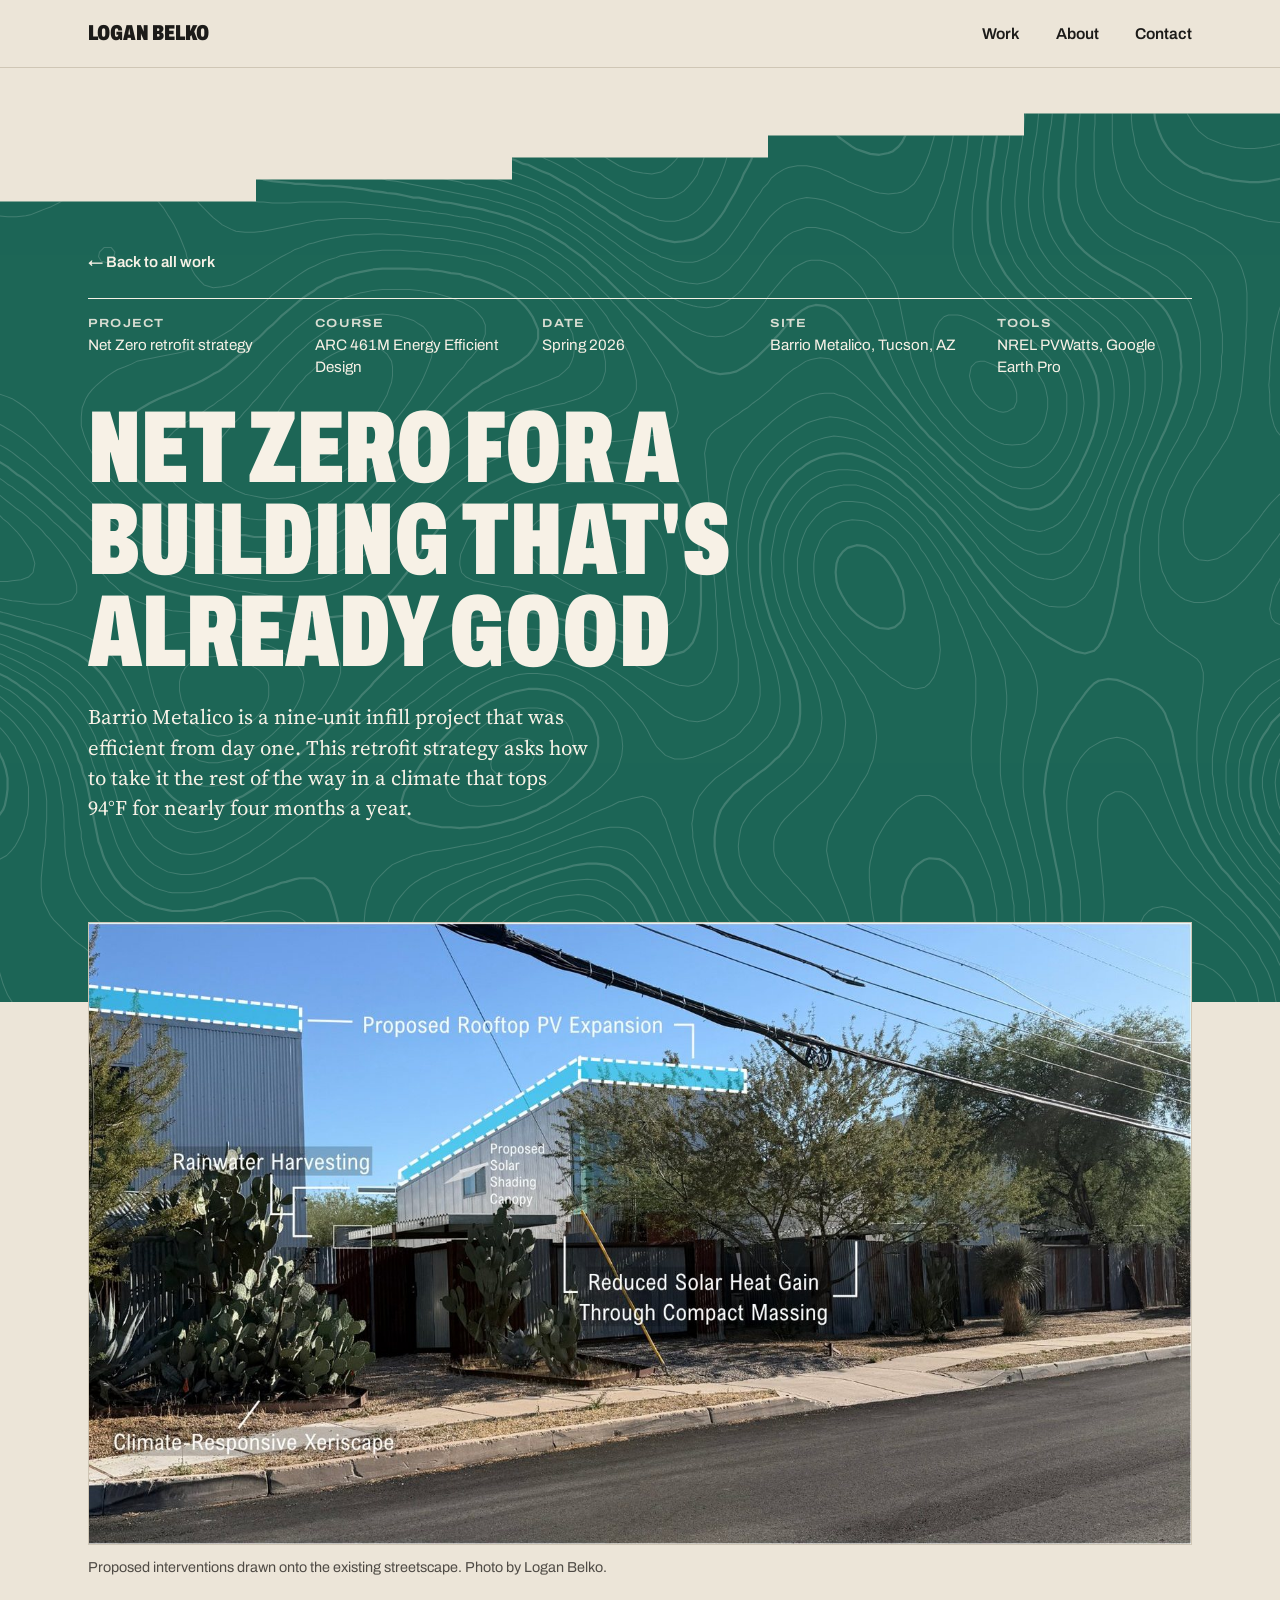
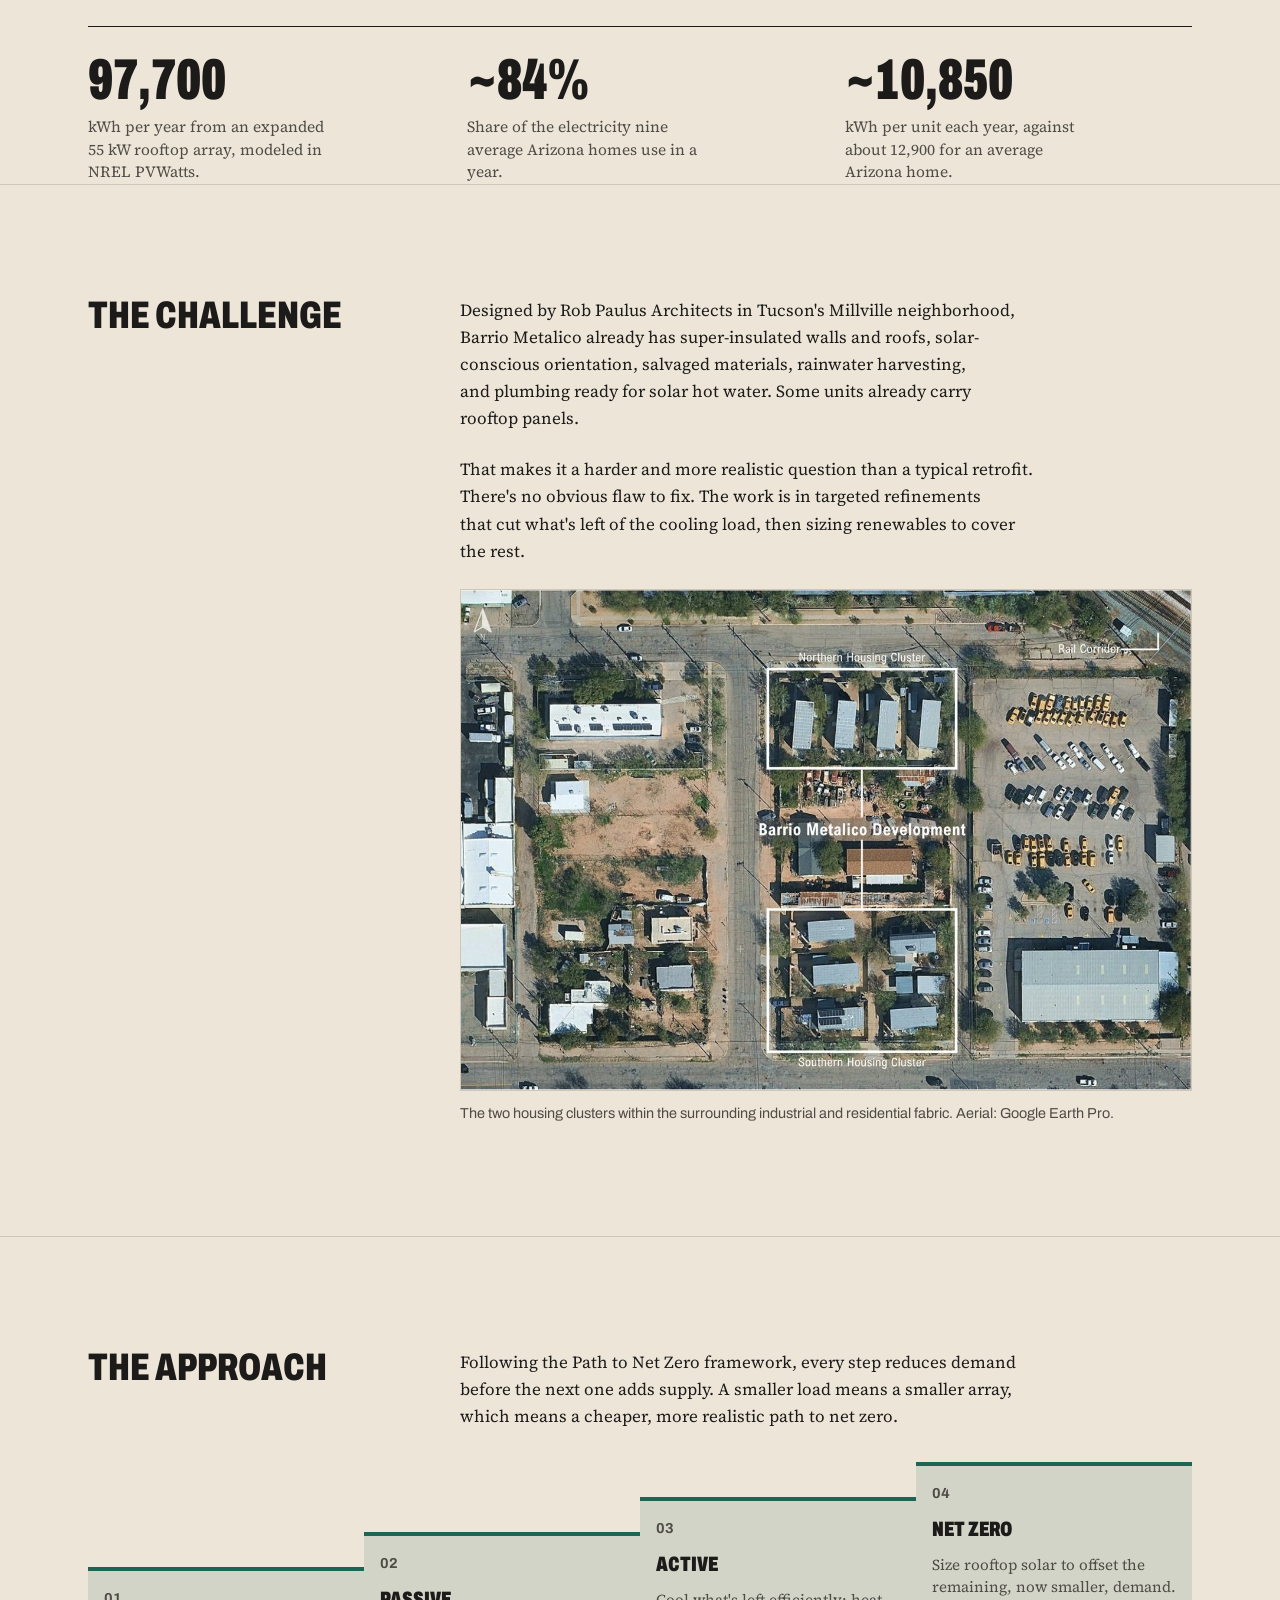
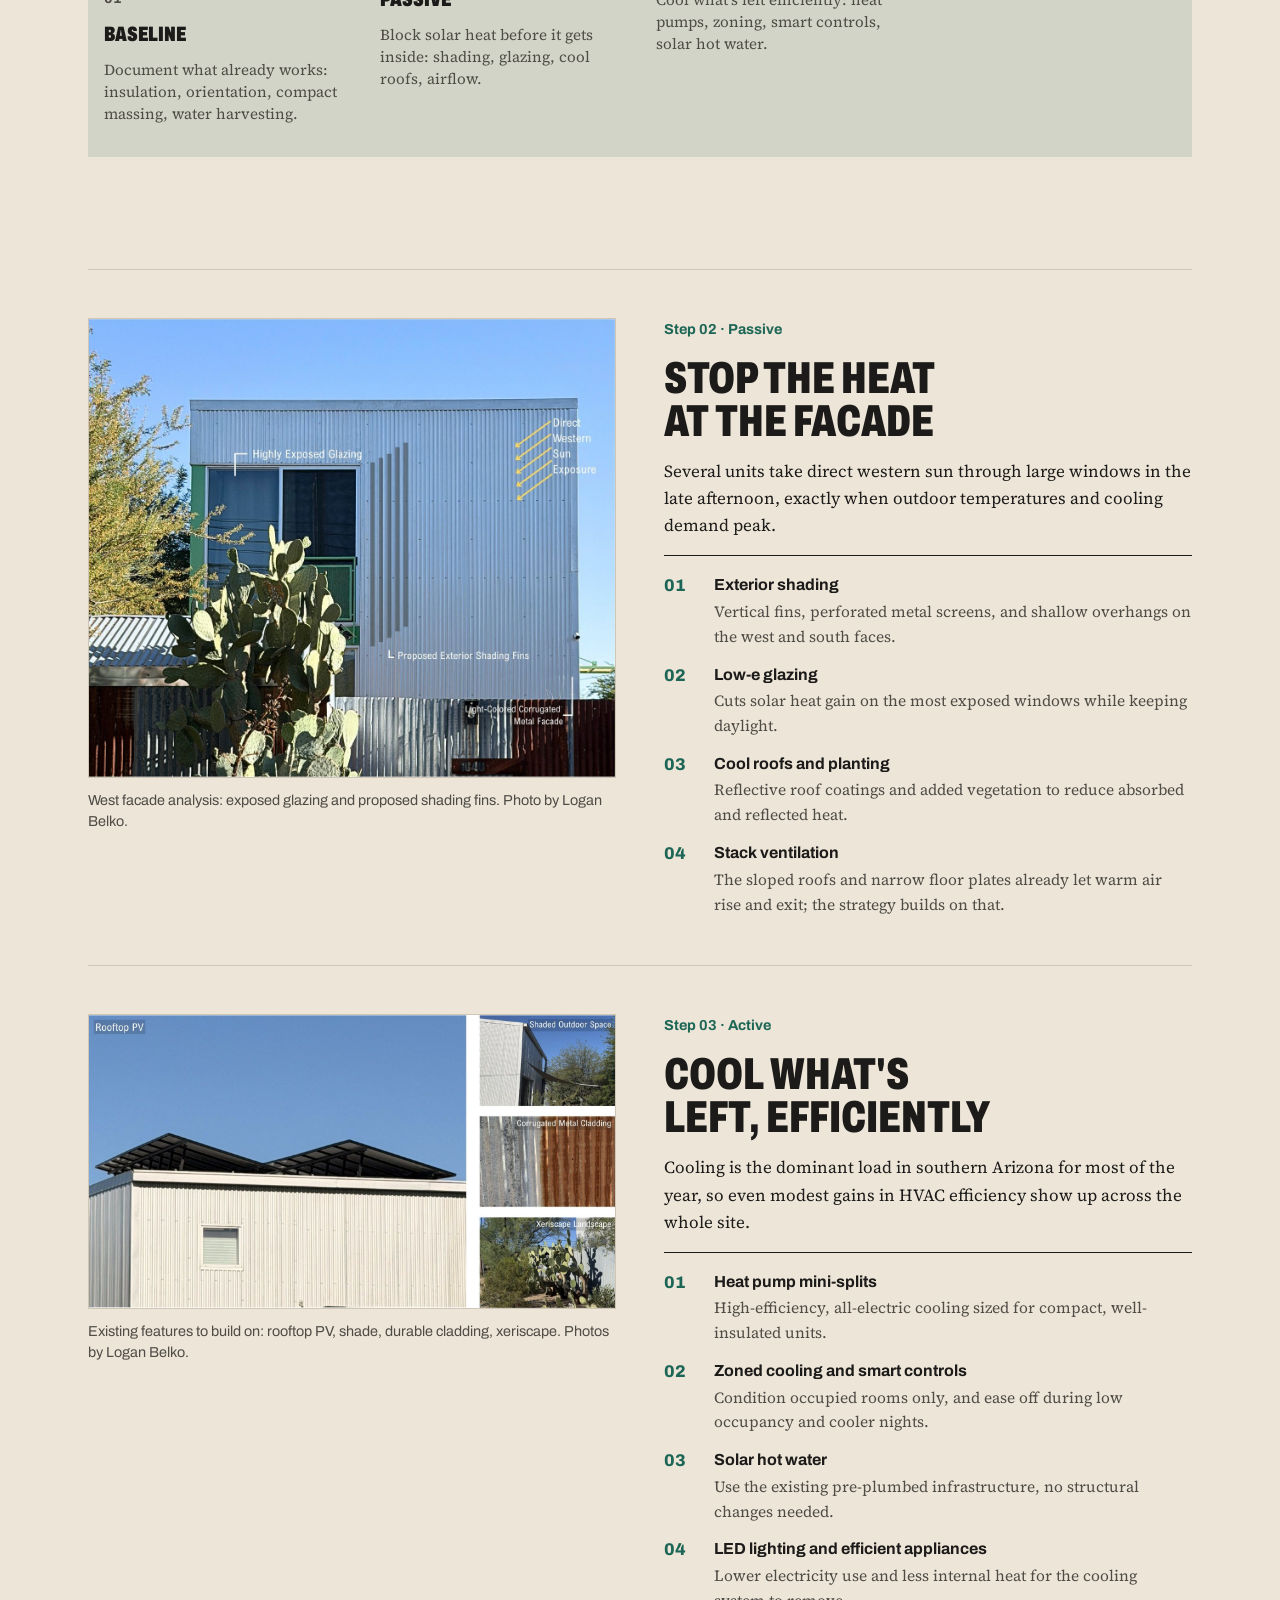
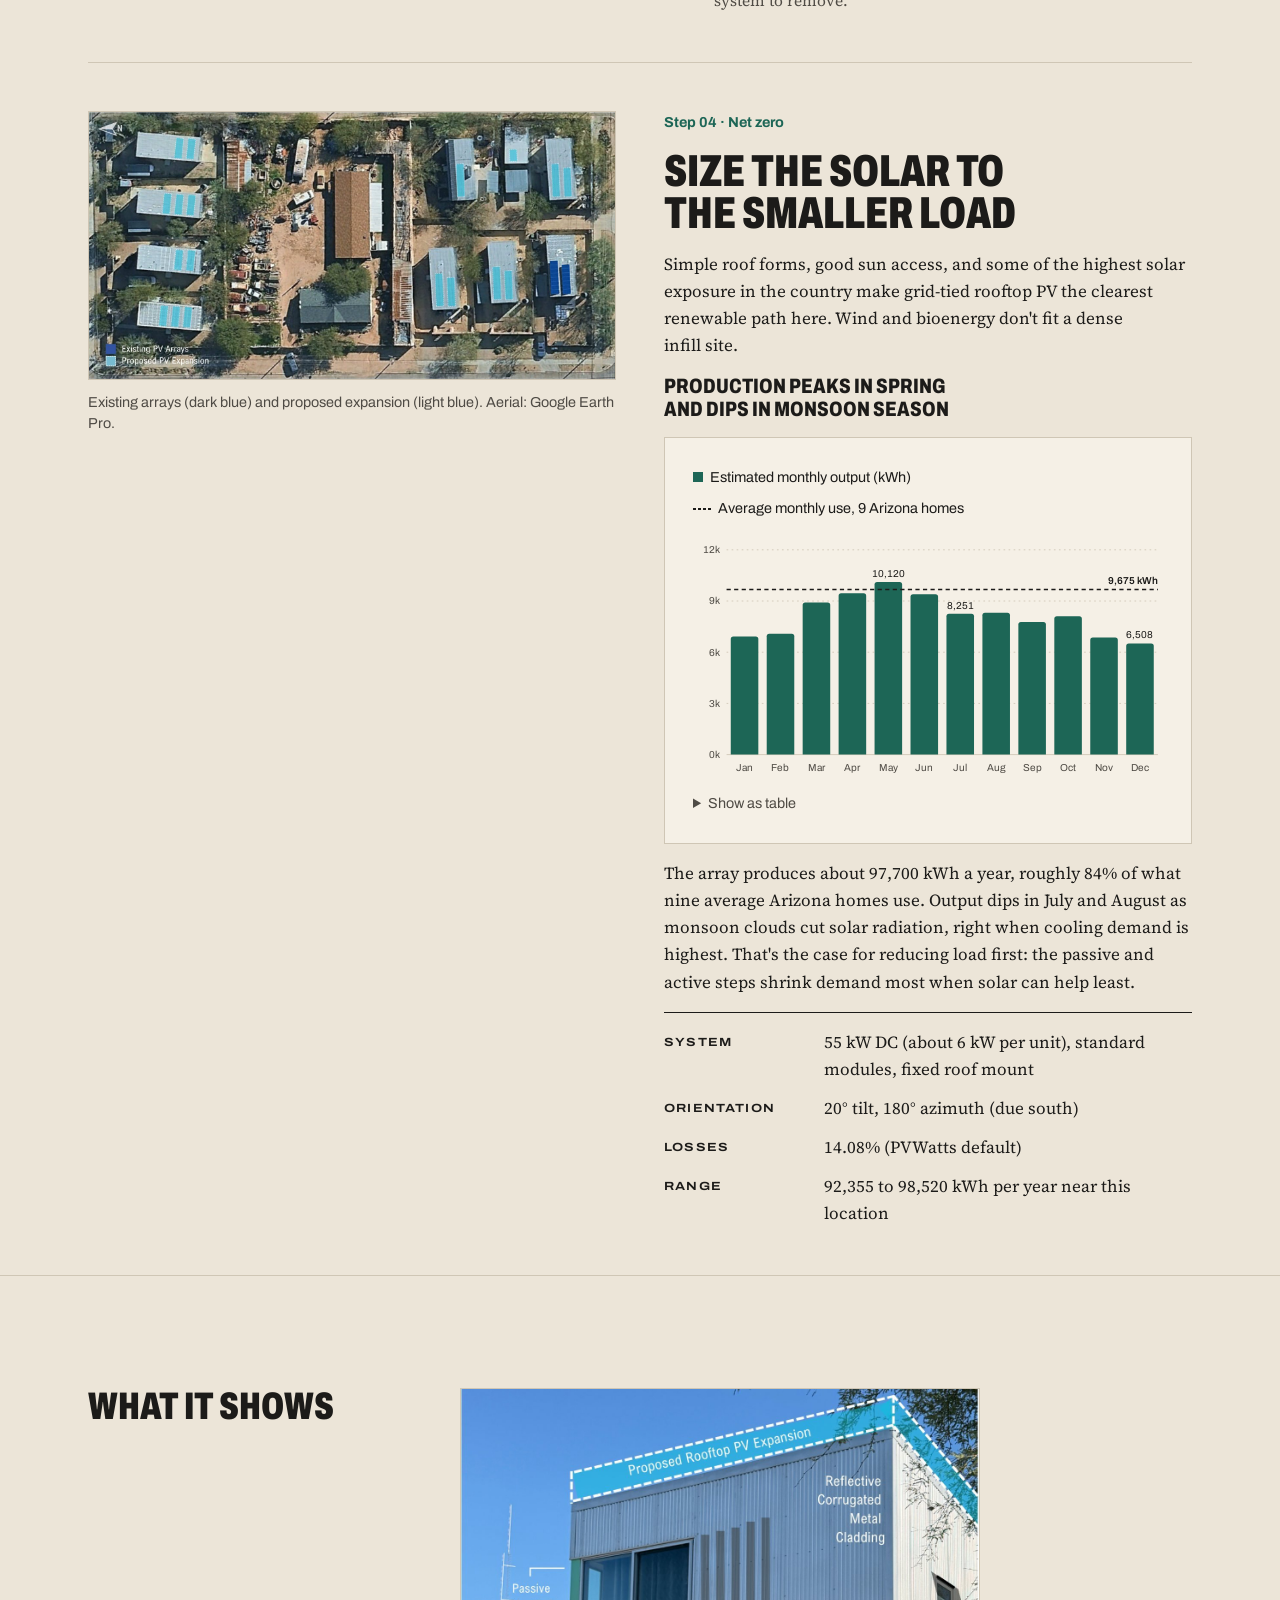
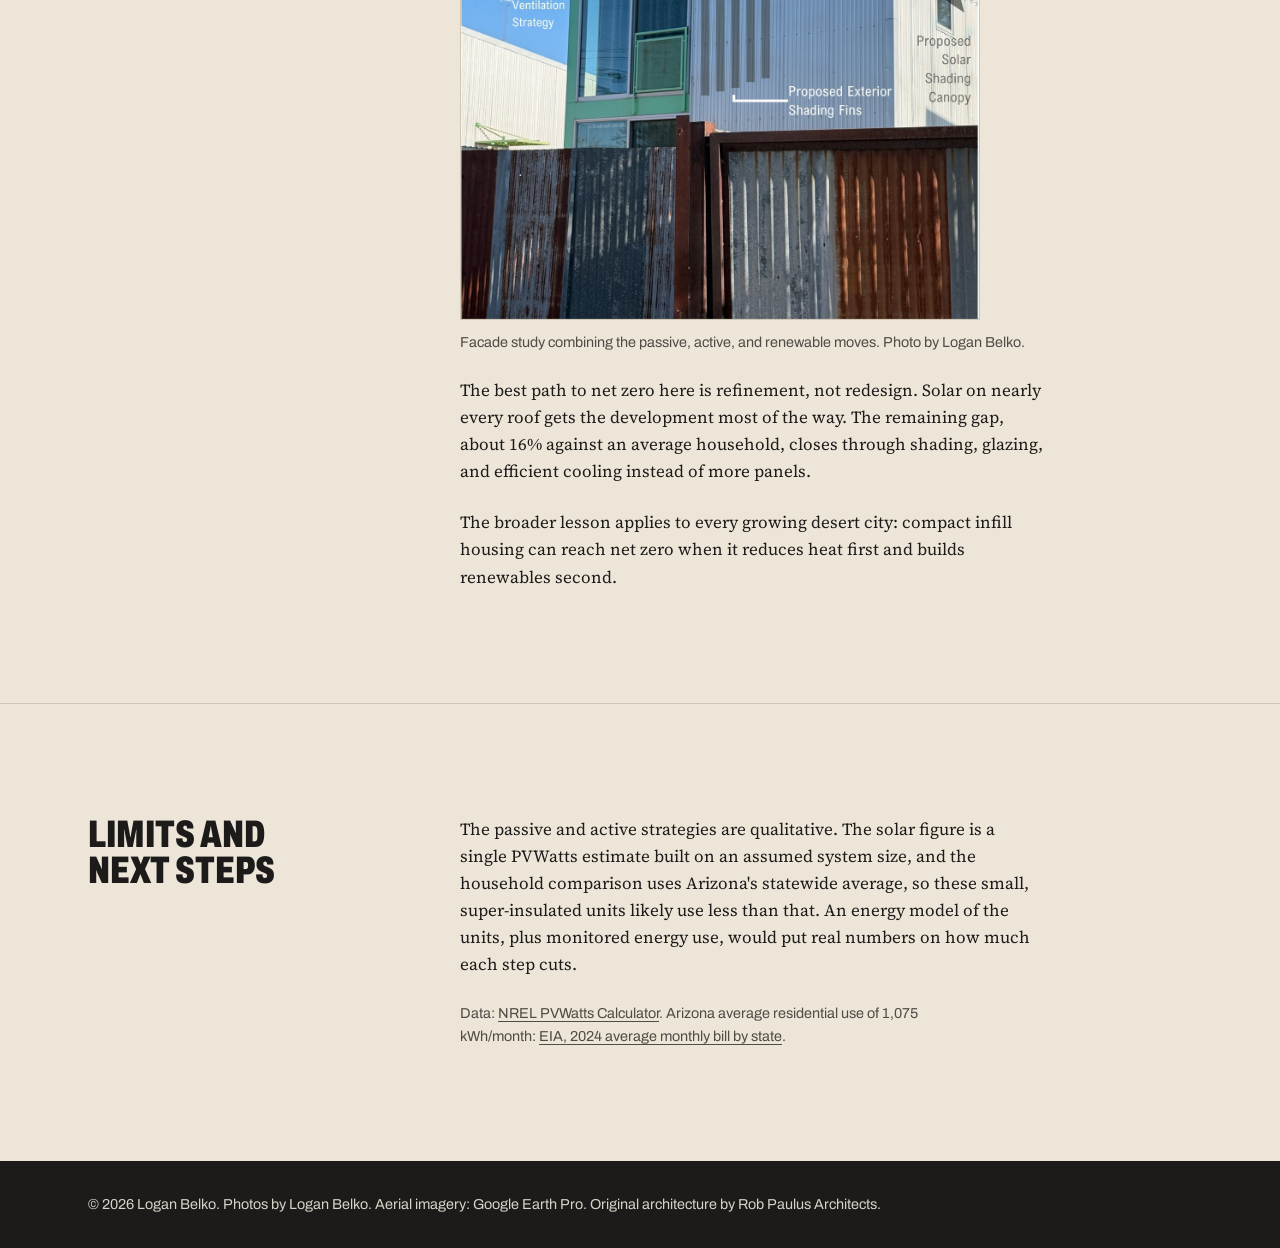
==== commit 1c6f6b9a: "Add files via upload" ====
--- a/barrio.html
+++ b/barrio.html
@@ -24,7 +24,7 @@
 </nav>
 
 <main>
-  <header class="p-hero field rust">
+  <header class="p-hero field pine">
     <div class="wrap">
       <a class="back" href="work.html">Back to all work</a>
       <dl class="tblock">
@@ -40,20 +40,19 @@
   </header>
 
   <div class="wrap">
-    <figure class="poster sheet">
-      <span class="reg tl"></span><span class="reg tr"></span><span class="reg bl"></span><span class="reg br"></span>
-      <img src="assets/img/barrio-streetscape.jpg" width="1600" height="901" style="width:100%" alt="Annotated streetscape photo of Barrio Metalico marking proposed rooftop PV expansion, rainwater harvesting, a solar shading canopy, compact massing, and xeriscape landscaping.">
+    <figure class="poster">
+      <img src="assets/img/barrio-streetscape.jpg" width="1600" height="901" alt="Annotated streetscape photo of Barrio Metalico marking proposed rooftop PV expansion, rainwater harvesting, a solar shading canopy, compact massing, and xeriscape landscaping.">
       <figcaption>Proposed interventions drawn onto the existing streetscape. Photo by Logan Belko.</figcaption>
     </figure>
 
-    <div class="keyfigs" style="margin-top: clamp(32px, 5vw, 56px)">
+    <div class="keyfigs">
       <div><b>97,700</b><span>kWh per year from an expanded 55 kW rooftop array, modeled in NREL PVWatts.</span></div>
       <div><b>~84%</b><span>Share of the electricity nine average Arizona homes use in a year.</span></div>
       <div><b>~10,850</b><span>kWh per unit each year, against about 12,900 for an average Arizona home.</span></div>
     </div>
   </div>
 
-  <section class="p-section" aria-labelledby="ch-h" style="margin-top: clamp(40px, 6vw, 72px)">
+  <section class="p-section" aria-labelledby="ch-h">
     <div class="wrap split">
       <h2 id="ch-h">The challenge</h2>
       <div class="content">
@@ -68,8 +67,8 @@
   </section>
 
   <section class="p-section" aria-labelledby="ap-h">
-    <div class="wrap" style="display:grid; gap: clamp(28px, 4vw, 44px)">
-      <div class="split" style="padding:0">
+    <div class="wrap flow">
+      <div class="split">
         <h2 id="ap-h">The approach</h2>
         <div class="content">
           <p>Following the Path to Net Zero framework, every step reduces demand before the next one adds supply. A smaller load means a smaller array, which means a cheaper, more realistic path to net zero.</p>
@@ -85,7 +84,7 @@
   </section>
 
   <div class="wrap">
-    <section class="layer lay-rust" aria-labelledby="ps-h">
+    <section class="layer lay-pine" aria-labelledby="ps-h">
       <div class="figs">
         <figure>
           <img src="assets/img/barrio-west-facade.jpg" width="1237" height="1077" alt="West facade of a Barrio Metalico unit with arrows showing direct afternoon sun on exposed glazing and proposed vertical shading fins.">
@@ -96,7 +95,7 @@
         <span class="idx">Step 02 · Passive</span>
         <h2 id="ps-h">Stop the heat at the facade</h2>
         <p>Several units take direct western sun through large windows in the late afternoon, exactly when outdoor temperatures and cooling demand peak.</p>
-        <ol class="steps" style="--c: var(--rust)">
+        <ol class="steps" style="--c: var(--pine)">
           <li><b>Exterior shading</b><span>Vertical fins, perforated metal screens, and shallow overhangs on the west and south faces.</span></li>
           <li><b>Low-e glazing</b><span>Cuts solar heat gain on the most exposed windows while keeping daylight.</span></li>
           <li><b>Cool roofs and planting</b><span>Reflective roof coatings and added vegetation to reduce absorbed and reflected heat.</span></li>
@@ -105,7 +104,7 @@
       </div>
     </section>
 
-    <section class="layer lay-rust" aria-labelledby="ac-h">
+    <section class="layer lay-pine" aria-labelledby="ac-h">
       <div class="figs">
         <figure>
           <img src="assets/img/barrio-features.jpg" width="1600" height="890" alt="Existing rooftop solar panels on a Barrio Metalico unit, with detail photos of a shaded outdoor space, corrugated metal cladding, and xeriscape landscaping.">
@@ -116,7 +115,7 @@
         <span class="idx">Step 03 · Active</span>
         <h2 id="ac-h">Cool what's left, efficiently</h2>
         <p>Cooling is the dominant load in southern Arizona for most of the year, so even modest gains in HVAC efficiency show up across the whole site.</p>
-        <ol class="steps" style="--c: var(--rust)">
+        <ol class="steps" style="--c: var(--pine)">
           <li><b>Heat pump mini-splits</b><span>High-efficiency, all-electric cooling sized for compact, well-insulated units.</span></li>
           <li><b>Zoned cooling and smart controls</b><span>Condition occupied rooms only, and ease off during low occupancy and cooler nights.</span></li>
           <li><b>Solar hot water</b><span>Use the existing pre-plumbed infrastructure, no structural changes needed.</span></li>
@@ -125,7 +124,7 @@
       </div>
     </section>
 
-    <section class="layer lay-rust" aria-labelledby="nz-h">
+    <section class="layer lay-pine" aria-labelledby="nz-h">
       <div class="figs">
         <figure>
           <img src="assets/img/barrio-pv-aerial.jpg" width="1600" height="813" alt="Aerial of Barrio Metalico with existing PV arrays in dark blue and proposed PV expansion areas in light blue on nearly every roof.">
@@ -140,7 +139,7 @@
           <h3>Production peaks in spring and dips in monsoon season</h3>
           <div class="chart-card">
             <div class="legend" aria-hidden="true">
-              <span><i style="background: var(--rust); border-radius: 0"></i>Estimated monthly output (kWh)</span>
+              <span><i style="background: var(--pine); border-radius: 0"></i>Estimated monthly output (kWh)</span>
               <span><i style="background: transparent; border: 1.5px dashed var(--ink); border-radius: 0; height: 0; width: 18px; vertical-align: middle"></i>Average monthly use, 9 Arizona homes</span>
             </div>
             <div class="chart-wrap" id="pvchart" role="img" aria-label="Bar chart of estimated monthly PV output from 6,508 kWh in December to a peak of 10,120 kWh in May, against an average monthly use of 9,675 kWh for nine Arizona homes."></div>
@@ -188,7 +187,7 @@
   </section>
 </main>
 
-<footer class="field down"><div class="wrap"><span>© 2026 Logan Belko. Photos by Logan Belko. Aerial imagery: Google Earth Pro. Original architecture by Rob Paulus Architects.</span></div></footer>
+<footer><div class="wrap"><span>© 2026 Logan Belko. Photos by Logan Belko. Aerial imagery: Google Earth Pro. Original architecture by Rob Paulus Architects.</span></div></footer>
 
 <script>
 (function () {
--- a/assets/site.css
+++ b/assets/site.css
@@ -1,389 +1,394 @@
-/* Layout concept: a stack of printed poster sheets. Each area of work owns a
-   solid field of color, and every edge between sections is cut as a staircase,
-   the shape of "act in stages." Contour lines texture the fields, translucent
-   blocks step out from behind photos, and hatching is kept for data only. */
+/* =========================================================================
+   Logan Belko — site styles
+
+   Concept: printed poster sheets. Each area of work owns one solid color
+   field, and the edge where a field begins is cut as a staircase, the shape
+   of "act in stages." Contour lines are the only texture, and only on
+   full-width fields. Everything else is flat paper, ink, and space.
+
+   1. Tokens    2. Base    3. Primitives    4. Site chrome
+   5. Home      6. Case studies    7. Work index    8. Page-specific
+   ========================================================================= */
+
+/* ---------- 1. Tokens ---------- */
+/* Color system. Bone paper and charcoal ink are the neutrals. The three area
+   colors share one lightness and one intensity (OKLCH L .46, C .075), so any
+   one can stand alone and all three sit together without one shouting:
+     pine   (hue 175) sustainability, and the site's main accent
+     moss   (hue 125) environmental
+     harbor (hue 245) GIS
+   maroon is the contrast color: reserved for data that runs against the grain
+   (unmet demand, weak correlations) and for a future fourth area. */
 :root {
-  --paper: #ECE5D8;      /* bone / sandstone paper */
-  --sheet: #F5F0E6;      /* lighter sheet */
-  --surface: var(--sheet);
-  --ink: #1B2530;        /* slate ink */
-  --muted: #5B6168;
-  --line: #CFC6B5;
-  --rust: #A84C26;       /* sustainability: oxidized metal */
-  --sage: #536645;       /* environmental: creosote */
-  --sky: #1F6CA6;        /* GIS: Tucson sky */
-  --rust-l: #F0B48C;     /* light tints, for type printed on a field */
-  --sage-l: #CAD9B4;
-  --sky-l: #AFD0EC;
-  --on-field: #F5EEE2;   /* type printed on a color field */
-  --peach: #F0B48C;      /* the 10% accent, used sparingly */
-  --deep: #1B2530;       /* contact, verdict and footer fields */
-  --shadow: #1B2530;     /* hard offset shadow */
-  --tint: 13%;           /* stair step fill strength */
-  --lift: 0%;            /* how much colored text lightens toward ink (dark mode) */
-  --topo: .17;           /* contour line strength on color fields */
-
+  --paper: #ECE5D8;          /* page */
+  --surface: #F5F0E6;        /* cards, charts */
+  --ink: #1C1B19;            /* text */
+  --muted: #4F4B45;          /* secondary text, 6.5:1 on paper */
+  --line: #CFC6B5;           /* rules */
+  --pine: #1D6656;
+  --moss: #4E5F2F;
+  --harbor: #315C7F;
+  --maroon: #74363F;
+  --accent: var(--pine);     /* links, primary buttons */
+  --accent-text: var(--pine);/* accent used as text on the page */
+  --charcoal: #1C1B19;       /* fixed dark, for text on light fills in either mode */
+  --deep: #1C1B19;           /* dark fields: contact, verdicts, footer */
+  --on-field: #F7F1E6;       /* text printed on any color field */
+  --on-field-2: rgba(247, 241, 230, .86);
+  --pine-l: #87C7B5; --moss-l: #ADC08F; --harbor-l: #92BDE2; --maroon-l: #E1A6AB; /* light tints of the same hues */
+  --tint: 13%;               /* how strongly a colored panel tints the paper */
+  --lift: 0%;                /* lightens colored text toward ink in dark mode */
+  --topo: .16;               /* contour line strength */
+
+  /* type */
   --display: "Archivo", "Helvetica Neue", Arial, sans-serif;
   --body: "Source Serif 4", Georgia, "Times New Roman", serif;
-
-  --step--1: .84rem;
-  --step-0: 1.06rem;
-  --step-1: 1.33rem;
-  --step-2: 1.9rem;
-  --step-3: clamp(2.2rem, 4.8vw, 3.6rem);
-  --step-4: clamp(3rem, 8.5vw, 7.2rem);
-
-  --s: clamp(14px, 2vw, 26px);   /* one stair riser */
+  --fs-xs: .74rem;           /* labels, meta */
+  --fs-sm: .9rem;            /* captions, notes */
+  --fs-base: 1.06rem;        /* body */
+  --fs-lg: 1.3rem;           /* lede, sub */
+  --fs-xl: 1.8rem;
+  --fs-2xl: clamp(2rem, 4.2vw, 3.2rem);   /* section heads */
+  --fs-3xl: clamp(2.8rem, 8vw, 6.6rem);   /* page and field heads */
+
+  /* space */
+  --sp-1: 4px; --sp-2: 8px; --sp-3: 12px; --sp-4: 16px; --sp-5: 24px;
+  --sp-6: 32px; --sp-7: 48px; --sp-8: clamp(64px, 9vw, 112px);
   --gutter: clamp(16px, 4vw, 48px);
-  --max: 1240px;
+  --max: 1200px;
+
+  /* shape: square corners everywhere, so inner and outer radii always agree */
+  --r: 0;
+  --s: clamp(12px, 1.8vw, 22px);   /* one stair riser */
+
   color-scheme: light;
 }
+/* dark: charcoal paper, bone ink. Fields keep their colors; colored text switches to the light tints. */
 @media (prefers-color-scheme: dark) {
   :root:not([data-theme="light"]) {
-    --paper: #151B21; --sheet: #1F2830; --ink: #F1EADD; --muted: #B9BFC5; --line: #4C5966;
-    --rust: #B4562E; --sage: #5E7350; --sky: #2474B0; --on-field: #F7F1E6; --peach: #F2B990;
-    --deep: #2A3644; --shadow: #F1EADD; --tint: 26%; --lift: 45%; --topo: .13; color-scheme: dark;
+    --paper: #1A1917; --surface: #24221F; --ink: #ECE5D8; --muted: #B3ADA3; --line: #3A3834;
+    --accent-text: var(--pine-l); --deep: #2A2825;
+    --tint: 22%; --lift: 55%; --topo: .12; color-scheme: dark;
   }
 }
 :root[data-theme="dark"] {
-  --paper: #151B21; --sheet: #1F2830; --ink: #F1EADD; --muted: #B9BFC5; --line: #4C5966;
-  --rust: #B4562E; --sage: #5E7350; --sky: #2474B0; --on-field: #F7F1E6; --peach: #F2B990;
-  --deep: #2A3644; --shadow: #F1EADD; --tint: 26%; --lift: 45%; --topo: .13; color-scheme: dark;
-}
-
+  --paper: #1A1917; --surface: #24221F; --ink: #ECE5D8; --muted: #B3ADA3; --line: #3A3834;
+  --accent-text: var(--pine-l); --deep: #2A2825;
+  --tint: 22%; --lift: 55%; --topo: .12; color-scheme: dark;
+}
+
+/* ---------- 2. Base ---------- */
 *, *::before, *::after { box-sizing: border-box; }
 html { scroll-behavior: smooth; }
-body { margin: 0; background: var(--paper); color: var(--ink); font-family: var(--body); font-size: var(--step-0); line-height: 1.6; -webkit-font-smoothing: antialiased; overflow-x: hidden; }
+body { margin: 0; background: var(--paper); color: var(--ink); font-family: var(--body); font-size: var(--fs-base); line-height: 1.6; -webkit-font-smoothing: antialiased; overflow-x: hidden; }
 img { max-width: 100%; display: block; height: auto; }
 a { color: inherit; text-underline-offset: .22em; text-decoration-thickness: 1px; }
-:focus-visible { outline: 2px solid var(--sky); outline-offset: 3px; }
+:focus-visible { outline: 2px solid var(--harbor); outline-offset: 3px; }
+p { margin: 0; max-width: 65ch; text-wrap: pretty; }
+h1, h2, h3 { margin: 0; font-family: var(--display); text-transform: uppercase; line-height: .95; text-wrap: balance; letter-spacing: 0; }
+h1 { font-size: var(--fs-3xl); font-weight: 900; font-stretch: 62%; line-height: .9; }
+h2 { font-size: var(--fs-2xl); font-weight: 850; font-stretch: 70%; }
+h3 { font-size: 1.3rem; font-weight: 800; font-stretch: 78%; line-height: 1.1; }
 .vh { position: absolute !important; width: 1px; height: 1px; overflow: hidden; clip: rect(0 0 0 0); white-space: nowrap; }
-p { margin: 0; max-width: 65ch; }
-h1, h2, h3 { margin: 0; font-family: var(--display); text-transform: uppercase; line-height: .94; text-wrap: balance; letter-spacing: 0; }
-h2 { font-size: var(--step-3); font-weight: 850; font-stretch: 72%; }
-h3 { font-size: 1.15rem; font-weight: 800; font-stretch: 85%; line-height: 1.15; letter-spacing: .02em; }
-.small { font-size: var(--step--1); color: var(--muted); }
-
+.num, .stat b, .keyfigs b, .data, .hbars span, .timeline b, .tblock dd, .meta, .contact dd { font-variant-numeric: tabular-nums; }
+
+/* ---------- 3. Primitives ---------- */
 .wrap { max-width: var(--max); margin-inline: auto;
   padding-left: max(var(--gutter), env(safe-area-inset-left, 0px));
   padding-right: max(var(--gutter), env(safe-area-inset-right, 0px)); }
-
-/* wide, small labels vs. condensed, huge headings: the type contrast */
-.lbl, .tblock dt { font-family: var(--display); font-stretch: 125%; font-weight: 650; font-size: .68rem; letter-spacing: .14em; text-transform: uppercase; }
-.mega { font-stretch: 62%; font-weight: 900; font-size: clamp(3.2rem, 10.5vw, 9rem); letter-spacing: -.005em; }
-
-/* ---------- stairs: the one shape ---------- */
-/* a field whose top edge climbs in five risers, left to right */
+.flow { display: grid; gap: var(--sp-6); }
+.flow-sm { display: grid; gap: var(--sp-3); }
+
+/* the utility label: small, wide, uppercase. Used only for data labels and meta. */
+.lbl, .tblock dt, .spec dt, .layer .reads dt, .meta, .data thead th, .hgroup, .tab {
+  font-family: var(--display); font-stretch: 118%; font-weight: 650; font-size: var(--fs-xs); letter-spacing: .1em; text-transform: uppercase; }
+.mega { font-size: var(--fs-3xl); font-weight: 900; font-stretch: 62%; line-height: .9; }
+.small, figcaption { font-family: var(--display); font-size: var(--fs-sm); color: var(--muted); line-height: 1.45; }
+
+/* buttons: one primary, then plain links */
+.actions { display: flex; flex-wrap: wrap; align-items: center; gap: var(--sp-3) var(--sp-5); }
+.btn { font-family: var(--display); font-weight: 700; font-size: 1rem; text-decoration: none; line-height: 1;
+  padding: 15px 22px; border-radius: var(--r); background: var(--accent); color: var(--on-field);
+  display: inline-flex; align-items: center; gap: var(--sp-3); transition: background .2s; }
+.btn:hover { background: var(--ink); color: var(--paper); }
+.btn.ghost { background: none; color: var(--ink); padding: 15px 0; text-decoration: underline; text-decoration-color: var(--line); }
+.btn.ghost:hover { text-decoration-color: currentColor; }
+.field .btn { background: var(--on-field); color: var(--charcoal); }
+.field .btn:hover { background: var(--charcoal); color: var(--on-field); }
+.field .btn.ghost { background: none; color: var(--on-field); text-decoration-color: var(--on-field-2); }
+.btn .arr { display: inline-block; transition: transform .2s; }
+.btn:hover .arr { transform: translateX(3px); }
+
+/* the field: a full-width color band whose top edge climbs in five risers */
 .field { position: relative; isolation: isolate; color: var(--on-field); }
 .field::before, .field::after { content: ""; position: absolute; inset: 0; z-index: -1; pointer-events: none;
   clip-path: polygon(0 calc(var(--s) * 5), 20% calc(var(--s) * 5), 20% calc(var(--s) * 4), 40% calc(var(--s) * 4), 40% calc(var(--s) * 3), 60% calc(var(--s) * 3), 60% calc(var(--s) * 2), 80% calc(var(--s) * 2), 80% var(--s), 100% var(--s), 100% 100%, 0 100%); }
 .field::before { background: var(--c); }
 .field::after { opacity: var(--topo); background: url("img/contours.svg") var(--topo-pos, center) / cover no-repeat; }
-.field.down::before, .field.down::after { /* mirrored: descends left to right */
+.field.down::before, .field.down::after {
   clip-path: polygon(0 var(--s), 20% var(--s), 20% calc(var(--s) * 2), 40% calc(var(--s) * 2), 40% calc(var(--s) * 3), 60% calc(var(--s) * 3), 60% calc(var(--s) * 4), 80% calc(var(--s) * 4), 80% calc(var(--s) * 5), 100% calc(var(--s) * 5), 100% 100%, 0 100%); }
-.rust { --c: var(--rust); } .sage { --c: var(--sage); } .sky { --c: var(--sky); } .ink { --c: var(--deep); }
-
-/* ---------- buttons ---------- */
-.actions { display: flex; flex-wrap: wrap; gap: 10px; }
-.btn { font-family: var(--display); font-stretch: 112%; font-weight: 700; font-size: .74rem; letter-spacing: .12em; text-transform: uppercase; text-decoration: none;
-  padding: 13px 18px; border: 1.5px solid var(--ink); background: var(--ink); color: var(--paper); display: inline-flex; align-items: center; gap: 10px; transition: background .2s, color .2s, border-color .2s; }
-.btn:hover { background: var(--rust); border-color: var(--rust); color: var(--on-field); }
-.btn.ghost { background: transparent; color: var(--ink); }
-.btn.ghost:hover { background: var(--ink); border-color: var(--ink); color: var(--paper); }
-.field .btn { background: var(--on-field); color: var(--c); border-color: var(--on-field); }
-.field .btn.ghost { background: transparent; color: var(--on-field); }
-.field .btn.ghost:hover { background: var(--on-field); color: var(--c); }
-.btn .arr { display: inline-block; transition: transform .2s; }
-.btn:hover .arr { transform: translateX(3px); }
-
-/* ---------- nav ---------- */
-.nav { position: sticky; top: env(safe-area-inset-top, 0px); z-index: 20; background: var(--paper); border-bottom: 1.5px solid var(--ink); }
-.nav .wrap { display: flex; justify-content: space-between; align-items: center; padding-block: 14px; gap: 16px; }
-.nav .name { font-family: var(--display); font-weight: 900; font-stretch: 70%; font-size: 1.35rem; text-transform: uppercase; text-decoration: none; letter-spacing: .01em; transition: opacity .3s, transform .3s; }
-.nav.at-top .name { opacity: 0; transform: translateY(-4px); pointer-events: none; }
-.nav ul { list-style: none; margin: 0; padding: 0; display: flex; gap: clamp(14px, 3vw, 34px); font-family: var(--display); font-stretch: 125%; font-weight: 650; font-size: .68rem; letter-spacing: .14em; text-transform: uppercase; }
+.pine { --c: var(--pine); } .moss { --c: var(--moss); } .harbor { --c: var(--harbor); } .ink { --c: var(--deep); }
+
+/* title block: label over value, separated by space rather than rules */
+.tblock { margin: 0; display: grid; grid-template-columns: repeat(auto-fit, minmax(min(100%, 160px), 1fr)); gap: var(--sp-4) var(--sp-6);
+  padding-top: var(--sp-4); border-top: 1.5px solid currentColor; font-family: var(--display); font-size: .95rem; line-height: 1.4; }
+.tblock div { min-width: 0; }
+.tblock dt { margin-bottom: var(--sp-1); color: var(--muted); }
+.tblock dd { margin: 0; }
+
+/* ---------- 4. Site chrome ---------- */
+.nav { position: sticky; top: env(safe-area-inset-top, 0px); z-index: 20; background: var(--paper); border-bottom: 1px solid var(--line); }
+body::before { content: ""; position: fixed; inset: 0 0 auto; height: env(safe-area-inset-top, 0px); z-index: 21; background: var(--paper); }
+.nav .wrap { display: flex; justify-content: space-between; align-items: center; padding-block: var(--sp-4); gap: var(--sp-4); }
+.nav .name { font-family: var(--display); font-weight: 900; font-stretch: 70%; font-size: 1.35rem; text-transform: uppercase; text-decoration: none; transition: opacity .3s; }
+.nav.at-top .name { opacity: 0; pointer-events: none; }
+.nav ul { list-style: none; margin: 0; padding: 0; display: flex; gap: clamp(18px, 3vw, 36px); font-family: var(--display); font-weight: 600; font-size: .98rem; }
 .nav ul a { text-decoration: none; }
-.nav ul a:hover, .nav ul a[aria-current="page"] { color: var(--rust); }
-
-/* ---------- title block: small label over value, like a drawing sheet ---------- */
-.tblock { margin: 0; display: grid; grid-template-columns: repeat(auto-fit, minmax(min(100%, 150px), 1fr)); border-top: 1.5px solid currentColor; font-family: var(--display); font-size: .9rem; line-height: 1.35; }
-.tblock div { padding: 10px 14px 12px 0; min-width: 0; }
-.tblock div + div { padding-left: 14px; border-left: 1px solid var(--line); }
-.tblock dt { margin-bottom: 4px; color: var(--muted); }
-.tblock dd { margin: 0; }
-
-/* registration marks */
-.reg { position: absolute; width: 22px; height: 22px; z-index: 2; pointer-events: none; }
-.reg::before, .reg::after { content: ""; position: absolute; background: var(--ink); }
-.reg::before { left: 50%; top: 0; bottom: 0; width: 1.5px; transform: translateX(-50%); }
-.reg::after { top: 50%; left: 0; right: 0; height: 1.5px; transform: translateY(-50%); }
-.reg.tl { left: -11px; top: -11px; } .reg.tr { right: -11px; top: -11px; }
-
-/* ---------- home: hero ---------- */
-.hero { padding-block: clamp(22px, 4vw, 44px) clamp(48px, 7vw, 88px); }
-.hero .wrap { display: grid; gap: clamp(18px, 3vw, 30px); }
+.nav ul a:hover, .nav ul a[aria-current="page"] { color: var(--accent-text); }
+
+footer { background: var(--deep); color: var(--on-field-2); font-family: var(--display); font-size: var(--fs-sm); }
+footer .wrap { padding-block: var(--sp-6); display: flex; justify-content: space-between; flex-wrap: wrap; gap: var(--sp-3); }
+footer a { color: inherit; }
+.back { font-family: var(--display); font-weight: 600; font-size: .95rem; text-decoration: none; justify-self: start; }
+.back::before { content: "← "; }
+.back:hover { text-decoration: underline; }
+
+/* ---------- 5. Home ---------- */
+.hero { padding-block: var(--sp-6) var(--sp-8); }
+.hero .wrap { display: grid; gap: var(--sp-5); }
 .hero .tblock { grid-template-columns: minmax(0, .7fr) minmax(0, 1.2fr) minmax(0, 1.2fr); }
-@media (max-width: 760px) { .hero .tblock { grid-template-columns: minmax(0, 1fr); } .hero .tblock div + div { padding-left: 0; border-left: 0; border-top: 1px solid var(--line); } }
-.stage { margin: 0; position: relative; }
+@media (max-width: 760px) { .hero .tblock { grid-template-columns: minmax(0, 1fr); } }
+.stage { margin: 0; display: grid; gap: var(--sp-3); }
 .hero-svg { display: block; width: 100%; height: auto; }
 .hero-svg .paper { fill: var(--paper); }
 .hero-svg text { font-family: var(--display); font-weight: 900; font-stretch: 100%; }
-.stage figcaption { margin-top: 10px; color: var(--muted); }
-.side { position: absolute; right: calc(-1 * clamp(10px, 2.6vw, 34px)); top: 50%; transform: translate(50%, -50%) rotate(90deg); white-space: nowrap; color: var(--muted); }
-@media (max-width: 900px) { .side { display: none; } }
-.hero-foot { display: grid; grid-template-columns: minmax(0, 1.2fr) auto; gap: 24px clamp(24px, 5vw, 64px); align-items: end; }
-.lede { font-size: clamp(1.25rem, 2.3vw, 1.7rem); line-height: 1.38; max-width: 30ch; font-style: italic; }
-.lede b { font-style: normal; font-weight: 600; color: color-mix(in srgb, var(--rust), var(--ink) var(--lift)); }
+.hero-foot { display: grid; grid-template-columns: minmax(0, 1fr) auto; gap: var(--sp-5) var(--sp-7); align-items: end; margin-top: var(--sp-3); }
+.lede { font-size: clamp(1.3rem, 2.3vw, 1.7rem); line-height: 1.4; max-width: 32ch; }
+.lede b { font-weight: 600; color: var(--accent-text); }
 @media (max-width: 760px) { .hero-foot { grid-template-columns: 1fr; } }
 
-/* ---------- home: featured (rust field) ---------- */
-.feat { padding-block: calc(var(--s) * 5 + clamp(44px, 6vw, 80px)) clamp(64px, 9vw, 120px); }
-.feat .wrap { display: grid; grid-template-columns: minmax(0, 1.25fr) minmax(0, 1fr); gap: clamp(28px, 5vw, 72px); align-items: start; }
-.feat figure { margin: 0; margin-top: calc(-1 * (var(--s) * 5 + clamp(80px, 10vw, 140px))); }
-.feat figure img { border: 1.5px solid var(--ink); background: #fff; box-shadow: 14px 14px 0 0 var(--shadow); }
-.feat figure figcaption { margin-top: 22px; color: var(--on-field); opacity: .85; }
-.feat .copy { display: grid; gap: 22px; min-width: 0; }
-.feat .kick { display: flex; gap: 10px 20px; flex-wrap: wrap; }
-.feat .kick span { padding: 6px 10px; border: 1px solid color-mix(in srgb, var(--on-field) 55%, transparent); }
-.feat h2 { font-stretch: 62%; font-weight: 900; font-size: clamp(2.8rem, 6.4vw, 5.6rem); }
-.feat p { font-size: 1.12rem; }
-.stats { display: grid; grid-template-columns: repeat(3, minmax(0, 1fr)); border-top: 1.5px solid var(--on-field); }
-.stat { padding: 14px 14px 4px 0; display: grid; gap: 6px; align-content: start; }
-.stat + .stat { padding-left: 14px; border-left: 1px solid color-mix(in srgb, var(--on-field) 35%, transparent); }
-.stat b { font-family: var(--display); font-stretch: 62%; font-weight: 900; font-size: clamp(2.2rem, 4vw, 3.2rem); line-height: 1; font-variant-numeric: tabular-nums; }
-.stat span { font-size: .9rem; line-height: 1.4; }
-@media (max-width: 860px) {
-  .feat .wrap { grid-template-columns: minmax(0, 1fr); }
-  .feat figure { margin-top: calc(-1 * (var(--s) * 5 + 60px)); }
-  .feat figure img { box-shadow: 8px 8px 0 0 var(--shadow); }
-}
-@media (max-width: 520px) { .stats { grid-template-columns: 1fr; } .stat + .stat { padding-left: 0; border-left: 0; border-top: 1px solid color-mix(in srgb, var(--on-field) 35%, transparent); } }
-
-/* ---------- drafting grid with scale ticks (Areas of Work, Work index) ---------- */
-.drafted { position: relative; isolation: isolate;
-  --grid: color-mix(in srgb, var(--ink) 9%, transparent); --tick: color-mix(in srgb, var(--ink) 45%, transparent); --cell: 64px; }
-.drafted::before, .drafted::after { content: ""; position: absolute; left: 0; right: 0; z-index: -1; pointer-events: none; }
-.drafted::before { top: 28px; bottom: 28px;
-  background: linear-gradient(to right, var(--grid) 1px, transparent 1px) 50% 0 / var(--cell) var(--cell),
-              linear-gradient(to bottom, var(--grid) 1px, transparent 1px) 50% 0 / var(--cell) var(--cell);
-  -webkit-mask-image: linear-gradient(transparent, #000 14%, #000 86%, transparent); mask-image: linear-gradient(transparent, #000 14%, #000 86%, transparent); }
-.drafted::after { top: 18px; bottom: 18px;
-  background:
-    linear-gradient(to right, var(--tick) 1px, transparent 1px) 50% 0 / var(--cell) 9px repeat-x,
-    linear-gradient(to right, var(--tick) 1.5px, transparent 1.5px) 50% 0 / calc(var(--cell) * 4) 18px repeat-x,
-    linear-gradient(to right, var(--tick) 1px, transparent 1px) 50% 100% / var(--cell) 9px repeat-x,
-    linear-gradient(to right, var(--tick) 1.5px, transparent 1.5px) 50% 100% / calc(var(--cell) * 4) 18px repeat-x; }
-@media (max-width: 620px) { .drafted { --cell: 40px; } }
-
-/* ---------- home: areas of work, three color plots ---------- */
-.areas { padding-block: clamp(64px, 9vw, 120px) clamp(72px, 10vw, 130px); }
-.areas .head { display: grid; grid-template-columns: minmax(0, 1.4fr) minmax(0, 1fr); gap: 20px 48px; align-items: end; margin-bottom: clamp(56px, 7vw, 84px); }
+/* featured project on a pine field; the poster rises out of the field's top edge */
+.feat { padding-block: calc(var(--s) * 5 + var(--sp-7)) var(--sp-8); }
+.feat .wrap { display: grid; grid-template-columns: minmax(0, 1.25fr) minmax(0, 1fr); gap: var(--sp-7); align-items: start; }
+.feat figure { margin: 0; margin-top: calc(-1 * (var(--s) * 5 + clamp(64px, 9vw, 120px))); }
+.feat figure img { border: 1px solid var(--line); background: #fff; }
+.feat .copy { display: grid; gap: var(--sp-5); min-width: 0; }
+.feat .eyebrow { color: var(--on-field-2); font-family: var(--display); font-weight: 600; }
+.feat h2 { font-size: clamp(2.6rem, 6vw, 5rem); font-weight: 900; font-stretch: 62%; line-height: .9; }
+.feat p { font-size: 1.1rem; }
+.stats { display: grid; grid-template-columns: repeat(3, minmax(0, 1fr)); gap: var(--sp-5); padding-top: var(--sp-4); border-top: 1.5px solid var(--on-field); }
+.stat { display: grid; gap: var(--sp-2); align-content: start; }
+.stat b { font-family: var(--display); font-stretch: 62%; font-weight: 900; font-size: clamp(2.1rem, 3.8vw, 3rem); line-height: 1; }
+.stat span { font-size: var(--fs-sm); line-height: 1.4; }
+@media (max-width: 860px) { .feat .wrap { grid-template-columns: minmax(0, 1fr); } .feat figure { margin-top: calc(-1 * (var(--s) * 5 + 56px)); } }
+@media (max-width: 520px) { .stats { grid-template-columns: 1fr; } }
+
+/* areas of work: three solid plots, each with a stepped tab naming its area */
+.areas { padding-block: var(--sp-8); }
+.areas .head { display: grid; grid-template-columns: minmax(0, 1.4fr) minmax(0, 1fr); gap: var(--sp-4) var(--sp-7); align-items: end; margin-bottom: calc(var(--sp-7) + var(--sp-5)); }
 .areas .head p { color: var(--muted); max-width: 40ch; }
 @media (max-width: 760px) { .areas .head { grid-template-columns: 1fr; } }
-.plots { display: grid; grid-template-columns: minmax(0, 1.25fr) minmax(0, 1fr); grid-template-rows: auto auto; gap: clamp(56px, 6vw, 70px) clamp(18px, 2.4vw, 28px); }
-.plot { position: relative; isolation: isolate; background: var(--c); color: var(--on-field); padding: clamp(18px, 2.4vw, 28px); display: grid; gap: 18px; align-content: start; min-width: 0; }
-.plot::after { content: ""; position: absolute; inset: 0; z-index: -1; pointer-events: none; opacity: calc(var(--topo) * .8);
-  background: url("img/contours.svg") var(--topo-pos, center) / cover no-repeat; }
-.plot.env { --topo-pos: 80% 20%; } .plot.gis { --topo-pos: 15% 60%; }
+.plots { display: grid; grid-template-columns: minmax(0, 1.25fr) minmax(0, 1fr); gap: var(--sp-8) var(--sp-5); }
+.plot { position: relative; background: var(--c); color: var(--on-field); padding: var(--sp-5); display: grid; gap: var(--sp-4); align-content: start; min-width: 0; }
 .plot.sust { grid-row: span 2; grid-template-rows: minmax(0, 1fr) auto auto auto; }
-.plot.sust .stack { min-height: 320px; display: grid; } .plot.sust .img { height: 100%; }
+.plot.sust .img { min-height: 300px; height: 100%; }
 .plot.sust .img img { height: 100%; aspect-ratio: auto; }
-/* the label tab: a step sticking up off the plot */
-.tab { position: absolute; left: 0; bottom: 100%; background: var(--c); color: var(--on-field); padding: 10px 40px 6px clamp(18px, 2.4vw, 28px);
+.tab { position: absolute; left: 0; bottom: 100%; background: var(--c); color: var(--on-field); padding: 10px 44px 7px var(--sp-5);
   clip-path: polygon(0 0, calc(100% - 22px) 0, calc(100% - 22px) 50%, 100% 50%, 100% 100%, 0 100%); }
-.plot .img { position: relative; overflow: hidden; }
+.plot .img { overflow: hidden; }
 .plot .img img { width: 100%; aspect-ratio: 16 / 10; object-fit: cover; transition: transform .5s ease; }
 .plot:hover .img img { transform: scale(1.03); }
-.plot h3 { font-stretch: 70%; font-weight: 850; font-size: clamp(1.6rem, 2.6vw, 2.2rem); line-height: .98; letter-spacing: 0; }
-.plot .desc { font-size: .98rem; max-width: 46ch; }
-.plot ul { list-style: none; margin: 0; padding: 0; border-top: 1.5px solid var(--on-field); }
-.plot li { display: flex; justify-content: space-between; align-items: baseline; gap: 14px; padding: 11px 0; border-bottom: 1px solid color-mix(in srgb, var(--on-field) 35%, transparent); }
-.plot li a { font-family: var(--display); font-weight: 650; font-stretch: 92%; text-decoration: none; }
+.plot h3 { font-stretch: 70%; font-weight: 850; font-size: clamp(1.6rem, 2.6vw, 2.2rem); line-height: .98; }
+.plot .desc { font-size: 1rem; max-width: 46ch; }
+.plot ul { list-style: none; margin: 0; padding: 0; display: grid; gap: var(--sp-2); padding-top: var(--sp-3); border-top: 1.5px solid var(--on-field); }
+.plot li a { font-family: var(--display); font-weight: 650; text-decoration: none; }
 .plot li a::after { content: " →"; }
 .plot li a:hover { text-decoration: underline; }
-.plot li .status { flex: none; opacity: .8; }
 @media (max-width: 860px) {
   .plots { grid-template-columns: minmax(0, 1fr); }
   .plot.sust { grid-row: auto; grid-template-rows: none; }
-  .plot.sust .stack { min-height: 0; }
+  .plot.sust .img { min-height: 0; }
   .plot.sust .img img { aspect-ratio: 16 / 11; height: auto; }
 }
-@media (max-width: 480px) { .plot li { flex-direction: column; gap: 2px; } }
-
-/* ---------- translucent blocks stepping out from behind a photo ---------- */
-.stack { position: relative; isolation: isolate; --o: var(--s);
-  --b1: color-mix(in srgb, var(--sage) 72%, transparent); --b2: color-mix(in srgb, var(--sky) 55%, transparent); }
-.stack > * { position: relative; }
-.stack::before, .stack::after { content: ""; position: absolute; z-index: -1; pointer-events: none; }
-.stack::before { left: calc(-1 * var(--o)); top: calc(var(--o) * 2); width: 46%; height: 58%; background: var(--b1); }
-.stack::after { right: calc(-2 * var(--o)); bottom: calc(-1 * var(--o)); width: 52%; height: 48%; background: var(--b2); }
-.plot .stack { --o: calc(var(--s) * .5);
-  --b1: color-mix(in srgb, var(--on-field) 26%, transparent);
-  --b2: color-mix(in srgb, var(--deep) 38%, transparent); }
-.stack.warm { --b1: color-mix(in srgb, var(--rust) 60%, transparent); --b2: color-mix(in srgb, var(--sage) 55%, transparent); }
-@media (max-width: 620px) { .stack { --o: calc(var(--s) * .5); } }
-
-/* ---------- home: about, the staircase ---------- */
-.about { padding-block: clamp(40px, 6vw, 80px) clamp(72px, 10vw, 130px); }
-.about .grid { display: grid; grid-template-columns: minmax(0, 5fr) minmax(0, 7fr); gap: clamp(28px, 5vw, 72px); align-items: start; }
-.about figure { margin: 0; position: sticky; top: 90px; }
+
+/* about: three principles built as a climbing staircase */
+.about { padding-block: var(--sp-7) var(--sp-8); }
+.about .grid { display: grid; grid-template-columns: minmax(0, 5fr) minmax(0, 7fr); gap: var(--sp-7); align-items: start; }
+.about figure { margin: 0; position: sticky; top: 96px; }
 .about figure img { width: 100%; aspect-ratio: 4 / 5.6; object-fit: cover; }
-.about figure figcaption { margin-top: 10px; color: var(--muted); }
-.about .copy { display: grid; gap: 20px; min-width: 0; }
-.about .thesis-line { font-family: var(--display); font-stretch: 62%; font-weight: 900; text-transform: uppercase; font-size: clamp(2.4rem, 5vw, 4.4rem); line-height: .92; max-width: 13ch; }
-.about .thesis-line em { font-style: normal; color: color-mix(in srgb, var(--sage), var(--ink) var(--lift)); }
+.about .copy { display: grid; gap: var(--sp-5); min-width: 0; }
+.about h2 { font-size: clamp(2.4rem, 5vw, 4.2rem); font-weight: 900; font-stretch: 62%; line-height: .92; max-width: 13ch; }
+.about h2 em { font-style: normal; color: color-mix(in srgb, var(--moss), var(--ink) var(--lift)); }
 .about p { max-width: 58ch; }
-.stair { display: grid; grid-template-columns: repeat(3, minmax(0, 1fr)); align-items: end; margin-block: 14px 6px; }
-.stair .st { --c: var(--sky); display: grid; gap: 8px; align-content: start; padding: 14px 14px 18px; border-top: 4px solid var(--c);
+.stair { display: grid; grid-template-columns: repeat(3, minmax(0, 1fr)); align-items: end; margin-block: var(--sp-3); }
+.stair .st { --c: var(--harbor); display: grid; gap: var(--sp-2); align-content: start; padding: var(--sp-4) var(--sp-4) var(--sp-5); border-top: 4px solid var(--c);
   background: color-mix(in srgb, var(--c) var(--tint), var(--paper)); min-height: calc(var(--h) * 1px); }
-.stair .st:nth-child(1) { --c: var(--sky);  --h: 210; }
-.stair .st:nth-child(2) { --c: var(--rust); --h: 270; }
-.stair .st:nth-child(3) { --c: var(--sage); --h: 330; }
+.stair .st:nth-child(1) { --c: var(--harbor);  --h: 210; }
+.stair .st:nth-child(2) { --c: var(--pine); --h: 270; }
+.stair .st:nth-child(3) { --c: var(--moss); --h: 330; }
 .stair .st b { font-family: var(--display); font-stretch: 70%; font-weight: 850; text-transform: uppercase; font-size: 1.3rem; line-height: 1; color: color-mix(in srgb, var(--c), var(--ink) var(--lift)); }
-.stair .st span { font-size: .93rem; line-height: 1.45; }
-.closer { font-size: 1.18rem; border-left: 4px solid var(--rust); padding-left: 16px; }
+.stair .st span { font-size: .95rem; line-height: 1.45; }
+.closer { font-size: 1.15rem; border-left: 4px solid var(--accent); padding-left: var(--sp-4); }
 @media (max-width: 860px) { .about .grid { grid-template-columns: minmax(0, 1fr); } .about figure { position: static; max-width: 420px; } }
 @media (max-width: 620px) {
-  .stair { grid-template-columns: minmax(0, 1fr); gap: 0; }
+  .stair { grid-template-columns: minmax(0, 1fr); }
   .stair .st { min-height: 0; }
   .stair .st:nth-child(2) { margin-left: 8%; } .stair .st:nth-child(3) { margin-left: 16%; }
 }
 
-/* ---------- home: contact (deep field) ---------- */
-.contact { padding-block: calc(var(--s) * 5 + clamp(48px, 7vw, 90px)) clamp(48px, 7vw, 80px); --topo-pos: 30% 80%; }
-.contact .wrap { display: grid; grid-template-columns: minmax(0, 1fr) minmax(0, 1fr); gap: 32px clamp(32px, 6vw, 80px); align-items: end; }
-.contact h2 { color: var(--on-field); }
-.contact h2 span { color: var(--peach); }
-.contact .intro { display: grid; gap: 18px; }
-.contact dl { margin: 0; border-top: 1.5px solid var(--on-field); }
-.contact dl div { display: grid; grid-template-columns: 7.5rem minmax(0, 1fr); gap: 12px; padding: 13px 0; border-bottom: 1px solid color-mix(in srgb, var(--on-field) 28%, transparent); align-items: baseline; }
-.contact dt { color: color-mix(in srgb, var(--on-field) 70%, transparent); }
-.contact dd { margin: 0; font-family: var(--display); font-weight: 600; font-size: 1.05rem; display: flex; flex-wrap: wrap; gap: 6px 12px; align-items: baseline; min-width: 0; overflow-wrap: anywhere; }
-.copy-btn { font: inherit; font-size: .66rem; font-stretch: 120%; letter-spacing: .12em; text-transform: uppercase; background: none; color: inherit; border: 1px solid currentColor; padding: 3px 8px; cursor: pointer; }
+/* contact: a dark field that steps down; the email is the main action */
+.contact { padding-block: calc(var(--s) * 5 + var(--sp-8)) var(--sp-8); --topo-pos: 30% 80%; }
+.contact .wrap { display: grid; grid-template-columns: minmax(0, 1.1fr) minmax(0, 1fr); gap: var(--sp-7); align-items: end; }
+.contact .intro { display: grid; gap: var(--sp-5); }
+.contact .intro p { color: var(--on-field-2); }
+.contact dl { margin: 0; display: grid; gap: var(--sp-4); }
+.contact dl div { display: grid; grid-template-columns: 6.5rem minmax(0, 1fr); gap: var(--sp-3); align-items: baseline; }
+.contact dt { color: var(--on-field-2); }
+.contact dd { margin: 0; font-family: var(--display); font-weight: 600; font-size: 1.05rem; display: flex; flex-wrap: wrap; gap: var(--sp-2) var(--sp-3); align-items: baseline; min-width: 0; overflow-wrap: anywhere; }
+.copy-btn { font-family: var(--display); font-weight: 600; font-size: var(--fs-sm); background: none; color: inherit; border: 1px solid currentColor; border-radius: var(--r); padding: 3px 10px; cursor: pointer; }
 .copy-btn:hover { background: var(--on-field); color: var(--deep); }
 @media (max-width: 760px) { .contact .wrap { grid-template-columns: minmax(0, 1fr); } .contact dl div { grid-template-columns: 1fr; gap: 2px; } }
 
-/* ---------- footer ---------- */
-footer { background: var(--deep); color: color-mix(in srgb, var(--on-field) 72%, transparent); font-family: var(--display); font-stretch: 125%; font-weight: 650; font-size: .68rem; letter-spacing: .14em; text-transform: uppercase; }
-footer .wrap { padding-block: 22px 28px; display: flex; justify-content: space-between; flex-wrap: wrap; gap: 10px; border-top: 1px solid color-mix(in srgb, var(--on-field) 20%, transparent); }
-footer.field { background: none; --c: var(--deep); --topo-pos: 70% 30%; }
-footer.field .wrap { padding-top: calc(var(--s) * 5 + 26px); border-top: 0; }
-footer a { color: inherit; }
-
-/* ---------- project page: hero field ---------- */
-.p-hero { padding-block: calc(var(--s) * 5 + clamp(36px, 6vw, 72px)) clamp(44px, 7vw, 88px); margin-top: clamp(20px, 3vw, 36px); }
-.p-hero .wrap { display: grid; gap: clamp(22px, 3.6vw, 36px); }
-.p-hero h1 { font-size: var(--step-4); font-weight: 900; font-stretch: 62%; line-height: .9; max-width: 15ch; color: var(--on-field); }
-.p-hero .sub { font-size: var(--step-1); font-style: italic; max-width: 48ch; line-height: 1.45; }
+/* ---------- 6. Case studies ---------- */
+.p-hero { padding-block: calc(var(--s) * 5 + var(--sp-7)) var(--sp-7); margin-top: var(--sp-5); }
+.p-hero .wrap { display: grid; gap: var(--sp-5); }
+.p-hero h1 { max-width: 15ch; color: var(--on-field); }
+.p-hero .sub { font-size: var(--fs-lg); max-width: 50ch; line-height: 1.45; }
 .p-hero .tblock { border-top-color: var(--on-field); }
-.p-hero .tblock dt { color: color-mix(in srgb, var(--on-field) 72%, transparent); }
-.p-hero .tblock div + div { border-left-color: color-mix(in srgb, var(--on-field) 32%, transparent); }
-.back { font-family: var(--display); font-stretch: 125%; font-weight: 650; font-size: .68rem; letter-spacing: .14em; text-transform: uppercase; text-decoration: none; justify-self: start; }
-.back::before { content: "← "; }
-.back:hover { text-decoration: underline; }
-@media (max-width: 560px) { .p-hero .tblock div + div { padding-left: 0; border-left: 0; border-top: 1px solid color-mix(in srgb, var(--on-field) 32%, transparent); } }
-
-.poster { margin: 0; border: 1.5px solid var(--ink); background: #fff; box-shadow: 12px 12px 0 0 var(--shadow); }
-.poster figcaption, .fig figcaption { font-family: var(--display); font-size: var(--step--1); color: var(--muted); margin-top: 10px; }
-.poster figcaption { background: var(--paper); padding-top: 10px; margin-top: 0; }
-.keyfigs { display: grid; grid-template-columns: repeat(3, minmax(0, 1fr)); border-top: 1.5px solid var(--ink); }
-.keyfigs div { padding: 18px 20px 4px 0; display: grid; gap: 8px; align-content: start; }
-.keyfigs div + div { padding-left: 20px; border-left: 1px solid var(--line); }
-.keyfigs b { font-family: var(--display); font-size: clamp(2.4rem, 5vw, 3.8rem); font-weight: 900; font-stretch: 62%; line-height: 1; font-variant-numeric: tabular-nums; }
+.p-hero .tblock dt { color: var(--on-field-2); }
+.p-hero + .wrap, .p-hero + section { margin-top: var(--sp-7); }
+.p-hero + .p-section { border-top: 0; margin-top: 0; }
+/* a lead image rises out of the bottom of the hero field */
+.p-hero:has(+ .wrap > .poster:first-child) { padding-bottom: clamp(110px, 14vw, 190px); }
+.p-hero + .wrap > .poster:first-child { margin-top: calc(-1 * clamp(70px, 10vw, 140px)); }
+.poster { position: relative; margin: 0; }
+.poster img { border: 1px solid var(--line); background: #fff; }
+.poster figcaption { margin-top: var(--sp-3); }
+.p-hero + .wrap > .keyfigs, .keyfigs { margin-top: var(--sp-7); }
+
+.keyfigs { display: grid; grid-template-columns: repeat(3, minmax(0, 1fr)); gap: var(--sp-6); padding-top: var(--sp-5); border-top: 1.5px solid var(--ink); }
+.keyfigs div { display: grid; gap: var(--sp-2); align-content: start; }
+.keyfigs b { font-family: var(--display); font-size: clamp(2.4rem, 5vw, 3.6rem); font-weight: 900; font-stretch: 62%; line-height: 1; }
 .keyfigs span { color: var(--muted); font-size: .97rem; line-height: 1.45; max-width: 30ch; }
-@media (max-width: 700px) { .keyfigs { grid-template-columns: 1fr; } .keyfigs div + div { padding-left: 0; border-left: 0; } .keyfigs div { border-bottom: 1px solid var(--line); padding-bottom: 16px; } }
-
-.split { display: grid; grid-template-columns: minmax(0, 260px) minmax(0, 1fr); gap: 20px clamp(28px, 6vw, 88px); align-items: start; }
-.split > h2 { font-size: clamp(1.8rem, 3vw, 2.5rem); overflow-wrap: break-word; position: sticky; top: 84px; }
-.split .content { display: grid; gap: 22px; min-width: 0; }
+@media (max-width: 700px) { .keyfigs { grid-template-columns: 1fr; gap: var(--sp-5); } }
+
+.p-section { padding-block: var(--sp-8); border-top: 1px solid var(--line); }
+.p-section h3 { font-stretch: 75%; font-size: 1.45rem; }
+.split { display: grid; grid-template-columns: minmax(0, 260px) minmax(0, 1fr); gap: var(--sp-5) var(--sp-8); align-items: start; }
+.split > h2 { font-size: clamp(1.8rem, 3vw, 2.5rem); position: sticky; top: 92px; }
+.split .content { display: grid; gap: var(--sp-5); min-width: 0; }
+.split .content > * { min-width: 0; }
 @media (max-width: 820px) { .split { grid-template-columns: 1fr; } .split > h2 { position: static; } }
-.p-section { padding-block: clamp(44px, 7vw, 96px); border-top: 1px solid var(--line); }
-.p-section h3 { font-stretch: 75%; font-size: 1.45rem; }
-
-.spec { margin: 0; display: grid; border-top: 1.5px solid var(--ink); }
-.spec div { display: grid; grid-template-columns: 9rem minmax(0, 1fr); gap: 16px; padding-block: 12px; border-bottom: 1px solid var(--line); }
-.spec dt { font-family: var(--display); font-stretch: 125%; font-weight: 650; font-size: .66rem; letter-spacing: .14em; text-transform: uppercase; padding-top: .4em; }
+
+.spec { margin: 0; display: grid; gap: var(--sp-3); padding-top: var(--sp-4); border-top: 1.5px solid var(--ink); }
+.spec div { display: grid; grid-template-columns: 9rem minmax(0, 1fr); gap: var(--sp-4); }
+.spec dt { padding-top: .35em; }
 .spec dd { margin: 0; }
 @media (max-width: 520px) { .spec div { grid-template-columns: 1fr; gap: 2px; } }
 
-.finding { display: grid; gap: 14px; min-width: 0; }
-.finding > *, .split .content > * { min-width: 0; }
-.finding + .finding { margin-top: clamp(28px, 4vw, 44px); }
-.chart-card { background: var(--surface); border: 1px solid var(--line); border-top: 4px solid var(--ink); padding: clamp(14px, 2.5vw, 26px); }
-.legend { display: flex; flex-wrap: wrap; gap: 8px 22px; font-family: var(--display); font-size: var(--step--1); margin-bottom: 8px; }
+.finding { display: grid; gap: var(--sp-4); min-width: 0; }
+.finding > * { min-width: 0; }
+.finding + .finding { margin-top: var(--sp-6); }
+.chart-card { background: var(--surface); border: 1px solid var(--line); border-radius: var(--r); padding: clamp(16px, 2.5vw, 28px); }
+.legend { display: flex; flex-wrap: wrap; gap: var(--sp-2) var(--sp-5); font-family: var(--display); font-size: var(--fs-sm); margin-bottom: var(--sp-2); }
 .legend i { display: inline-block; width: 10px; height: 10px; border-radius: 50%; margin-right: 7px; vertical-align: 0; }
 .chart-wrap { overflow-x: auto; }
 .chart-wrap svg { display: block; width: 100%; min-width: 520px; height: auto; font-family: var(--display); }
 .chart-wrap svg .axis { stroke: var(--line); }
-.chart-wrap svg .tick { fill: var(--muted); font-size: 12px; }
+.chart-wrap svg .tick { fill: var(--muted); font-size: 12px; font-variant-numeric: tabular-nums; }
 .chart-wrap svg .rowlab { fill: var(--ink); font-size: 13px; font-weight: 600; }
 .chart-wrap svg .val { fill: var(--ink); font-size: 12px; font-variant-numeric: tabular-nums; }
 .chart-wrap svg .link { stroke: var(--line); stroke-width: 3; stroke-linecap: round; }
-.chart-wrap svg .d-use { fill: var(--sky); stroke: var(--surface); stroke-width: 2; }
-.chart-wrap svg .d-no { fill: var(--rust); stroke: var(--surface); stroke-width: 2; }
-.chart-wrap svg .hit:hover + g circle, .chart-wrap svg g.row:hover circle { r: 8; }
-.chart-wrap svg .bar { fill: var(--rust); }
+.chart-wrap svg .d-use { fill: var(--harbor); stroke: var(--surface); stroke-width: 2; }
+.chart-wrap svg .d-no { fill: var(--maroon); stroke: var(--surface); stroke-width: 2; }
+.chart-wrap svg g.row:hover circle { r: 8; }
+.chart-wrap svg .bar { fill: var(--pine); }
 .chart-wrap svg .ref { stroke: var(--ink); stroke-width: 1.5; stroke-dasharray: 5 4; }
 .chart-wrap svg .reflab { fill: var(--ink); font-size: 12px; font-weight: 600; }
 #pvchart svg { min-width: 0; }
-
-details { font-family: var(--display); font-size: var(--step--1); margin-top: 12px; }
+details { font-family: var(--display); font-size: var(--fs-sm); margin-top: var(--sp-3); }
 details summary { cursor: pointer; color: var(--muted); }
-.data { width: 100%; border-collapse: collapse; font-family: var(--display); font-size: .92rem; font-variant-numeric: tabular-nums; }
-.data th, .data td { text-align: left; padding: 9px 10px 9px 0; border-bottom: 1px solid var(--line); }
-.data thead th { font-weight: 700; border-bottom: 1.5px solid var(--ink); font-size: .68rem; font-stretch: 115%; text-transform: uppercase; letter-spacing: .1em; }
-.data td.num, .data th.num { text-align: right; padding-right: 0; padding-left: 10px; }
+.data { width: 100%; border-collapse: collapse; font-family: var(--display); font-size: .94rem; }
+.data th, .data td { text-align: left; padding: 10px 12px 10px 0; border-bottom: 1px solid var(--line); }
+.data thead th { color: var(--muted); border-bottom: 1.5px solid var(--ink); }
+.data td.num, .data th.num { text-align: right; padding-right: 0; padding-left: 12px; }
 .tbl-wrap { overflow-x: auto; }
-.barcell { display: grid; grid-template-columns: minmax(0, 1fr) 3.4rem; align-items: center; gap: 8px; min-width: 110px; }
-.barcell i { display: block; height: 8px; background: var(--sky); }
+.barcell { display: grid; grid-template-columns: minmax(0, 1fr) 3.4rem; align-items: center; gap: var(--sp-2); min-width: 110px; }
+.barcell i { display: block; height: 8px; background: var(--harbor); }
 .barcell span { text-align: right; }
-
-.hbars { display: grid; gap: 10px; font-family: var(--display); font-size: .95rem; }
-.hbars div { display: grid; grid-template-columns: 11rem minmax(0, 1fr) 3.4rem; gap: 12px; align-items: center; }
-.hbars i { display: block; height: 14px; background: var(--rust); }
-.hbars span { text-align: right; font-variant-numeric: tabular-nums; }
-.hbars.sage i { background: var(--sage); }
+.hbars { display: grid; gap: var(--sp-3); font-family: var(--display); font-size: .95rem; }
+.hbars div { display: grid; grid-template-columns: 11rem minmax(0, 1fr) 3.4rem; gap: var(--sp-3); align-items: center; }
+.hbars i { display: block; height: 14px; background: var(--pine); }
+.hbars span { text-align: right; }
+.hbars.moss i { background: var(--moss); }
 .hbars.q div { grid-template-columns: 15rem minmax(0, 1fr) 3.4rem; }
-.hbars.q b small { display: block; font-weight: 400; color: var(--muted); font-size: .8rem; }
+.hbars.q b small { display: block; font-weight: 400; color: var(--muted); font-size: .82rem; }
 @media (max-width: 520px) { .hbars div { grid-template-columns: 8rem minmax(0, 1fr) 3rem; font-size: .88rem; } }
 @media (max-width: 620px) { .hbars.q div { grid-template-columns: 9rem minmax(0, 1fr) 3rem; } }
-.chart-card .hgroup { font-family: var(--display); font-stretch: 125%; font-size: .66rem; font-weight: 650; letter-spacing: .14em; text-transform: uppercase; color: var(--muted); margin: 0 0 12px; }
-.chart-card .hbars + .hgroup { margin-top: 26px; padding-top: 18px; border-top: 1px solid var(--line); }
-.hbars.corr i { background: var(--sage); min-width: 3px; }
-.hbars.corr i.alt { background: var(--sky); }
-.hbars.corr i.weak { background: var(--rust); }
-.chart-card .chart-note { margin: 18px 0 0; font-family: var(--display); font-size: var(--step--1); color: var(--muted); line-height: 1.45; }
-
-.plans { display: grid; grid-template-columns: repeat(2, minmax(0, 1fr)); gap: 20px; }
-.fig { margin: 0; }
+.hgroup { color: var(--muted); margin: 0 0 var(--sp-3); }
+.hbars + .hgroup { margin-top: var(--sp-6); }
+.hbars.corr i { background: var(--moss); min-width: 3px; }
+.hbars.corr i.alt { background: var(--harbor); }
+.hbars.corr i.weak { background: var(--maroon); }
+.chart-note { margin: var(--sp-5) 0 0; font-family: var(--display); font-size: var(--fs-sm); color: var(--muted); line-height: 1.45; }
+.plans { display: grid; grid-template-columns: repeat(2, minmax(0, 1fr)); gap: var(--sp-5); }
+.fig { margin: 0; display: grid; gap: var(--sp-3); }
 .fig img { border: 1px solid var(--line); background: #fff; }
 @media (max-width: 700px) { .plans { grid-template-columns: 1fr; } }
-.bul { margin: 0; padding: 0; list-style: none; display: grid; border-top: 1.5px solid var(--ink); }
-.bul li { padding: 12px 0; border-bottom: 1px solid var(--line); max-width: 65ch; }
-.links-row { display: flex; flex-wrap: wrap; gap: 12px; }
-.src { font-family: var(--display); font-size: var(--step--1); color: var(--muted); }
+.bul { margin: 0; padding: 0 0 0 1.1em; display: grid; gap: var(--sp-3); }
+.bul li { max-width: 65ch; padding-left: var(--sp-1); }
+.links-row { display: flex; flex-wrap: wrap; gap: var(--sp-3) var(--sp-5); }
+.src { font-family: var(--display); font-size: var(--fs-sm); color: var(--muted); }
 .src a { color: var(--muted); }
 
-/* ---------- work index ---------- */
-.w-area { padding-block: clamp(40px, 5vw, 60px) clamp(20px, 3vw, 32px); }
-.w-band { --c: var(--rust); border-bottom: 4px solid var(--c); margin-bottom: 4px; }
-.w-band.env { --c: var(--sage); } .w-band.gis { --c: var(--sky); } .w-band.other { --c: var(--muted); }
-.w-band h2 { display: inline-block; background: var(--c); color: var(--on-field); font-family: var(--display); font-stretch: 125%; font-weight: 650; font-size: .72rem; letter-spacing: .14em; line-height: 1.2;
+/* map + narrative split */
+.layer { display: grid; grid-template-columns: minmax(0, 1fr) minmax(0, 1fr); gap: var(--sp-5) var(--sp-7); align-items: start;
+  padding-block: var(--sp-7); border-top: 1px solid var(--line); }
+.layer figure { margin: 0; position: sticky; top: 92px; display: grid; gap: var(--sp-3); }
+.layer figure img { width: 100%; border: 1px solid var(--line); background: #fff; }
+.layer .n { display: grid; gap: var(--sp-4); min-width: 0; }
+.layer .idx { font-family: var(--display); font-weight: 700; font-size: var(--fs-sm); color: var(--harbor); }
+.layer h2 { font-size: clamp(2rem, 3.6vw, 2.8rem); }
+.layer .reads { margin: 0; display: grid; gap: var(--sp-3); padding-top: var(--sp-4); border-top: 1.5px solid var(--ink); }
+.layer .reads div { display: grid; grid-template-columns: 8.5rem minmax(0, 1fr); gap: var(--sp-4); }
+.layer .reads dt { padding-top: .35em; }
+.layer .reads dd { margin: 0; }
+.layer .figs { display: grid; gap: var(--sp-4); position: sticky; top: 92px; align-content: start; min-width: 0; }
+.layer .figs figure { position: static; }
+.layer.lay-pine .idx { color: var(--pine); }
+@media (max-width: 820px) { .layer { grid-template-columns: minmax(0, 1fr); } .layer figure, .layer .figs { position: static; } }
+@media (max-width: 520px) { .layer .reads div { grid-template-columns: 1fr; gap: 2px; } }
+
+/* verdict: a dark field that steps up out of the page */
+.verdict { padding-block: calc(var(--s) * 5 + var(--sp-8)) var(--sp-8); }
+.verdict .wrap { display: grid; gap: var(--sp-6); }
+.verdict h2 { font-size: var(--fs-3xl); font-weight: 900; font-stretch: 62%; line-height: .9; max-width: 15ch; }
+.verdict p { font-size: var(--fs-lg); line-height: 1.5; max-width: 52ch; }
+.verdict .acts { list-style: none; margin: 0; padding: var(--sp-5) 0 0; display: grid; grid-template-columns: repeat(auto-fit, minmax(min(100%, 230px), 1fr)); gap: var(--sp-5) var(--sp-6); border-top: 1.5px solid var(--on-field); }
+.verdict .acts li { display: grid; gap: var(--sp-2); align-content: start; }
+.verdict .acts b { font-family: var(--display); font-size: 1.15rem; font-weight: 850; font-stretch: 72%; text-transform: uppercase; }
+.verdict .acts span { font-size: .97rem; color: var(--on-field-2); }
+
+/* ---------- 7. Work index ---------- */
+.w-area { padding-block: var(--sp-7) var(--sp-5); }
+.w-band { --c: var(--pine); border-bottom: 4px solid var(--c); }
+.w-band.env { --c: var(--moss); } .w-band.gis { --c: var(--harbor); } .w-band.other { --c: var(--muted); }
+.w-band h2 { display: inline-block; background: var(--c); color: var(--on-field); font-family: var(--display); font-stretch: 118%; font-weight: 650; font-size: var(--fs-xs); letter-spacing: .1em; line-height: 1.2;
   padding: 11px 44px 8px 18px; clip-path: polygon(0 0, calc(100% - 24px) 0, calc(100% - 24px) 50%, 100% 50%, 100% 100%, 0 100%); }
 .w-list { list-style: none; margin: 0; padding: 0; }
-.w-item { display: grid; grid-template-columns: 220px minmax(0, 1fr) auto; gap: 16px clamp(18px, 3vw, 40px); align-items: center; padding-block: 22px; border-bottom: 1px solid var(--line); }
+.w-item { display: grid; grid-template-columns: 220px minmax(0, 1fr) auto; gap: var(--sp-4) var(--sp-6); align-items: center; padding-block: var(--sp-5); border-bottom: 1px solid var(--line); }
 .w-item > a:first-child { display: block; overflow: hidden; }
 .w-item img { width: 220px; aspect-ratio: 4 / 3; object-fit: cover; transition: transform .5s ease; }
 .w-item:hover img { transform: scale(1.04); }
-.w-item .t { display: grid; gap: 6px; min-width: 0; }
-.w-item h3 { text-transform: uppercase; font-size: clamp(1.5rem, 2.6vw, 2.1rem); font-weight: 850; font-stretch: 68%; line-height: 1; }
+.w-item .t { display: grid; gap: var(--sp-2); min-width: 0; }
+.w-item h3 { font-size: clamp(1.5rem, 2.6vw, 2.1rem); font-weight: 850; font-stretch: 68%; line-height: 1; }
 .w-item h3 a { text-decoration: none; }
-.w-item h3 a:hover { color: var(--rust); }
-.w-item .meta { font-family: var(--display); font-stretch: 125%; font-size: .64rem; font-weight: 650; text-transform: uppercase; letter-spacing: .14em; color: var(--muted); }
-.w-item p { color: var(--muted); font-size: .98rem; }
-.w-item .status { font-family: var(--display); font-stretch: 112%; font-size: .7rem; font-weight: 700; text-transform: uppercase; letter-spacing: .12em; white-space: nowrap; text-decoration: none; border: 1.5px solid var(--ink); padding: 10px 14px; transition: background .2s, color .2s; }
+.w-item h3 a:hover { color: var(--accent-text); }
+.w-item .meta { color: var(--muted); }
+.w-item p { color: var(--muted); font-size: 1rem; }
+.w-item .status { font-family: var(--display); font-weight: 650; font-size: .98rem; white-space: nowrap; text-decoration: none; color: var(--accent-text); }
 .w-item .status::after { content: " →"; }
-.w-item .status:hover { background: var(--ink); color: var(--paper); }
+.w-item .status:hover { text-decoration: underline; }
 .w-item.compact { grid-template-columns: minmax(0, 1fr) auto; }
 .w-item.compact h3 { font-size: clamp(1.25rem, 2vw, 1.6rem); }
 @media (max-width: 700px) {
@@ -392,100 +397,58 @@
   .w-item .status { justify-self: start; }
 }
 
-/* ---------- map + narrative split (GIS, Rincon, Barrio) ---------- */
-.layer { display: grid; grid-template-columns: minmax(0, 1fr) minmax(0, 1fr); gap: 24px clamp(28px, 5vw, 72px); align-items: start;
-  padding-block: clamp(36px, 6vw, 72px); border-top: 1px solid var(--line); }
-.layer figure { margin: 0; position: sticky; top: 84px; }
-.layer figure img { width: 100%; border: 1px solid var(--line); background: #fff; }
-.layer figure figcaption { font-family: var(--display); font-size: var(--step--1); color: var(--muted); margin-top: 10px; }
-.layer .n { display: grid; gap: 16px; min-width: 0; }
-.layer .idx { font-family: var(--display); font-stretch: 125%; font-size: .66rem; font-weight: 650; letter-spacing: .14em; text-transform: uppercase; color: var(--sky); }
-.layer h2 { font-size: clamp(2rem, 3.6vw, 2.9rem); }
-.layer .reads { margin: 0; display: grid; border-top: 1.5px solid var(--ink); }
-.layer .reads div { display: grid; grid-template-columns: 8.5rem minmax(0, 1fr); gap: 14px; padding-block: 11px; border-bottom: 1px solid var(--line); }
-.layer .reads dt { font-family: var(--display); font-stretch: 125%; font-size: .64rem; font-weight: 650; letter-spacing: .14em; text-transform: uppercase; padding-top: .45em; }
-.layer .reads dd { margin: 0; }
-.layer figure + figure { margin-top: 16px; }
-.layer .figs { display: grid; gap: 16px; position: sticky; top: 84px; align-content: start; }
-.layer .figs figure { position: static; }
-.layer .figs, .layer .n { min-width: 0; }
-.layer.lay-rust .idx { color: var(--rust); }
-@media (max-width: 820px) { .layer { grid-template-columns: minmax(0, 1fr); } .layer figure, .layer .figs { position: static; } }
-
-/* verdict: a deep field that steps up out of the page */
-.verdict { padding-block: calc(var(--s) * 5 + clamp(48px, 8vw, 110px)) clamp(56px, 9vw, 120px); }
-.verdict .wrap { display: grid; gap: clamp(24px, 4vw, 40px); }
-.verdict h2 { font-size: var(--step-4); font-weight: 900; font-stretch: 62%; line-height: .9; max-width: 15ch; }
-.verdict p { font-size: var(--step-1); line-height: 1.5; max-width: 52ch; }
-.verdict .acts { list-style: none; margin: 0; padding: 0; display: grid; grid-template-columns: repeat(auto-fit, minmax(min(100%, 240px), 1fr)); gap: 0; border-top: 1.5px solid var(--on-field); }
-.verdict .acts li { padding: 18px 20px 18px 0; display: grid; gap: 8px; align-content: start; border-bottom: 1px solid color-mix(in srgb, var(--on-field) 30%, transparent); }
-.verdict .acts b { font-family: var(--display); font-size: 1.15rem; font-weight: 850; font-stretch: 72%; text-transform: uppercase; letter-spacing: .01em; color: var(--peach); }
-.verdict .acts span { font-size: .97rem; color: color-mix(in srgb, var(--on-field) 82%, transparent); }
-
-/* ---------- Rincon ---------- */
+/* ---------- 8. Page-specific ---------- */
+/* Rincon: the three-word thesis and the three stages */
 .thesis { font-family: var(--display); font-weight: 900; font-stretch: 62%; text-transform: uppercase; line-height: .88;
   font-size: clamp(2.6rem, 12vw, 10rem); display: grid; margin: 0; max-width: none; overflow-wrap: anywhere; }
-.thesis span:nth-child(1) { color: var(--rust); } .thesis span:nth-child(2) { color: var(--sage); } .thesis span:nth-child(3) { color: var(--sky); }
-.field .thesis span:nth-child(1) { color: var(--rust-l); } .field .thesis span:nth-child(2) { color: var(--on-field); } .field .thesis span:nth-child(3) { color: var(--sky-l); }
-.tiers { display: grid; grid-template-columns: repeat(3, minmax(0, 1fr)); gap: 22px; }
-.tier { --c: var(--rust); display: grid; grid-template-rows: auto auto auto 1fr; gap: 14px; align-content: start; padding: 16px 16px 20px; border-top: 6px solid var(--c);
+.thesis span:nth-child(1) { color: var(--pine); } .thesis span:nth-child(2) { color: var(--moss); } .thesis span:nth-child(3) { color: var(--harbor); }
+.field .thesis span:nth-child(1) { color: var(--pine-l); } .field .thesis span:nth-child(2) { color: var(--on-field); } .field .thesis span:nth-child(3) { color: var(--harbor-l); }
+.tiers { display: grid; grid-template-columns: repeat(3, minmax(0, 1fr)); gap: var(--sp-5); }
+.tier { --c: var(--pine); display: grid; grid-template-rows: auto auto auto 1fr; gap: var(--sp-4); align-content: start; padding: var(--sp-4) var(--sp-4) var(--sp-5); border-top: 6px solid var(--c);
   background: color-mix(in srgb, var(--c) var(--tint), var(--paper)); min-width: 0; }
-.tier.t2 { --c: var(--sage); } .tier.t3 { --c: var(--sky); }
-.tier .sec { font-family: var(--display); font-stretch: 125%; font-size: .66rem; font-weight: 650; letter-spacing: .14em; text-transform: uppercase; color: color-mix(in srgb, var(--c), var(--ink) var(--lift)); }
-.tier h3 { font-size: var(--step-2); font-weight: 900; font-stretch: 66%; letter-spacing: 0; color: color-mix(in srgb, var(--c), var(--ink) var(--lift)); }
-.tier p { color: var(--muted); font-size: .98rem; }
-.tier ol { list-style: none; margin: 0; padding: 0; display: grid; border-top: 1px solid var(--line); counter-reset: p; }
-.tier li { counter-increment: p; display: grid; grid-template-columns: 2.2rem minmax(0, 1fr); gap: 8px; padding-block: 10px; border-bottom: 1px solid var(--line); font-family: var(--display); font-size: .92rem; }
-.tier li::before { content: counter(p, decimal-leading-zero); color: color-mix(in srgb, var(--c), var(--ink) var(--lift)); font-weight: 700; }
-.tier li.todo { color: var(--muted); font-style: italic; }
-.tiers .when { margin-top: 2px; }
-@media (max-width: 900px) { .tiers { grid-template-columns: 1fr; gap: 36px; } }
-.chips { display: flex; flex-wrap: wrap; gap: 8px; list-style: none; margin: 0; padding: 0; }
-.chips li { font-family: var(--display); font-size: .82rem; padding: 5px 10px; border: 1px solid var(--line); background: var(--surface); }
-
+.tier.t2 { --c: var(--moss); } .tier.t3 { --c: var(--harbor); }
+.tier .sec { font-family: var(--display); font-weight: 700; font-size: var(--fs-sm); color: color-mix(in srgb, var(--c), var(--ink) var(--lift)); }
+.tier h3 { font-size: var(--fs-xl); font-weight: 900; font-stretch: 66%; color: color-mix(in srgb, var(--c), var(--ink) var(--lift)); }
+.tier p { color: var(--muted); font-size: 1rem; }
+.tier ol { list-style: none; margin: 0; padding: var(--sp-3) 0 0; display: grid; gap: var(--sp-2); border-top: 1px solid var(--line); counter-reset: p; }
+.tier li { counter-increment: p; display: grid; grid-template-columns: 2.2rem minmax(0, 1fr); gap: var(--sp-2); font-family: var(--display); font-size: .94rem; }
+.tier li::before { content: counter(p, decimal-leading-zero); color: color-mix(in srgb, var(--c), var(--ink) var(--lift)); font-weight: 700; font-variant-numeric: tabular-nums; }
+.tier li.todo { color: var(--muted); }
+@media (max-width: 900px) { .tiers { grid-template-columns: 1fr; gap: var(--sp-6); } }
+.chips { display: flex; flex-wrap: wrap; gap: var(--sp-2); list-style: none; margin: 0; padding: 0; }
+.chips li { font-family: var(--display); font-size: .86rem; padding: 5px 10px; border: 1px solid var(--line); border-radius: var(--r); background: var(--surface); }
 .timeline-wrap { overflow-x: auto; }
-.timeline { display: grid; grid-template-columns: repeat(5, minmax(150px, 1fr)); gap: 12px; min-width: 760px; list-style: none; margin: 0; padding: 0; }
-.timeline li { display: grid; gap: 8px; align-content: start; }
+.timeline { display: grid; grid-template-columns: repeat(5, minmax(150px, 1fr)); gap: var(--sp-3); min-width: 760px; list-style: none; margin: 0; padding: 0; }
+.timeline li { display: grid; gap: var(--sp-2); align-content: start; }
 .timeline img { width: 100%; aspect-ratio: 16 / 10; object-fit: cover; border: 1px solid var(--line); }
-.timeline b { font-family: var(--display); font-size: var(--step-2); font-weight: 900; font-stretch: 66%; border-top: 3px solid var(--ink); padding-top: 6px; line-height: 1; }
-.timeline span { font-size: .9rem; color: var(--muted); line-height: 1.45; }
-.timeline li.key b { color: color-mix(in srgb, var(--rust), var(--ink) var(--lift)); border-top-color: var(--rust); }
-.layer.tier-sec { --c: var(--rust); }
-.layer.tier-sec.t2 { --c: var(--sage); } .layer.tier-sec.t3 { --c: var(--sky); }
+.timeline b { font-family: var(--display); font-size: var(--fs-xl); font-weight: 900; font-stretch: 66%; border-top: 3px solid var(--ink); padding-top: 6px; line-height: 1; }
+.timeline span { font-size: var(--fs-sm); color: var(--muted); line-height: 1.45; }
+.timeline li.key b { color: color-mix(in srgb, var(--pine), var(--ink) var(--lift)); border-top-color: var(--pine); }
+.layer.tier-sec { --c: var(--pine); }
+.layer.tier-sec.t2 { --c: var(--moss); } .layer.tier-sec.t3 { --c: var(--harbor); }
 .layer.tier-sec .idx { color: color-mix(in srgb, var(--c), var(--ink) var(--lift)); }
-.layer.tier-sec h2 { color: color-mix(in srgb, var(--c), var(--ink) var(--lift)); font-size: var(--step-3); font-weight: 900; font-stretch: 62%; }
-.when { font-family: var(--display); font-stretch: 115%; font-size: .66rem; font-weight: 700; letter-spacing: .12em; text-transform: uppercase; background: var(--c); color: var(--on-field); padding: 5px 10px; justify-self: start; }
-.steps { list-style: none; margin: 0; padding: 0; display: grid; border-top: 1.5px solid var(--ink); counter-reset: s; }
-.steps li { counter-increment: s; display: grid; grid-template-columns: 2.4rem minmax(0, 1fr); gap: 4px 10px; padding-block: 11px; border-bottom: 1px solid var(--line); }
-.steps li::before { content: counter(s, decimal-leading-zero); grid-row: span 2; font-family: var(--display); font-weight: 800; color: color-mix(in srgb, var(--c, var(--rust)), var(--ink) var(--lift)); }
-.steps b { font-family: var(--display); font-weight: 700; font-size: .98rem; }
-.steps span { color: var(--muted); font-size: .95rem; }
-.meta-row { display: grid; gap: 6px; }
-.meta-row > b { font-family: var(--display); font-stretch: 125%; font-size: .64rem; font-weight: 650; letter-spacing: .14em; text-transform: uppercase; }
-.quote { margin: 0; border-left: 6px solid var(--sage); padding: 6px 0 6px clamp(18px, 3vw, 32px); display: grid; gap: 10px; }
-.quote p { font-size: var(--step-2); line-height: 1.3; font-style: italic; max-width: 32ch; }
-.quote cite { font-family: var(--display); font-stretch: 125%; font-size: .66rem; font-weight: 650; letter-spacing: .14em; text-transform: uppercase; font-style: normal; color: var(--muted); }
-
-/* ---------- Barrio: four-step sequence, built as a climbing stair ---------- */
-.seq { list-style: none; margin: 0; padding: 0; display: grid; grid-template-columns: repeat(4, minmax(0, 1fr)); gap: 0; counter-reset: q; align-items: end; }
-.seq li { counter-increment: q; position: relative; display: grid; gap: 8px; align-content: start; padding: 14px 16px 18px; border-top: 4px solid var(--line);
-  background: color-mix(in srgb, var(--muted) 8%, var(--paper)); }
+.layer.tier-sec h2 { color: color-mix(in srgb, var(--c), var(--ink) var(--lift)); font-size: var(--fs-2xl); font-weight: 900; font-stretch: 62%; }
+.when { font-family: var(--display); font-weight: 700; font-size: var(--fs-sm); background: var(--c); color: var(--on-field); padding: 4px 10px; justify-self: start; }
+.steps { list-style: none; margin: 0; padding: var(--sp-4) 0 0; display: grid; gap: var(--sp-3); border-top: 1.5px solid var(--ink); counter-reset: s; }
+.steps li { counter-increment: s; display: grid; grid-template-columns: 2.4rem minmax(0, 1fr); gap: 2px var(--sp-3); }
+.steps li::before { content: counter(s, decimal-leading-zero); grid-row: span 2; font-family: var(--display); font-weight: 800; font-variant-numeric: tabular-nums; color: color-mix(in srgb, var(--c, var(--pine)), var(--ink) var(--lift)); }
+.steps b { font-family: var(--display); font-weight: 700; font-size: 1rem; }
+.steps span { color: var(--muted); font-size: .97rem; }
+.meta-row { display: grid; gap: var(--sp-2); }
+.meta-row > b { font-family: var(--display); font-stretch: 118%; font-size: var(--fs-xs); font-weight: 650; letter-spacing: .1em; text-transform: uppercase; }
+.quote { margin: 0; border-left: 6px solid var(--moss); padding: var(--sp-2) 0 var(--sp-2) clamp(18px, 3vw, 32px); display: grid; gap: var(--sp-3); }
+.quote p { font-size: var(--fs-xl); line-height: 1.3; font-style: italic; max-width: 32ch; }
+.quote cite { font-family: var(--display); font-weight: 600; font-size: var(--fs-sm); font-style: normal; color: var(--muted); }
+
+/* Barrio: the Path to Net Zero sequence as a climbing stair */
+.seq { list-style: none; margin: 0; padding: 0; display: grid; grid-template-columns: repeat(4, minmax(0, 1fr)); counter-reset: q; align-items: end; }
+.seq li { counter-increment: q; display: grid; gap: var(--sp-2); align-content: start; padding: var(--sp-4) var(--sp-4) var(--sp-5); border-top: 4px solid var(--pine);
+  background: color-mix(in srgb, var(--pine) var(--tint), var(--paper)); }
 .seq li:nth-child(1) { min-height: 190px; } .seq li:nth-child(2) { min-height: 225px; } .seq li:nth-child(3) { min-height: 260px; } .seq li:nth-child(4) { min-height: 295px; }
-.seq li.on { border-top-color: var(--rust); background: color-mix(in srgb, var(--rust) var(--tint), var(--paper)); }
-.seq li::before { content: counter(q, decimal-leading-zero); font-family: var(--display); font-stretch: 125%; font-size: .66rem; font-weight: 650; letter-spacing: .14em; color: var(--muted); }
-.seq b { font-family: var(--display); font-size: var(--step-1); font-weight: 900; font-stretch: 68%; text-transform: uppercase; }
-.seq span { color: var(--muted); font-size: .93rem; line-height: 1.45; }
+.seq li::before { content: counter(q, decimal-leading-zero); font-family: var(--display); font-weight: 700; font-size: var(--fs-sm); font-variant-numeric: tabular-nums; color: var(--muted); }
+.seq b { font-family: var(--display); font-size: var(--fs-lg); font-weight: 900; font-stretch: 68%; text-transform: uppercase; }
+.seq span { color: var(--muted); font-size: .95rem; line-height: 1.45; }
 @media (max-width: 760px) { .seq { grid-template-columns: minmax(0, 1fr); } .seq li { min-height: 0 !important; } .seq li:nth-child(2) { margin-left: 6%; } .seq li:nth-child(3) { margin-left: 12%; } .seq li:nth-child(4) { margin-left: 18%; } }
 
-/* ---------- placeholders ---------- */
-.ph { border: 1.5px dashed var(--line); padding: 18px; display: grid; gap: 6px; align-content: center; justify-items: start; font-family: var(--display); color: var(--muted); }
-.ph b { font-size: .72rem; font-weight: 700; letter-spacing: .1em; text-transform: uppercase; color: var(--ink); }
-.ph span { font-size: .9rem; max-width: 44ch; }
-
 @media (prefers-reduced-motion: reduce) { html { scroll-behavior: auto; } *, *::before, *::after { transition: none !important; } }
-.p-hero + .wrap, .p-hero + section { margin-top: clamp(36px, 5vw, 64px); }
-.p-hero + .p-section { border-top: 0; margin-top: 0; }
-/* a lead image rises out of the bottom of the hero field */
-.p-hero:has(+ .wrap > .poster:first-child) { padding-bottom: clamp(110px, 14vw, 190px); }
-.p-hero + .wrap > .poster:first-child { position: relative; margin-top: calc(-1 * clamp(70px, 10vw, 140px)); }
-.poster { position: relative; }
+.contact dt { font-family: var(--display); font-size: var(--fs-sm); }
